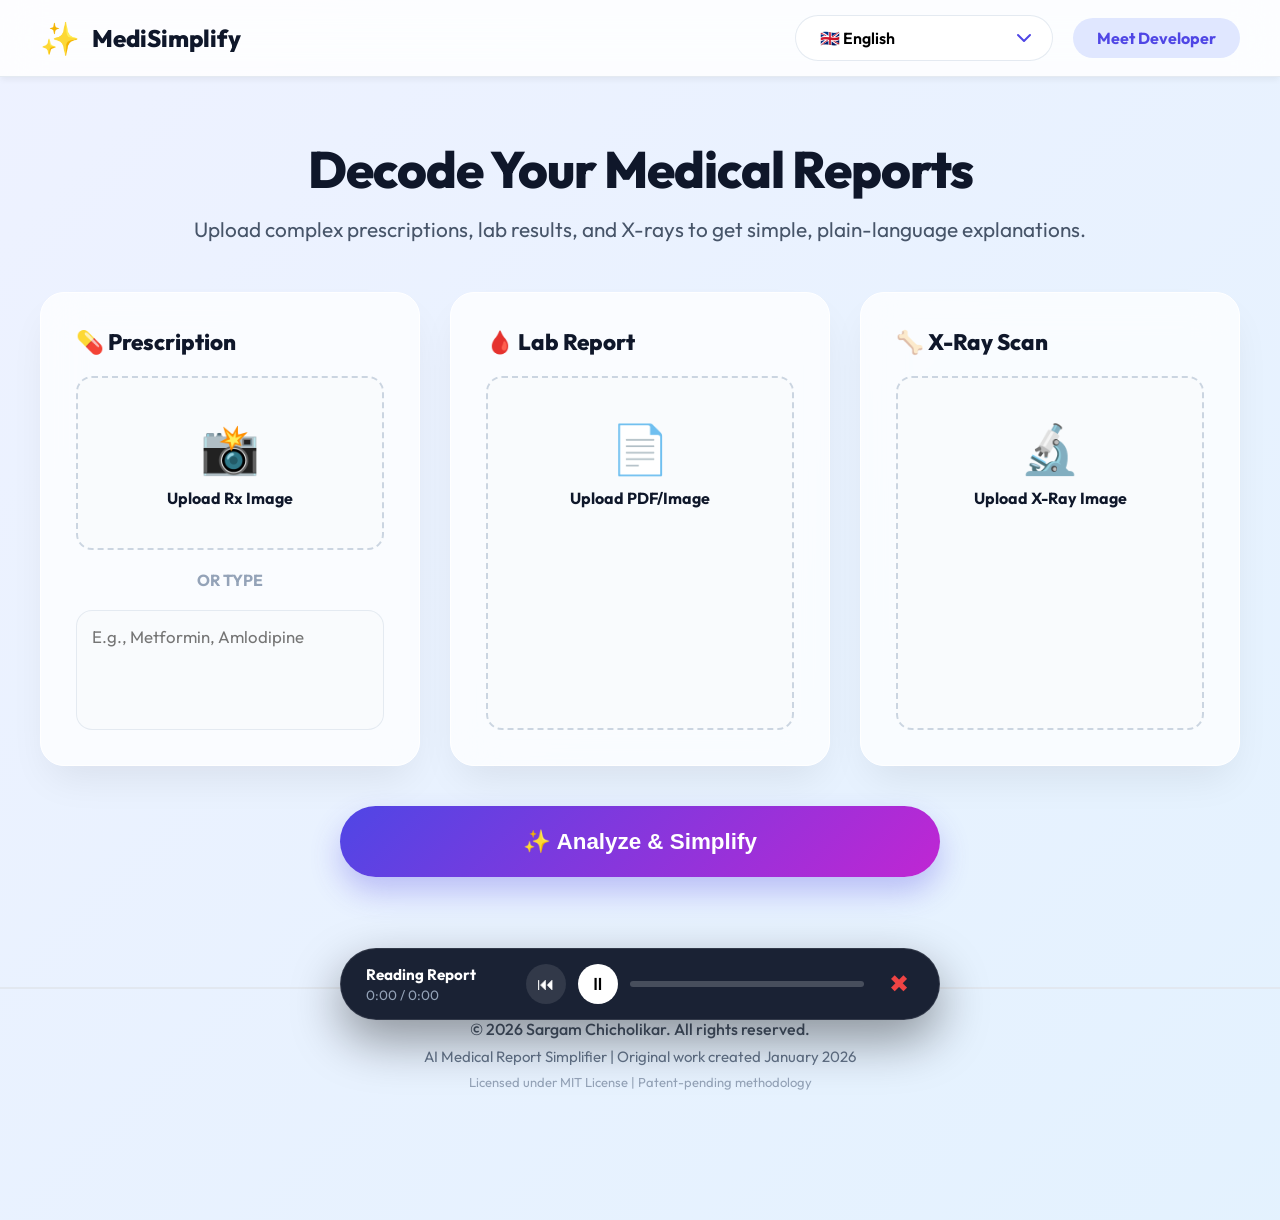
==== frontend/index.html @ a41c25e9 "Initial commit: MediSimplify - AI Medical Report Analyzer" ====
<!DOCTYPE html>
<html lang="en">
<head>
    <meta charset="UTF-8">
    <meta name="viewport" content="width=device-width, initial-scale=1.0">
    <title>AI Medical Simplifier</title>
    <link href="https://fonts.googleapis.com/css2?family=Outfit:wght@300;400;500;600;700;800&display=swap" rel="stylesheet">
    
    <style>
        :root {
            --primary: #4f46e5;
            --primary-light: #e0e7ff;
            --accent: #c026d3;
            --success: #10b981;
            --success-light: #d1fae5;
            --warning: #f59e0b;
            --warning-light: #fef3c7;
            --danger: #ef4444;
            --danger-light: #fee2e2;
            --xray: #8b5cf6;
            --xray-light: #ede9fe;
            --text-dark: #0f172a;
            --text-body: #475569;
            --text-light: #94a3b8;
            --bg-glass: rgba(255, 255, 255, 0.75);
            --border: rgba(226, 232, 240, 0.9);
            --radius-md: 16px;
            --radius-lg: 24px;
            --shadow-sm: 0 4px 6px -1px rgba(0,0,0,0.05);
            --shadow-float: 0 20px 40px -10px rgba(0,0,0,0.08);
        }

        * { margin: 0; padding: 0; box-sizing: border-box; }

        body {
            font-family: 'Outfit', sans-serif;
            background: linear-gradient(-45deg, #eef2ff, #f3e8ff, #e0f2fe, #eef2ff);
            background-size: 400% 400%;
            animation: gradientBG 15s ease infinite;
            min-height: 100vh;
            color: var(--text-dark);
            overflow-x: hidden;
            padding-bottom: 100px;
        }

        @keyframes gradientBG {
            0% { background-position: 0% 50%; }
            50% { background-position: 100% 50%; }
            100% { background-position: 0% 50%; }
        }

        @keyframes slideUpFade {
            from { opacity: 0; transform: translateY(40px); }
            to { opacity: 1; transform: translateY(0); }
        }

        /* --- Navigation & Header --- */
        .navbar {
            position: sticky;
            top: 0; width: 100%; z-index: 100;
            background: rgba(255, 255, 255, 0.85);
            backdrop-filter: blur(20px); -webkit-backdrop-filter: blur(20px);
            border-bottom: 1px solid var(--border);
            padding: 15px 40px;
            display: flex; justify-content: space-between; align-items: center;
            box-shadow: var(--shadow-sm);
        }
        .nav-brand { font-size: 1.5rem; font-weight: 800; display: flex; align-items: center; gap: 12px; }
        .nav-controls { display: flex; gap: 20px; align-items: center; }

        select {
            padding: 12px 24px; border-radius: 50px; border: 1px solid var(--border);
            font-family: inherit; font-size: 1rem; font-weight: 600; cursor: pointer;
            background: white url("data:image/svg+xml,%3Csvg xmlns='http://www.w3.org/2000/svg' width='24' height='24' fill='none' stroke='%234f46e5' stroke-width='2' stroke-linecap='round' stroke-linejoin='round'%3E%3Cpolyline points='6 9 12 15 18 9'%3E%3C/polyline%3E%3C/svg%3E") no-repeat right 16px center;
            appearance: none; padding-right: 50px; min-width: 200px;
        }
        select:focus { outline: none; border-color: var(--primary); }
        
        .about-link {
            padding: 10px 24px; background: var(--primary-light); color: var(--primary);
            text-decoration: none; font-weight: 700; border-radius: 50px; transition: 0.3s;
        }
        .about-link:hover { background: var(--primary); color: white; transform: translateY(-2px); }

        .main-container { max-width: 1600px; margin: 0 auto; padding: 60px 40px; }
        .hero { text-align: center; margin-bottom: 50px; }
        .hero h1 { font-size: clamp(2.5rem, 4vw, 4rem); font-weight: 800; margin-bottom: 15px; letter-spacing: -1px; }
        .hero .subtitle { color: var(--text-body); font-size: 1.3rem; }

        /* --- Dashboard Upload Grid --- */
        .dashboard-grid {
            display: grid; grid-template-columns: repeat(auto-fit, minmax(380px, 1fr)); gap: 30px; margin-bottom: 40px;
        }

        .input-card {
            background: var(--bg-glass); backdrop-filter: blur(20px);
            border-radius: var(--radius-lg); padding: 35px; border: 1px solid white;
            box-shadow: var(--shadow-float); transition: 0.4s; display: flex; flex-direction: column;
        }
        .input-card:hover { transform: translateY(-5px); background: rgba(255,255,255,0.9); }

        .card-header { font-weight: 800; font-size: 1.4rem; margin-bottom: 20px; display: flex; align-items: center; gap: 12px; }
        .upload-zone {
            flex-grow: 1; border: 2px dashed #cbd5e1; border-radius: var(--radius-md);
            padding: 40px 20px; text-align: center; cursor: pointer; background: rgba(248, 250, 252, 0.6); transition: 0.3s;
        }
        .upload-zone:hover { border-color: var(--primary); background: rgba(238, 242, 255, 0.8); }
        .upload-zone.has-file { border-color: var(--success); background: var(--success-light); border-style: solid; }
        .icon-large { font-size: 3rem; margin-bottom: 10px; display: block; }
        input[type="file"] { display: none; }
        .file-status { margin-top: 15px; font-weight: 700; color: var(--success); display: none; background: white; padding: 5px 15px; border-radius: 50px; }
        
        textarea {
            width: 100%; padding: 15px; border: 1px solid var(--border); border-radius: var(--radius-md);
            font-family: inherit; font-size: 1.05rem; resize: none; height: 120px; background: rgba(248, 250, 252, 0.6);
        }
        textarea:focus { outline: none; border-color: var(--primary); background: white; }

        .analyze-btn {
            width: 100%; max-width: 600px; margin: 0 auto; display: block; padding: 22px;
            background: linear-gradient(135deg, var(--primary), var(--accent)); color: white;
            border: none; border-radius: 50px; font-size: 1.4rem; font-weight: 800; cursor: pointer;
            box-shadow: 0 15px 30px rgba(79, 70, 229, 0.3); transition: 0.3s;
        }
        .analyze-btn:hover { transform: translateY(-4px); box-shadow: 0 20px 40px rgba(79, 70, 229, 0.4); }
        .analyze-btn:disabled { opacity: 0.7; cursor: wait; transform: none; }

        /* --- NEW RESULT DASHBOARD UI --- */
        #result { margin-top: 60px; display: none; animation: slideUpFade 0.6s ease forwards; max-width: 1400px; margin-left: auto; margin-right: auto; }

        .result-success-badge {
            background: white; border: 2px solid var(--success); color: var(--success);
            padding: 12px 30px; border-radius: 50px; display: inline-flex; align-items: center; gap: 10px;
            font-weight: 800; font-size: 1.2rem; margin-bottom: 40px; box-shadow: var(--shadow-sm);
        }

        .stats-row { display: grid; grid-template-columns: repeat(auto-fit, minmax(200px, 1fr)); gap: 20px; margin-bottom: 60px; }
        .stat-box {
            background: white; padding: 25px; border-radius: var(--radius-lg); text-align: center;
            border: 1px solid var(--border); box-shadow: var(--shadow-float);
        }
        .stat-val { font-size: 3rem; font-weight: 800; line-height: 1; margin-bottom: 8px; }
        .stat-label { font-size: 0.95rem; color: var(--text-light); font-weight: 800; text-transform: uppercase; letter-spacing: 1.5px; }

        .section-header {
            display: flex; justify-content: space-between; align-items: flex-end;
            border-bottom: 2px solid var(--border); padding-bottom: 15px; margin: 50px 0 30px 0;
        }
        .report-section-title { font-size: 2rem; font-weight: 800; display: flex; align-items: center; gap: 15px; color: var(--text-dark); margin: 0; }
        
        .results-grid { display: grid; grid-template-columns: repeat(auto-fill, minmax(400px, 1fr)); gap: 25px; }

        .result-card {
            background: white; border-radius: var(--radius-lg); padding: 30px;
            border: 1px solid var(--border); box-shadow: var(--shadow-float);
            display: flex; flex-direction: column; transition: 0.3s; position: relative; overflow: hidden;
        }
        .result-card:hover { transform: translateY(-5px); box-shadow: 0 25px 50px -12px rgba(0,0,0,0.15); }
        .result-card::before { content: ''; position: absolute; top: 0; left: 0; width: 100%; height: 5px; background: var(--card-color, var(--primary)); }

        .card-top-row { display: flex; justify-content: space-between; align-items: flex-start; margin-bottom: 20px; }
        .icon-title-group { display: flex; align-items: center; gap: 15px; }
        .icon-circle {
            width: 50px; height: 50px; border-radius: 50%; display: flex; align-items: center; justify-content: center;
            font-size: 1.5rem; background: var(--bg-light, #f1f5f9); color: var(--color-dark, #0f172a);
        }
        .card-title { font-size: 1.4rem; font-weight: 800; color: var(--text-dark); }
        .card-badge { padding: 6px 16px; border-radius: 50px; font-size: 0.9rem; font-weight: 800; text-align: center; }

        .lab-value { font-size: 2.8rem; font-weight: 800; margin: 10px 0; line-height: 1; color: var(--card-color); }
        .info-block { background: #f8fafc; padding: 20px; border-radius: 12px; margin-top: auto; border: 1px solid #e2e8f0; }
        .info-block-title { font-size: 0.9rem; text-transform: uppercase; font-weight: 800; color: var(--text-light); margin-bottom: 8px; letter-spacing: 1px; }
        .info-block-text { font-size: 1.1rem; color: var(--text-body); line-height: 1.6; }
        .action-block { margin-top: 15px; padding: 15px; border-radius: 12px; font-weight: 600; display: flex; gap: 10px; align-items: flex-start; }
        
        .section-audio-btn {
            background: var(--primary-light); color: var(--primary); border: none; padding: 10px 20px;
            border-radius: 50px; font-weight: 800; cursor: pointer; transition: 0.3s; display: flex; align-items: center; gap: 8px;
        }
        .section-audio-btn:hover { background: var(--primary); color: white; }

        /* --- FLOATING AUDIO PLAYER --- */
        .floating-player {
            position: fixed; bottom: 30px; left: 50%; transform: translateX(-50%) translateY(150px);
            background: rgba(15, 23, 42, 0.95); backdrop-filter: blur(15px); -webkit-backdrop-filter: blur(15px);
            padding: 15px 25px; border-radius: 50px; display: flex; align-items: center; gap: 20px;
            box-shadow: 0 20px 50px rgba(0,0,0,0.4); z-index: 1000; width: 90%; max-width: 600px;
            transition: transform 0.5s cubic-bezier(0.175, 0.885, 0.32, 1.275);
            border: 1px solid rgba(255,255,255,0.1);
        }
        .floating-player.active { transform: translateX(-50%) translateY(0); }
        
        .player-info { color: white; flex-shrink: 0; min-width: 140px; }
        .player-title { font-weight: 700; font-size: 0.95rem; margin-bottom: 2px; }
        .player-subtitle { font-size: 0.85rem; color: #94a3b8; }

        .player-controls { display: flex; align-items: center; gap: 12px; flex-grow: 1; }
        .btn-circle {
            width: 40px; height: 40px; border-radius: 50%; border: none; cursor: pointer;
            display: flex; align-items: center; justify-content: center; font-size: 1.1rem;
            background: rgba(255,255,255,0.1); color: white; transition: 0.2s;
        }
        .btn-circle:hover { background: rgba(255,255,255,0.2); transform: scale(1.1); }
        .btn-play { background: white; color: black; }
        .btn-play:hover { background: #e2e8f0; }

        /* Normal Progress Bar */
        .progress-container { flex-grow: 1; height: 6px; background: rgba(255,255,255,0.2); border-radius: 10px; cursor: pointer; position: relative; overflow: hidden; }
        .progress-bar { height: 100%; background: var(--success); width: 0%; border-radius: 10px; position: relative; transition: width 0.1s linear; }
        
        /* Generating Animation Progress Bar */
        .progress-container.generating .progress-bar {
            width: 100% !important;
            background: linear-gradient(90deg, var(--primary), var(--accent), var(--success), var(--primary));
            background-size: 300% 100%;
            animation: generatePulse 1.5s linear infinite;
        }
        @keyframes generatePulse {
            0% { background-position: 100% 0; }
            100% { background-position: 0 0; }
        }

        .player-close { background: transparent; border: none; color: #ef4444; font-size: 1.5rem; cursor: pointer; padding: 5px; }

        .spinner { width: 60px; height: 60px; border: 5px solid #e0e7ff; border-top-color: var(--primary); border-radius: 50%; margin: 0 auto 20px; animation: spin 1s linear infinite; }
        @keyframes spin { to { transform: rotate(360deg); } }

        @media (max-width: 992px) { .navbar { flex-direction: column; gap: 15px; } .section-header { flex-direction: column; align-items: flex-start; gap: 15px; } }
        @media (max-width: 768px) {
            .dashboard-grid, .results-grid { grid-template-columns: 1fr; }
            .floating-player { flex-wrap: wrap; border-radius: 20px; padding: 20px; }
            .player-info { width: 100%; text-align: center; margin-bottom: 5px; }
        }
    </style>
</head>
<body>

    <nav class="navbar">
        <div class="nav-brand"><span style="font-size: 2rem;">✨</span> MediSimplify</div>
        <div class="nav-controls">
            <select id="languageSelect">
                <option value="English">🇬🇧 English</option>
                <option value="Hindi">🇮🇳 हिन्दी (Hindi)</option>
                <option value="Gujarati">🇮🇳 ગુજરાતી (Gujarati)</option>
                <option value="Punjabi">🇮🇳 ਪੰਜਾਬੀ (Punjabi)</option>
                <option value="Malayalam">🇮🇳 മലയാളം (Malayalam)</option>
                <option value="Bengali">🇮🇳 বাংলা (Bengali)</option>
                <option value="Assamese">🇮🇳 অসমীয়া (Assamese)</option>
                <option value="Tamil">🇮🇳 தமிழ் (Tamil)</option>
                <option value="Telugu">🇮🇳 తెలుగు (Telugu)</option>
                <option value="Marathi">🇮🇳 मराठी (Marathi)</option>
            </select>
            <a href="about.html" class="about-link">Meet Developer</a>
        </div>
    </nav>

    <main class="main-container">
        <header class="hero">
            <h1>Decode Your Medical Reports</h1>
            <p class="subtitle">Upload complex prescriptions, lab results, and X-rays to get simple, plain-language explanations.</p>
        </header>

        <div class="dashboard-grid">
            <div class="input-card">
                <div class="card-header">💊 Prescription</div>
                <div class="upload-zone" id="prescBox" onclick="document.getElementById('prescFile').click()">
                    <span class="icon-large">📸</span>
                    <strong>Upload Rx Image</strong>
                    <input type="file" id="prescFile" accept="image/*" onchange="fileSelected(this, 'prescName', 'prescBox')">
                    <div id="prescName" class="file-status"></div>
                </div>
                <div style="text-align: center; margin: 20px 0; font-weight: 700; color: var(--text-light);">OR TYPE</div>
                <textarea id="drugInput" placeholder="E.g., Metformin, Amlodipine"></textarea>
            </div>

            <div class="input-card">
                <div class="card-header">🩸 Lab Report</div>
                <div class="upload-zone" id="labBox" onclick="document.getElementById('labFile').click()">
                    <span class="icon-large">📄</span>
                    <strong>Upload PDF/Image</strong>
                    <input type="file" id="labFile" accept=".pdf,image/*" onchange="fileSelected(this, 'labName', 'labBox')">
                    <div id="labName" class="file-status"></div>
                </div>
            </div>

            <div class="input-card">
                <div class="card-header">🦴 X-Ray Scan</div>
                <div class="upload-zone" id="xrayBox" onclick="document.getElementById('xrayFile').click()">
                    <span class="icon-large">🔬</span>
                    <strong>Upload X-Ray Image</strong>
                    <input type="file" id="xrayFile" accept="image/*" onchange="fileSelected(this, 'xrayName', 'xrayBox')">
                    <div id="xrayName" class="file-status"></div>
                </div>
            </div>
        </div>

        <button onclick="analyze()" id="btn" class="analyze-btn">✨ Analyze & Simplify</button>
        
        <div id="result"></div>
    </main>

    <div id="floatingPlayer" class="floating-player">
        <div class="player-info">
            <div id="playerTitle" class="player-title">Reading Report</div>
            <div id="playerTime" class="player-subtitle">0:00 / 0:00</div>
        </div>
        <div class="player-controls">
            <button class="btn-circle" onclick="replayAudio()" title="Restart">⏮</button>
            <button id="playPauseBtn" class="btn-circle btn-play" onclick="toggleAudio()" title="Pause/Play">⏸</button>
            <div class="progress-container" onclick="seekAudio(event)">
                <div id="audioProgress" class="progress-bar"></div>
            </div>
        </div>
        <button class="player-close" onclick="closePlayer()" title="Close Player">✖</button>
    </div>

    <script>
        const API = 'http://127.0.0.1:8000';
        let prescFile = null, labFile = null, xrayFile = null;
        let currentAudio = null, audioUpdateInterval = null;
        
        function fileSelected(input, nameId, boxId) {
            if (input.files[0]) {
                if(nameId === 'prescName') prescFile = input.files[0];
                if(nameId === 'labName') labFile = input.files[0];
                if(nameId === 'xrayName') xrayFile = input.files[0];
                
                document.getElementById(nameId).textContent = `✓ ${input.files[0].name}`;
                document.getElementById(nameId).style.display = 'inline-block';
                document.getElementById(boxId).classList.add('has-file');
            }
        }
        
        async function analyze() {
            const manualDrugs = document.getElementById('drugInput').value.trim();
            const language = document.getElementById('languageSelect').value;
            const output = document.getElementById('result');
            const btn = document.getElementById('btn');
            
            if (!prescFile && !manualDrugs && !labFile && !xrayFile) {
                alert('Please upload a report or type drug names.'); return;
            }
            
            closePlayer(); 
            
            output.style.display = 'block';
            output.innerHTML = `
                <div style="text-align: center; padding: 100px 20px;">
                    <div class="spinner"></div>
                    <h3 style="font-size: 2rem; margin-bottom: 10px;">Decoding in ${language}...</h3>
                    <p style="color: var(--text-light); font-size: 1.2rem;">Our Medical AI is translating complex terms (20-60s)</p>
                </div>`;
            btn.disabled = true; btn.innerHTML = '⏳ Analyzing...';
            
            try {
                let drugData = null, labData = null, xrayData = null;
                
                if (prescFile) {
                    const fd = new FormData(); fd.append('prescription', prescFile);
                    const res = await fetch(`${API}/analyze-complete?language=${encodeURIComponent(language)}`, { method: 'POST', body: fd });
                    if (res.ok) drugData = await res.json();
                } else if (manualDrugs) {
                    const drugs = manualDrugs.split(',').map(d => d.trim()).filter(d => d);
                    const res = await fetch(`${API}/analyze-drugs`, {
                        method: 'POST', headers: { 'Content-Type': 'application/json' },
                        body: JSON.stringify({ drug_names: drugs, language: language })
                    });
                    if (res.ok) drugData = await res.json();
                }
                
                if (labFile) {
                    const fd = new FormData(); fd.append('file', labFile);
                    const res = await fetch(`${API}/upload-lab-report?language=${encodeURIComponent(language)}`, { method: 'POST', body: fd });
                    if (res.ok) { const json = await res.json(); if(json.ai_analysis) labData = { lab_analysis: json.ai_analysis }; }
                }
                
                if (xrayFile) {
                    const fd = new FormData(); fd.append('file', xrayFile);
                    const res = await fetch(`${API}/upload-xray?language=${encodeURIComponent(language)}`, { method: 'POST', body: fd });
                    if (res.ok) { const json = await res.json(); if(json.xray_analysis) xrayData = json.xray_analysis; }
                }
                
                displayResults(drugData, labData, xrayData, language);
            } catch (err) {
                output.innerHTML = `<div style="padding: 30px; background: #fee2e2; color: #ef4444; border-radius: 20px; text-align:center; font-size:1.2rem;"><strong>Error:</strong> Backend unreachable.</div>`;
            } finally {
                btn.disabled = false; btn.innerHTML = '✨ Analyze Again';
            }
        }

        function displayResults(drugData, labData, xrayData, language) {
            const output = document.getElementById('result');
            
            let html = `
                <div style="text-align: center;">
                    <div class="result-success-badge">✅ Analysis Complete (${language})</div>
                </div>
                
                <div class="stats-row">
                    <div class="stat-box">
                        <div class="stat-val" style="color: var(--primary);">${drugData?.drugs?.length || 0}</div>
                        <div class="stat-label">Medications</div>
                    </div>
                    <div class="stat-box">
                        <div class="stat-val" style="color: var(--success);">${labData?.lab_analysis?.length || 0}</div>
                        <div class="stat-label">Lab Tests Analyzed</div>
                    </div>
                    <div class="stat-box">
                        <div class="stat-val" style="color: var(--warning);">${drugData?.detected_conditions?.length || 0}</div>
                        <div class="stat-label">Conditions</div>
                    </div>
                </div>
            `;
            
            // --- CONDITIONS ---
            if (drugData?.detected_conditions?.length > 0) {
                html += `
                    <div class="section-header">
                        <h2 class="report-section-title">🏥 Detected Conditions</h2>
                    </div>
                    <div class="results-grid">`;
                drugData.detected_conditions.forEach(c => {
                    html += `
                        <div class="result-card" style="--card-color: var(--warning);">
                            <div class="card-top-row">
                                <div class="icon-title-group">
                                    <div class="icon-circle" style="background: var(--warning-light); color: var(--warning);">🩺</div>
                                    <div class="card-title">${c.condition}</div>
                                </div>
                            </div>
                            <div class="info-block" style="background: white; border: none; padding: 0;">
                                <div class="info-block-text">${c.explanation}</div>
                            </div>
                        </div>`;
                });
                html += `</div>`;
            }
            
            // --- MEDICATIONS ---
            if (drugData?.drugs?.length > 0) {
                let allDrugText = "";
                html += `
                    <div class="section-header">
                        <h2 class="report-section-title">💊 Medications</h2>
                        <button onclick="triggerAudio('Medications', \`${btoa(encodeURIComponent(JSON.stringify(drugData.drugs)))}\`, '${language}', 'drugs')" class="section-audio-btn">
                            🔊 Listen to Prescriptions
                        </button>
                    </div>
                    <div class="results-grid">`;
                
                drugData.drugs.forEach(drug => {
                    allDrugText += `Medicine: ${drug.name}. Treats: ${drug.treats}. ${drug.explanation}. Dosage: ${drug.dosage}. When: ${drug.frequency}. Warning: ${drug.warnings}. `;
                    html += `
                        <div class="result-card" style="--card-color: var(--primary);">
                            <div class="card-top-row">
                                <div class="icon-title-group">
                                    <div class="icon-circle" style="background: var(--primary-light); color: var(--primary);">💊</div>
                                    <div class="card-title">${drug.name}</div>
                                </div>
                                <div class="card-badge" style="background: var(--primary-light); color: var(--primary);">${drug.dosage}</div>
                            </div>
                            
                            <div style="font-size: 1.15rem; font-weight: 700; color: var(--text-dark); margin-bottom: 20px;">
                                🎯 ${drug.treats}
                            </div>
                            
                            <div class="info-block">
                                <div class="info-block-title">What it does</div>
                                <div class="info-block-text">${drug.explanation}</div>
                            </div>
                            
                            <div class="action-block" style="background: #f8fafc; border: 1px solid var(--border);">
                                <span>📅</span> <div><strong>Schedule:</strong> <span style="font-weight:400;">${drug.frequency}</span></div>
                            </div>
                            
                            <div class="action-block" style="background: var(--danger-light); color: #be123c;">
                                <span>⚠️</span> <div><strong>Precautions:</strong> <span style="font-weight:400;">${drug.warnings}</span></div>
                            </div>
                        </div>`;
                });
                html += `</div>`;
                html += `<div id="audio-text-drugs" style="display:none;">${allDrugText}</div>`;
            }
            
            // --- LAB RESULTS ---
            if (labData?.lab_analysis?.length > 0) {
                let allLabText = "";
                html += `
                    <div class="section-header">
                        <h2 class="report-section-title">🧪 Lab Results</h2>
                        <button onclick="triggerAudio('Lab Results', \`${btoa(encodeURIComponent(JSON.stringify(labData.lab_analysis)))}\`, '${language}', 'labs')" class="section-audio-btn">
                            🔊 Listen to Results
                        </button>
                    </div>
                    <div class="results-grid">`;
                
                labData.lab_analysis.forEach(lab => {
                    const colorMap = { 'green': 'var(--success)', 'orange': 'var(--warning)', 'red': 'var(--danger)' };
                    const cssColor = colorMap[lab.color] || 'var(--primary)';
                    const bgBadge = lab.color === 'green' ? 'var(--success-light)' : lab.color === 'orange' ? 'var(--warning-light)' : lab.color === 'red' ? 'var(--danger-light)' : 'var(--primary-light)';
                    
                    allLabText += `Test: ${lab.test}. Value: ${lab.value}. Status: ${lab.status}. Meaning: ${lab.explanation}. Action: ${lab.action}. `;
                    
                    html += `
                        <div class="result-card" style="--card-color: ${cssColor};">
                            <div class="card-top-row">
                                <div class="icon-title-group">
                                    <div class="icon-circle" style="background: ${bgBadge}; color: ${cssColor};">🩸</div>
                                    <div class="card-title">${lab.test}</div>
                                </div>
                                <div class="card-badge" style="background: ${bgBadge}; color: ${cssColor};">${lab.status}</div>
                            </div>
                            
                            <div class="lab-value" style="color: ${cssColor};">${lab.value}</div>
                            
                            <div class="info-block">
                                <div class="info-block-title">What this means</div>
                                <div class="info-block-text">${lab.explanation}</div>
                            </div>
                            
                            <div class="action-block" style="background: #eff6ff; color: #1e40af;">
                                <span>💡</span> <div><strong>Action:</strong> <span style="font-weight:400;">${lab.action}</span></div>
                            </div>
                        </div>`;
                });
                html += `</div>`;
                html += `<div id="audio-text-labs" style="display:none;">${allLabText}</div>`;
            }

            // --- X-RAY ---
            if (xrayData) {
                const colorMap = { 'green': 'var(--success)', 'red': 'var(--danger)', 'orange': 'var(--warning)' };
                const cssColor = colorMap[xrayData.color] || 'var(--warning)';
                const xrayText = `${xrayData.overall_result} ${xrayData.findings} ${xrayData.action}`;
                
                html += `
                    <div class="section-header">
                        <h2 class="report-section-title">🦴 X-Ray Scan</h2>
                        <button onclick="triggerAudio('X-Ray Scan', \`${btoa(encodeURIComponent(xrayText))}\`, '${language}', 'xray')" class="section-audio-btn">
                            🔊 Listen to Scan Info
                        </button>
                    </div>`;
                
                html += `
                    <div class="result-card" style="--card-color: ${cssColor}; max-width: 1000px;">
                        <div class="card-top-row">
                            <div class="icon-title-group">
                                <div class="icon-circle" style="background: var(--xray-light); color: var(--xray);">🔬</div>
                                <div class="card-title" style="font-size: 1.8rem;">${xrayData.xray_type}</div>
                            </div>
                        </div>
                        
                        ${xrayData.has_fracture ? `
                            <div style="background: var(--danger-light); border: 2px solid var(--danger); padding: 30px; border-radius: var(--radius-md); margin: 20px 0;">
                                <h4 style="color: #9f1239; font-size: 1.5rem; margin-bottom: 20px;">⚠️ FRACTURE DETECTED</h4>
                                <div style="display: grid; grid-template-columns: repeat(auto-fit, minmax(200px, 1fr)); gap: 20px; background: white; padding: 20px; border-radius: 12px;">
                                    <div>
                                        <div style="color: var(--text-light); font-weight: 700; font-size: 0.9rem; text-transform: uppercase;">Location</div>
                                        <div style="font-size: 1.2rem; font-weight: 600; margin-bottom: 15px;">${xrayData.body_part} - ${xrayData.fracture_location}</div>
                                        <div style="color: var(--text-light); font-weight: 700; font-size: 0.9rem; text-transform: uppercase;">Type</div>
                                        <div style="font-size: 1.2rem; font-weight: 600;">${xrayData.fracture_type}</div>
                                    </div>
                                    <div>
                                        <div style="color: var(--text-light); font-weight: 700; font-size: 0.9rem; text-transform: uppercase;">Est. Recovery</div>
                                        <div style="font-size: 1.5rem; font-weight: 800; color: #be123c; margin-bottom: 15px;">${xrayData.recovery_time}</div>
                                        <div style="color: var(--text-light); font-weight: 700; font-size: 0.9rem; text-transform: uppercase;">Likely Cause</div>
                                        <div style="font-size: 1.1rem; font-weight: 500;">${xrayData.likely_cause}</div>
                                    </div>
                                </div>
                            </div>
                        ` : `
                            <div style="background: var(--success-light); border: 2px solid var(--success); padding: 25px; border-radius: var(--radius-md); margin: 20px 0;">
                                <h4 style="color: #065f46; font-size: 1.5rem;">✅ NO FRACTURE DETECTED</h4>
                                <p style="color: #047857; font-size: 1.2rem; margin-top: 5px;">Bones appear intact and healthy.</p>
                            </div>
                        `}
                        
                        <div class="results-grid" style="margin-top: 30px;">
                            <div class="info-block">
                                <div class="info-block-title">Detailed Findings</div>
                                <div class="info-block-text" style="white-space: pre-line;">${xrayData.findings}</div>
                            </div>
                            <div>
                                <div class="action-block" style="background: #eff6ff; color: #1e40af; border: 1px solid #bfdbfe; font-size: 1.1rem; padding: 25px;">
                                    <span>📋</span> <div><strong>Summary:</strong> <span style="font-weight:500;">${xrayData.overall_result}</span></div>
                                </div>
                                <div class="action-block" style="background: var(--warning-light); color: #92400e; border: 1px solid #fde68a; font-size: 1.1rem; padding: 25px;">
                                    <span>💡</span> <div><strong>Recommendation:</strong> <span style="font-weight:500;">${xrayData.action}</span></div>
                                </div>
                            </div>
                        </div>
                    </div>`;
                html += `<div id="audio-text-xray" style="display:none;">${xrayText}</div>`;
            }

            output.innerHTML = html;
            output.scrollIntoView({ behavior: 'smooth', block: 'start' });
        }

        // --- UPDATED FLOATING AUDIO PLAYER LOGIC ---
        async function triggerAudio(title, base64Data, language, typeId) {
            const hiddenDiv = document.getElementById(`audio-text-${typeId}`);
            let text = hiddenDiv ? hiddenDiv.innerText : "No text available.";
            
            let cleanText = text.replace(/[✅⚠️❌🔍💊📊🔬💡📋🏥🦴💥⏱️📅🩸🩺🇮🇳🇬🇧📸📄🎯🚨✨]/g, '').replace(/[*[\]{}]/g, '').replace(/\n+/g, '. ').trim();
            
            const player = document.getElementById('floatingPlayer');
            const titleEl = document.getElementById('playerTitle');
            const playBtn = document.getElementById('playPauseBtn');
            const progressContainer = document.querySelector('.progress-container');
            const timeDisplay = document.getElementById('playerTime');
            
            // --- GENERATION UI STATE ---
            titleEl.textContent = "Generating Voice...";
            player.classList.add('active');
            playBtn.innerHTML = '⏳';
            progressContainer.classList.add('generating');
            timeDisplay.textContent = 'Please wait...';
            
            try {
                if(currentAudio) stopAudio();
                
                const response = await fetch(`${API}/generate-audio?text=${encodeURIComponent(cleanText)}&language=${encodeURIComponent(language)}`, { method: 'POST' });
                if (!response.ok) throw new Error('TTS Failed');
                
                const audioBlob = await response.blob();
                currentAudio = new Audio(URL.createObjectURL(audioBlob));
                
                // --- REMOVE GENERATING STATE ---
                progressContainer.classList.remove('generating');
                
                titleEl.textContent = title;
                playBtn.innerHTML = '⏸';
                currentAudio.play();
                
                audioUpdateInterval = setInterval(updateProgress, 100);
                
                currentAudio.onended = () => { playBtn.innerHTML = '▶'; };
                
            } catch (err) {
                console.error(err);
                progressContainer.classList.remove('generating');
                timeDisplay.textContent = 'Error';
                titleEl.textContent = "Error loading audio";
                playBtn.innerHTML = '✖';
                setTimeout(closePlayer, 3000);
            }
        }

        function toggleAudio() {
            if (!currentAudio) return;
            const playBtn = document.getElementById('playPauseBtn');
            if (currentAudio.paused) { currentAudio.play(); playBtn.innerHTML = '⏸'; } 
            else { currentAudio.pause(); playBtn.innerHTML = '▶'; }
        }

        function replayAudio() {
            if (currentAudio) { currentAudio.currentTime = 0; currentAudio.play(); document.getElementById('playPauseBtn').innerHTML = '⏸'; }
        }

        function stopAudio() {
            if (currentAudio) { currentAudio.pause(); currentAudio = null; }
            if (audioUpdateInterval) { clearInterval(audioUpdateInterval); audioUpdateInterval = null; }
            const progressContainer = document.querySelector('.progress-container');
            if (progressContainer) progressContainer.classList.remove('generating');
            document.getElementById('audioProgress').style.width = '0%';
            document.getElementById('playerTime').textContent = '0:00 / 0:00';
        }

        function closePlayer() {
            stopAudio();
            document.getElementById('floatingPlayer').classList.remove('active');
        }

        function updateProgress() {
            if (!currentAudio || isNaN(currentAudio.duration)) return;
            const progress = (currentAudio.currentTime / currentAudio.duration) * 100;
            document.getElementById('audioProgress').style.width = progress + '%';
            document.getElementById('playerTime').textContent = `${formatTime(currentAudio.currentTime)} / ${formatTime(currentAudio.duration)}`;
        }

        function seekAudio(e) {
            // Prevent seeking if it is still generating
            if (!currentAudio || isNaN(currentAudio.duration) || document.querySelector('.progress-container').classList.contains('generating')) return;
            
            const width = e.currentTarget.offsetWidth;
            currentAudio.currentTime = currentAudio.duration * (e.offsetX / width);
        }

        function formatTime(s) {
            if (isNaN(s)) return '0:00';
            const m = Math.floor(s / 60), sec = Math.floor(s % 60);
            return `${m}:${sec.toString().padStart(2, '0')}`;
        }
    </script>

    <div style="text-align: center; padding: 30px 20px; margin-top: 50px; border-top: 2px solid #e2e8f0;">
    <p style="font-size: 16px; color: #475569; margin-bottom: 8px; font-weight: 500;">
        © 2026 Sargam Chicholikar. All rights reserved.
    </p>
    <p style="font-size: 15px; color: #64748b; margin-bottom: 8px;">
        AI Medical Report Simplifier | Original work created January 2026
    </p>
    <p style="font-size: 13px; color: #94a3b8; margin-top: 5px;">
        Licensed under MIT License | Patent-pending methodology
    </p>
</div>
</body>
</html>
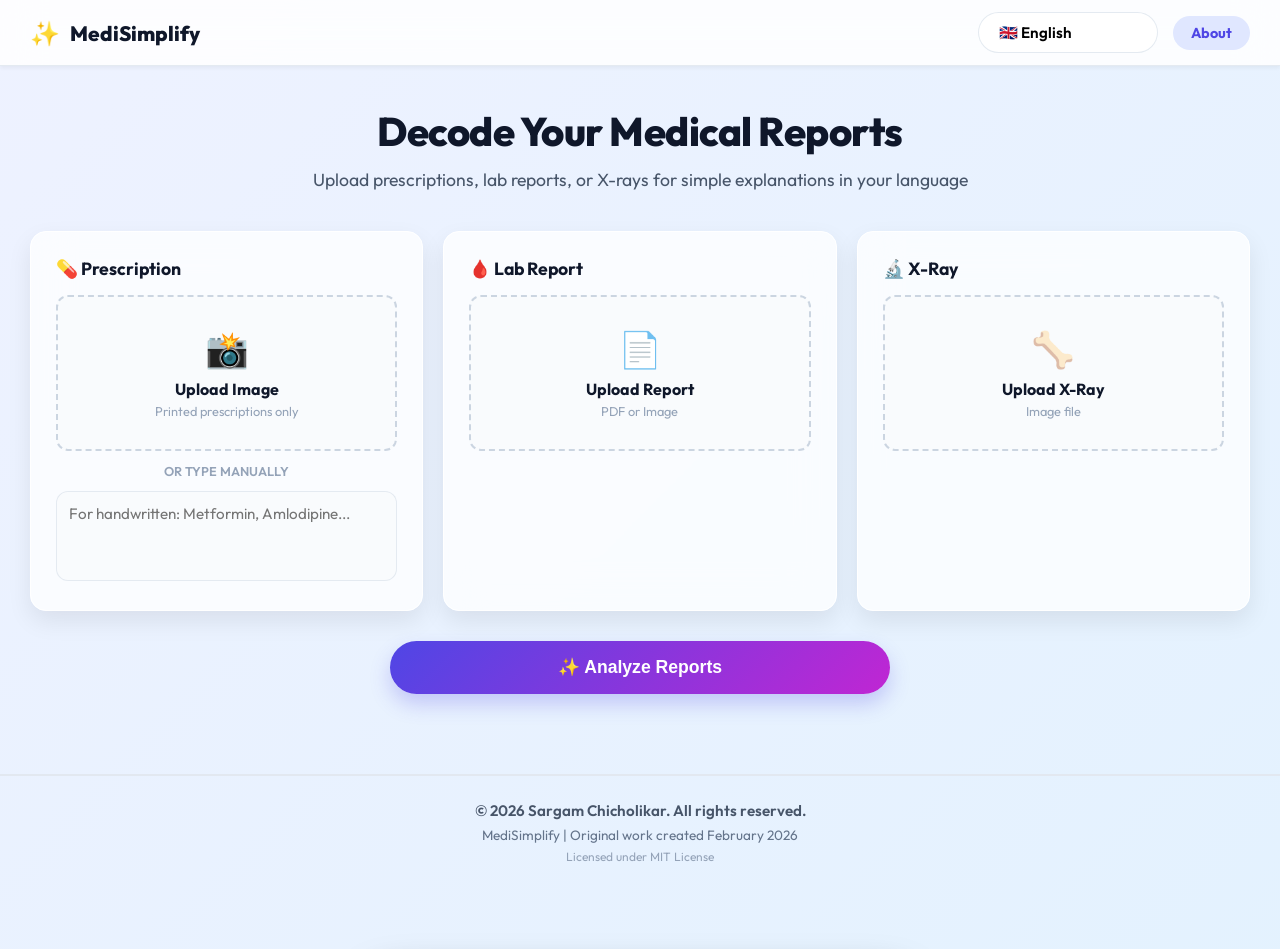
==== commit 256ef0e9: "Update the repo" ====
--- a/frontend/index.html
+++ b/frontend/index.html
@@ -3,7 +3,7 @@
 <head>
     <meta charset="UTF-8">
     <meta name="viewport" content="width=device-width, initial-scale=1.0">
-    <title>AI Medical Simplifier</title>
+    <title>MediSimplify - AI Medical Report Analyzer</title>
     <link href="https://fonts.googleapis.com/css2?family=Outfit:wght@300;400;500;600;700;800&display=swap" rel="stylesheet">
     
     <style>
@@ -24,10 +24,10 @@
             --text-light: #94a3b8;
             --bg-glass: rgba(255, 255, 255, 0.75);
             --border: rgba(226, 232, 240, 0.9);
-            --radius-md: 16px;
-            --radius-lg: 24px;
-            --shadow-sm: 0 4px 6px -1px rgba(0,0,0,0.05);
-            --shadow-float: 0 20px 40px -10px rgba(0,0,0,0.08);
+            --radius-md: 12px;
+            --radius-lg: 16px;
+            --shadow-sm: 0 2px 4px rgba(0,0,0,0.05);
+            --shadow-float: 0 10px 25px rgba(0,0,0,0.08);
         }
 
         * { margin: 0; padding: 0; box-sizing: border-box; }
@@ -40,175 +40,170 @@
             min-height: 100vh;
             color: var(--text-dark);
             overflow-x: hidden;
-            padding-bottom: 100px;
+            padding-bottom: 60px;
         }
 
         @keyframes gradientBG {
-            0% { background-position: 0% 50%; }
+            0%, 100% { background-position: 0% 50%; }
             50% { background-position: 100% 50%; }
-            100% { background-position: 0% 50%; }
         }
 
         @keyframes slideUpFade {
-            from { opacity: 0; transform: translateY(40px); }
+            from { opacity: 0; transform: translateY(30px); }
             to { opacity: 1; transform: translateY(0); }
         }
 
-        /* --- Navigation & Header --- */
+        /* Navbar */
         .navbar {
-            position: sticky;
-            top: 0; width: 100%; z-index: 100;
+            position: sticky; top: 0; width: 100%; z-index: 100;
             background: rgba(255, 255, 255, 0.85);
-            backdrop-filter: blur(20px); -webkit-backdrop-filter: blur(20px);
+            backdrop-filter: blur(20px);
             border-bottom: 1px solid var(--border);
-            padding: 15px 40px;
+            padding: 12px 30px;
             display: flex; justify-content: space-between; align-items: center;
             box-shadow: var(--shadow-sm);
         }
-        .nav-brand { font-size: 1.5rem; font-weight: 800; display: flex; align-items: center; gap: 12px; }
-        .nav-controls { display: flex; gap: 20px; align-items: center; }
+        .nav-brand { font-size: 1.3rem; font-weight: 800; display: flex; align-items: center; gap: 10px; }
+        .nav-controls { display: flex; gap: 15px; align-items: center; }
 
         select {
-            padding: 12px 24px; border-radius: 50px; border: 1px solid var(--border);
-            font-family: inherit; font-size: 1rem; font-weight: 600; cursor: pointer;
-            background: white url("data:image/svg+xml,%3Csvg xmlns='http://www.w3.org/2000/svg' width='24' height='24' fill='none' stroke='%234f46e5' stroke-width='2' stroke-linecap='round' stroke-linejoin='round'%3E%3Cpolyline points='6 9 12 15 18 9'%3E%3C/polyline%3E%3C/svg%3E") no-repeat right 16px center;
-            appearance: none; padding-right: 50px; min-width: 200px;
+            padding: 10px 20px; border-radius: 50px; border: 1px solid var(--border);
+            font-family: inherit; font-size: 0.95rem; font-weight: 600; cursor: pointer;
+            background: white; appearance: none; padding-right: 40px; min-width: 180px;
         }
         select:focus { outline: none; border-color: var(--primary); }
         
         .about-link {
-            padding: 10px 24px; background: var(--primary-light); color: var(--primary);
-            text-decoration: none; font-weight: 700; border-radius: 50px; transition: 0.3s;
-        }
-        .about-link:hover { background: var(--primary); color: white; transform: translateY(-2px); }
-
-        .main-container { max-width: 1600px; margin: 0 auto; padding: 60px 40px; }
-        .hero { text-align: center; margin-bottom: 50px; }
-        .hero h1 { font-size: clamp(2.5rem, 4vw, 4rem); font-weight: 800; margin-bottom: 15px; letter-spacing: -1px; }
-        .hero .subtitle { color: var(--text-body); font-size: 1.3rem; }
-
-        /* --- Dashboard Upload Grid --- */
+            padding: 8px 18px; background: var(--primary-light); color: var(--primary);
+            text-decoration: none; font-weight: 700; font-size: 0.9rem; border-radius: 50px; transition: 0.3s;
+        }
+        .about-link:hover { background: var(--primary); color: white; }
+
+        .main-container { max-width: 1400px; margin: 0 auto; padding: 40px 30px; }
+        .hero { text-align: center; margin-bottom: 40px; }
+        .hero h1 { font-size: 2.5rem; font-weight: 800; margin-bottom: 12px; letter-spacing: -0.5px; }
+        .hero .subtitle { color: var(--text-body); font-size: 1.1rem; }
+
+        /* Dashboard Grid */
         .dashboard-grid {
-            display: grid; grid-template-columns: repeat(auto-fit, minmax(380px, 1fr)); gap: 30px; margin-bottom: 40px;
+            display: grid; grid-template-columns: repeat(auto-fit, minmax(320px, 1fr)); gap: 20px; margin-bottom: 30px;
         }
 
         .input-card {
             background: var(--bg-glass); backdrop-filter: blur(20px);
-            border-radius: var(--radius-lg); padding: 35px; border: 1px solid white;
-            box-shadow: var(--shadow-float); transition: 0.4s; display: flex; flex-direction: column;
-        }
-        .input-card:hover { transform: translateY(-5px); background: rgba(255,255,255,0.9); }
-
-        .card-header { font-weight: 800; font-size: 1.4rem; margin-bottom: 20px; display: flex; align-items: center; gap: 12px; }
+            border-radius: var(--radius-lg); padding: 25px; border: 1px solid white;
+            box-shadow: var(--shadow-float); transition: 0.3s;
+        }
+        .input-card:hover { transform: translateY(-3px); }
+
+        .card-header { font-weight: 700; font-size: 1.1rem; margin-bottom: 15px; display: flex; align-items: center; gap: 10px; }
         .upload-zone {
-            flex-grow: 1; border: 2px dashed #cbd5e1; border-radius: var(--radius-md);
-            padding: 40px 20px; text-align: center; cursor: pointer; background: rgba(248, 250, 252, 0.6); transition: 0.3s;
+            border: 2px dashed #cbd5e1; border-radius: var(--radius-md);
+            padding: 30px 15px; text-align: center; cursor: pointer; background: rgba(248, 250, 252, 0.6); transition: 0.3s;
         }
         .upload-zone:hover { border-color: var(--primary); background: rgba(238, 242, 255, 0.8); }
         .upload-zone.has-file { border-color: var(--success); background: var(--success-light); border-style: solid; }
-        .icon-large { font-size: 3rem; margin-bottom: 10px; display: block; }
+        .icon-large { font-size: 2.2rem; margin-bottom: 8px; display: block; }
         input[type="file"] { display: none; }
-        .file-status { margin-top: 15px; font-weight: 700; color: var(--success); display: none; background: white; padding: 5px 15px; border-radius: 50px; }
+        .file-status { margin-top: 10px; font-weight: 600; font-size: 0.85rem; color: var(--success); display: none; }
         
         textarea {
-            width: 100%; padding: 15px; border: 1px solid var(--border); border-radius: var(--radius-md);
-            font-family: inherit; font-size: 1.05rem; resize: none; height: 120px; background: rgba(248, 250, 252, 0.6);
+            width: 100%; padding: 12px; border: 1px solid var(--border); border-radius: var(--radius-md);
+            font-family: inherit; font-size: 0.95rem; resize: none; height: 90px; background: rgba(248, 250, 252, 0.6);
         }
         textarea:focus { outline: none; border-color: var(--primary); background: white; }
 
         .analyze-btn {
-            width: 100%; max-width: 600px; margin: 0 auto; display: block; padding: 22px;
+            width: 100%; max-width: 500px; margin: 0 auto; display: block; padding: 16px;
             background: linear-gradient(135deg, var(--primary), var(--accent)); color: white;
-            border: none; border-radius: 50px; font-size: 1.4rem; font-weight: 800; cursor: pointer;
-            box-shadow: 0 15px 30px rgba(79, 70, 229, 0.3); transition: 0.3s;
-        }
-        .analyze-btn:hover { transform: translateY(-4px); box-shadow: 0 20px 40px rgba(79, 70, 229, 0.4); }
-        .analyze-btn:disabled { opacity: 0.7; cursor: wait; transform: none; }
-
-        /* --- NEW RESULT DASHBOARD UI --- */
-        #result { margin-top: 60px; display: none; animation: slideUpFade 0.6s ease forwards; max-width: 1400px; margin-left: auto; margin-right: auto; }
+            border: none; border-radius: 50px; font-size: 1.1rem; font-weight: 700; cursor: pointer;
+            box-shadow: 0 10px 20px rgba(79, 70, 229, 0.25); transition: 0.3s;
+        }
+        .analyze-btn:hover { transform: translateY(-2px); box-shadow: 0 15px 30px rgba(79, 70, 229, 0.3); }
+        .analyze-btn:disabled { opacity: 0.7; cursor: wait; }
+
+        /* Results */
+        #result { margin-top: 50px; display: none; animation: slideUpFade 0.6s ease forwards; max-width: 1300px; margin-left: auto; margin-right: auto; }
 
         .result-success-badge {
             background: white; border: 2px solid var(--success); color: var(--success);
-            padding: 12px 30px; border-radius: 50px; display: inline-flex; align-items: center; gap: 10px;
-            font-weight: 800; font-size: 1.2rem; margin-bottom: 40px; box-shadow: var(--shadow-sm);
-        }
-
-        .stats-row { display: grid; grid-template-columns: repeat(auto-fit, minmax(200px, 1fr)); gap: 20px; margin-bottom: 60px; }
+            padding: 10px 25px; border-radius: 50px; display: inline-flex; align-items: center; gap: 8px;
+            font-weight: 700; font-size: 1rem; margin-bottom: 30px; box-shadow: var(--shadow-sm);
+        }
+
+        .stats-row { display: grid; grid-template-columns: repeat(auto-fit, minmax(180px, 1fr)); gap: 15px; margin-bottom: 40px; }
         .stat-box {
-            background: white; padding: 25px; border-radius: var(--radius-lg); text-align: center;
+            background: white; padding: 20px; border-radius: var(--radius-lg); text-align: center;
             border: 1px solid var(--border); box-shadow: var(--shadow-float);
         }
-        .stat-val { font-size: 3rem; font-weight: 800; line-height: 1; margin-bottom: 8px; }
-        .stat-label { font-size: 0.95rem; color: var(--text-light); font-weight: 800; text-transform: uppercase; letter-spacing: 1.5px; }
+        .stat-val { font-size: 2.2rem; font-weight: 800; line-height: 1; margin-bottom: 6px; }
+        .stat-label { font-size: 0.8rem; color: var(--text-light); font-weight: 700; text-transform: uppercase; letter-spacing: 1.2px; }
 
         .section-header {
-            display: flex; justify-content: space-between; align-items: flex-end;
-            border-bottom: 2px solid var(--border); padding-bottom: 15px; margin: 50px 0 30px 0;
-        }
-        .report-section-title { font-size: 2rem; font-weight: 800; display: flex; align-items: center; gap: 15px; color: var(--text-dark); margin: 0; }
-        
-        .results-grid { display: grid; grid-template-columns: repeat(auto-fill, minmax(400px, 1fr)); gap: 25px; }
+            display: flex; justify-content: space-between; align-items: center;
+            border-bottom: 2px solid var(--border); padding-bottom: 12px; margin: 40px 0 25px 0;
+        }
+        .report-section-title { font-size: 1.5rem; font-weight: 800; display: flex; align-items: center; gap: 12px; color: var(--text-dark); margin: 0; }
+        
+        .results-grid { display: grid; grid-template-columns: repeat(auto-fill, minmax(350px, 1fr)); gap: 20px; }
 
         .result-card {
-            background: white; border-radius: var(--radius-lg); padding: 30px;
+            background: white; border-radius: var(--radius-lg); padding: 25px;
             border: 1px solid var(--border); box-shadow: var(--shadow-float);
-            display: flex; flex-direction: column; transition: 0.3s; position: relative; overflow: hidden;
-        }
-        .result-card:hover { transform: translateY(-5px); box-shadow: 0 25px 50px -12px rgba(0,0,0,0.15); }
-        .result-card::before { content: ''; position: absolute; top: 0; left: 0; width: 100%; height: 5px; background: var(--card-color, var(--primary)); }
-
-        .card-top-row { display: flex; justify-content: space-between; align-items: flex-start; margin-bottom: 20px; }
-        .icon-title-group { display: flex; align-items: center; gap: 15px; }
+            transition: 0.3s; position: relative; overflow: hidden;
+        }
+        .result-card:hover { transform: translateY(-3px); box-shadow: 0 15px 35px rgba(0,0,0,0.12); }
+        .result-card::before { content: ''; position: absolute; top: 0; left: 0; width: 100%; height: 4px; background: var(--card-color, var(--primary)); }
+
+        .card-top-row { display: flex; justify-content: space-between; align-items: flex-start; margin-bottom: 15px; }
+        .icon-title-group { display: flex; align-items: center; gap: 12px; }
         .icon-circle {
-            width: 50px; height: 50px; border-radius: 50%; display: flex; align-items: center; justify-content: center;
-            font-size: 1.5rem; background: var(--bg-light, #f1f5f9); color: var(--color-dark, #0f172a);
-        }
-        .card-title { font-size: 1.4rem; font-weight: 800; color: var(--text-dark); }
-        .card-badge { padding: 6px 16px; border-radius: 50px; font-size: 0.9rem; font-weight: 800; text-align: center; }
-
-        .lab-value { font-size: 2.8rem; font-weight: 800; margin: 10px 0; line-height: 1; color: var(--card-color); }
-        .info-block { background: #f8fafc; padding: 20px; border-radius: 12px; margin-top: auto; border: 1px solid #e2e8f0; }
-        .info-block-title { font-size: 0.9rem; text-transform: uppercase; font-weight: 800; color: var(--text-light); margin-bottom: 8px; letter-spacing: 1px; }
-        .info-block-text { font-size: 1.1rem; color: var(--text-body); line-height: 1.6; }
-        .action-block { margin-top: 15px; padding: 15px; border-radius: 12px; font-weight: 600; display: flex; gap: 10px; align-items: flex-start; }
+            width: 44px; height: 44px; border-radius: 50%; display: flex; align-items: center; justify-content: center;
+            font-size: 1.3rem; background: var(--bg-light, #f1f5f9);
+        }
+        .card-title { font-size: 1.15rem; font-weight: 700; color: var(--text-dark); }
+        .card-badge { padding: 5px 14px; border-radius: 50px; font-size: 0.8rem; font-weight: 700; }
+
+        .lab-value { font-size: 2rem; font-weight: 800; margin: 10px 0; line-height: 1; color: var(--card-color); }
+        .info-block { background: #f8fafc; padding: 16px; border-radius: 10px; margin-top: 15px; border: 1px solid #e2e8f0; }
+        .info-block-title { font-size: 0.75rem; text-transform: uppercase; font-weight: 700; color: var(--text-light); margin-bottom: 6px; letter-spacing: 1px; }
+        .info-block-text { font-size: 0.95rem; color: var(--text-body); line-height: 1.5; }
+        .action-block { margin-top: 12px; padding: 12px; border-radius: 10px; font-weight: 600; font-size: 0.9rem; display: flex; gap: 8px; align-items: flex-start; }
         
         .section-audio-btn {
-            background: var(--primary-light); color: var(--primary); border: none; padding: 10px 20px;
-            border-radius: 50px; font-weight: 800; cursor: pointer; transition: 0.3s; display: flex; align-items: center; gap: 8px;
+            background: var(--primary-light); color: var(--primary); border: none; padding: 8px 16px;
+            border-radius: 50px; font-weight: 700; font-size: 0.85rem; cursor: pointer; transition: 0.3s; display: flex; align-items: center; gap: 6px;
         }
         .section-audio-btn:hover { background: var(--primary); color: white; }
 
-        /* --- FLOATING AUDIO PLAYER --- */
+        /* Floating Audio Player */
         .floating-player {
-            position: fixed; bottom: 30px; left: 50%; transform: translateX(-50%) translateY(150px);
-            background: rgba(15, 23, 42, 0.95); backdrop-filter: blur(15px); -webkit-backdrop-filter: blur(15px);
-            padding: 15px 25px; border-radius: 50px; display: flex; align-items: center; gap: 20px;
-            box-shadow: 0 20px 50px rgba(0,0,0,0.4); z-index: 1000; width: 90%; max-width: 600px;
+            position: fixed; bottom: 25px; left: 50%; transform: translateX(-50%) translateY(150px);
+            background: rgba(15, 23, 42, 0.95); backdrop-filter: blur(15px);
+            padding: 12px 20px; border-radius: 50px; display: flex; align-items: center; gap: 15px;
+            box-shadow: 0 15px 40px rgba(0,0,0,0.4); z-index: 1000; width: 90%; max-width: 550px;
             transition: transform 0.5s cubic-bezier(0.175, 0.885, 0.32, 1.275);
             border: 1px solid rgba(255,255,255,0.1);
         }
         .floating-player.active { transform: translateX(-50%) translateY(0); }
         
-        .player-info { color: white; flex-shrink: 0; min-width: 140px; }
-        .player-title { font-weight: 700; font-size: 0.95rem; margin-bottom: 2px; }
-        .player-subtitle { font-size: 0.85rem; color: #94a3b8; }
-
-        .player-controls { display: flex; align-items: center; gap: 12px; flex-grow: 1; }
+        .player-info { color: white; flex-shrink: 0; min-width: 120px; }
+        .player-title { font-weight: 700; font-size: 0.85rem; margin-bottom: 2px; }
+        .player-subtitle { font-size: 0.75rem; color: #94a3b8; }
+
+        .player-controls { display: flex; align-items: center; gap: 10px; flex-grow: 1; }
         .btn-circle {
-            width: 40px; height: 40px; border-radius: 50%; border: none; cursor: pointer;
-            display: flex; align-items: center; justify-content: center; font-size: 1.1rem;
+            width: 36px; height: 36px; border-radius: 50%; border: none; cursor: pointer;
+            display: flex; align-items: center; justify-content: center; font-size: 1rem;
             background: rgba(255,255,255,0.1); color: white; transition: 0.2s;
         }
-        .btn-circle:hover { background: rgba(255,255,255,0.2); transform: scale(1.1); }
+        .btn-circle:hover { background: rgba(255,255,255,0.2); transform: scale(1.05); }
         .btn-play { background: white; color: black; }
         .btn-play:hover { background: #e2e8f0; }
 
-        /* Normal Progress Bar */
-        .progress-container { flex-grow: 1; height: 6px; background: rgba(255,255,255,0.2); border-radius: 10px; cursor: pointer; position: relative; overflow: hidden; }
-        .progress-bar { height: 100%; background: var(--success); width: 0%; border-radius: 10px; position: relative; transition: width 0.1s linear; }
-        
-        /* Generating Animation Progress Bar */
+        .progress-container { flex-grow: 1; height: 5px; background: rgba(255,255,255,0.2); border-radius: 10px; cursor: pointer; position: relative; overflow: hidden; }
+        .progress-bar { height: 100%; background: var(--success); width: 0%; border-radius: 10px; transition: width 0.1s linear; }
+        
         .progress-container.generating .progress-bar {
             width: 100% !important;
             background: linear-gradient(90deg, var(--primary), var(--accent), var(--success), var(--primary));
@@ -220,44 +215,47 @@
             100% { background-position: 0 0; }
         }
 
-        .player-close { background: transparent; border: none; color: #ef4444; font-size: 1.5rem; cursor: pointer; padding: 5px; }
-
-        .spinner { width: 60px; height: 60px; border: 5px solid #e0e7ff; border-top-color: var(--primary); border-radius: 50%; margin: 0 auto 20px; animation: spin 1s linear infinite; }
+        .player-close { background: transparent; border: none; color: #ef4444; font-size: 1.2rem; cursor: pointer; padding: 4px; }
+
+        .spinner { width: 50px; height: 50px; border: 4px solid #e0e7ff; border-top-color: var(--primary); border-radius: 50%; margin: 0 auto 15px; animation: spin 1s linear infinite; }
         @keyframes spin { to { transform: rotate(360deg); } }
 
-        @media (max-width: 992px) { .navbar { flex-direction: column; gap: 15px; } .section-header { flex-direction: column; align-items: flex-start; gap: 15px; } }
+        @media (max-width: 992px) { 
+            .navbar { flex-direction: column; gap: 12px; padding: 15px; }
+            .section-header { flex-direction: column; align-items: flex-start; gap: 12px; }
+        }
         @media (max-width: 768px) {
             .dashboard-grid, .results-grid { grid-template-columns: 1fr; }
-            .floating-player { flex-wrap: wrap; border-radius: 20px; padding: 20px; }
-            .player-info { width: 100%; text-align: center; margin-bottom: 5px; }
+            .floating-player { flex-wrap: wrap; border-radius: 16px; padding: 15px; }
+            .hero h1 { font-size: 2rem; }
         }
     </style>
 </head>
 <body>
 
     <nav class="navbar">
-        <div class="nav-brand"><span style="font-size: 2rem;">✨</span> MediSimplify</div>
+        <div class="nav-brand"><span style="font-size: 1.5rem;">✨</span> MediSimplify</div>
         <div class="nav-controls">
             <select id="languageSelect">
                 <option value="English">🇬🇧 English</option>
-                <option value="Hindi">🇮🇳 हिन्दी (Hindi)</option>
-                <option value="Gujarati">🇮🇳 ગુજરાતી (Gujarati)</option>
-                <option value="Punjabi">🇮🇳 ਪੰਜਾਬੀ (Punjabi)</option>
-                <option value="Malayalam">🇮🇳 മലയാളം (Malayalam)</option>
-                <option value="Bengali">🇮🇳 বাংলা (Bengali)</option>
-                <option value="Assamese">🇮🇳 অসমীয়া (Assamese)</option>
-                <option value="Tamil">🇮🇳 தமிழ் (Tamil)</option>
-                <option value="Telugu">🇮🇳 తెలుగు (Telugu)</option>
-                <option value="Marathi">🇮🇳 मराठी (Marathi)</option>
+                <option value="Hindi">🇮🇳 हिन्दी</option>
+                <option value="Gujarati">🇮🇳 ગુજરાતી</option>
+                <option value="Punjabi">🇮🇳 ਪੰਜਾਬੀ</option>
+                <option value="Malayalam">🇮🇳 മലയാളം</option>
+                <option value="Bengali">🇮🇳 বাংলা</option>
+                <option value="Assamese">🇮🇳 অসমীয়া</option>
+                <option value="Tamil">🇮🇳 தமிழ்</option>
+                <option value="Telugu">🇮🇳 తెలుగు</option>
+                <option value="Marathi">🇮🇳 मराठी</option>
             </select>
-            <a href="about.html" class="about-link">Meet Developer</a>
+            <a href="/about" class="about-link">About</a>
         </div>
     </nav>
 
     <main class="main-container">
         <header class="hero">
             <h1>Decode Your Medical Reports</h1>
-            <p class="subtitle">Upload complex prescriptions, lab results, and X-rays to get simple, plain-language explanations.</p>
+            <p class="subtitle">Upload prescriptions, lab reports, or X-rays for simple explanations in your language</p>
         </header>
 
         <div class="dashboard-grid">
@@ -265,43 +263,46 @@
                 <div class="card-header">💊 Prescription</div>
                 <div class="upload-zone" id="prescBox" onclick="document.getElementById('prescFile').click()">
                     <span class="icon-large">📸</span>
-                    <strong>Upload Rx Image</strong>
+                    <strong>Upload Image</strong>
+                    <div style="font-size: 0.8rem; color: #94a3b8; margin-top: 4px;">Printed prescriptions only</div>
                     <input type="file" id="prescFile" accept="image/*" onchange="fileSelected(this, 'prescName', 'prescBox')">
                     <div id="prescName" class="file-status"></div>
                 </div>
-                <div style="text-align: center; margin: 20px 0; font-weight: 700; color: var(--text-light);">OR TYPE</div>
-                <textarea id="drugInput" placeholder="E.g., Metformin, Amlodipine"></textarea>
+                <div style="text-align: center; margin: 12px 0; font-weight: 600; font-size: 0.8rem; color: var(--text-light);">OR TYPE MANUALLY</div>
+                <textarea id="drugInput" placeholder="For handwritten: Metformin, Amlodipine..."></textarea>
             </div>
 
             <div class="input-card">
                 <div class="card-header">🩸 Lab Report</div>
                 <div class="upload-zone" id="labBox" onclick="document.getElementById('labFile').click()">
                     <span class="icon-large">📄</span>
-                    <strong>Upload PDF/Image</strong>
+                    <strong>Upload Report</strong>
+                    <div style="font-size: 0.8rem; color: #94a3b8; margin-top: 4px;">PDF or Image</div>
                     <input type="file" id="labFile" accept=".pdf,image/*" onchange="fileSelected(this, 'labName', 'labBox')">
                     <div id="labName" class="file-status"></div>
                 </div>
             </div>
 
             <div class="input-card">
-                <div class="card-header">🦴 X-Ray Scan</div>
+                <div class="card-header">🔬 X-Ray</div>
                 <div class="upload-zone" id="xrayBox" onclick="document.getElementById('xrayFile').click()">
-                    <span class="icon-large">🔬</span>
-                    <strong>Upload X-Ray Image</strong>
+                    <span class="icon-large">🦴</span>
+                    <strong>Upload X-Ray</strong>
+                    <div style="font-size: 0.8rem; color: #94a3b8; margin-top: 4px;">Image file</div>
                     <input type="file" id="xrayFile" accept="image/*" onchange="fileSelected(this, 'xrayName', 'xrayBox')">
                     <div id="xrayName" class="file-status"></div>
                 </div>
             </div>
         </div>
 
-        <button onclick="analyze()" id="btn" class="analyze-btn">✨ Analyze & Simplify</button>
+        <button onclick="analyze()" id="btn" class="analyze-btn">✨ Analyze Reports</button>
         
         <div id="result"></div>
     </main>
 
     <div id="floatingPlayer" class="floating-player">
         <div class="player-info">
-            <div id="playerTitle" class="player-title">Reading Report</div>
+            <div id="playerTitle" class="player-title">Audio Player</div>
             <div id="playerTime" class="player-subtitle">0:00 / 0:00</div>
         </div>
         <div class="player-controls">
@@ -311,7 +312,7 @@
                 <div id="audioProgress" class="progress-bar"></div>
             </div>
         </div>
-        <button class="player-close" onclick="closePlayer()" title="Close Player">✖</button>
+        <button class="player-close" onclick="closePlayer()" title="Close">✖</button>
     </div>
 
     <script>
@@ -338,19 +339,19 @@
             const btn = document.getElementById('btn');
             
             if (!prescFile && !manualDrugs && !labFile && !xrayFile) {
-                alert('Please upload a report or type drug names.'); return;
+                alert('Please upload a report or type drug names'); return;
             }
             
-            closePlayer(); 
+            closePlayer();
             
             output.style.display = 'block';
             output.innerHTML = `
-                <div style="text-align: center; padding: 100px 20px;">
+                <div style="text-align: center; padding: 80px 20px;">
                     <div class="spinner"></div>
-                    <h3 style="font-size: 2rem; margin-bottom: 10px;">Decoding in ${language}...</h3>
-                    <p style="color: var(--text-light); font-size: 1.2rem;">Our Medical AI is translating complex terms (20-60s)</p>
+                    <h3 style="font-size: 1.5rem; margin-bottom: 8px;">Analyzing in ${language}...</h3>
+                    <p style="color: var(--text-light); font-size: 1rem;">Processing with AI (20-60 seconds)</p>
                 </div>`;
-            btn.disabled = true; btn.innerHTML = '⏳ Analyzing...';
+            btn.disabled = true; btn.innerHTML = '⏳ Processing...';
             
             try {
                 let drugData = null, labData = null, xrayData = null;
@@ -382,9 +383,9 @@
                 
                 displayResults(drugData, labData, xrayData, language);
             } catch (err) {
-                output.innerHTML = `<div style="padding: 30px; background: #fee2e2; color: #ef4444; border-radius: 20px; text-align:center; font-size:1.2rem;"><strong>Error:</strong> Backend unreachable.</div>`;
+                output.innerHTML = `<div style="padding: 25px; background: #fee2e2; color: #ef4444; border-radius: 16px; text-align:center; font-size:1rem;"><strong>Error:</strong> ${err.message}</div>`;
             } finally {
-                btn.disabled = false; btn.innerHTML = '✨ Analyze Again';
+                btn.disabled = false; btn.innerHTML = '✨ Analyze Reports';
             }
         }
 
@@ -403,16 +404,19 @@
                     </div>
                     <div class="stat-box">
                         <div class="stat-val" style="color: var(--success);">${labData?.lab_analysis?.length || 0}</div>
-                        <div class="stat-label">Lab Tests Analyzed</div>
+                        <div class="stat-label">Lab Tests</div>
                     </div>
                     <div class="stat-box">
                         <div class="stat-val" style="color: var(--warning);">${drugData?.detected_conditions?.length || 0}</div>
                         <div class="stat-label">Conditions</div>
                     </div>
+                    <div class="stat-box">
+                        <div class="stat-val" style="color: var(--xray);">${xrayData ? 1 : 0}</div>
+                        <div class="stat-label">X-Rays</div>
+                    </div>
                 </div>
             `;
             
-            // --- CONDITIONS ---
             if (drugData?.detected_conditions?.length > 0) {
                 html += `
                     <div class="section-header">
@@ -428,28 +432,25 @@
                                     <div class="card-title">${c.condition}</div>
                                 </div>
                             </div>
-                            <div class="info-block" style="background: white; border: none; padding: 0;">
-                                <div class="info-block-text">${c.explanation}</div>
-                            </div>
+                            <div class="info-block-text" style="font-size: 0.95rem; padding: 0;">${c.explanation}</div>
                         </div>`;
                 });
                 html += `</div>`;
             }
             
-            // --- MEDICATIONS ---
             if (drugData?.drugs?.length > 0) {
                 let allDrugText = "";
                 html += `
                     <div class="section-header">
                         <h2 class="report-section-title">💊 Medications</h2>
-                        <button onclick="triggerAudio('Medications', \`${btoa(encodeURIComponent(JSON.stringify(drugData.drugs)))}\`, '${language}', 'drugs')" class="section-audio-btn">
-                            🔊 Listen to Prescriptions
+                        <button onclick="triggerAudio('Medications', 'drugs', '${language}')" class="section-audio-btn">
+                            🔊 Listen
                         </button>
                     </div>
                     <div class="results-grid">`;
                 
                 drugData.drugs.forEach(drug => {
-                    allDrugText += `Medicine: ${drug.name}. Treats: ${drug.treats}. ${drug.explanation}. Dosage: ${drug.dosage}. When: ${drug.frequency}. Warning: ${drug.warnings}. `;
+                    allDrugText += `${drug.name}. Treats: ${drug.treats}. ${drug.explanation}. Dosage: ${drug.dosage}. When: ${drug.frequency}. Warning: ${drug.warnings}. `;
                     html += `
                         <div class="result-card" style="--card-color: var(--primary);">
                             <div class="card-top-row">
@@ -460,7 +461,7 @@
                                 <div class="card-badge" style="background: var(--primary-light); color: var(--primary);">${drug.dosage}</div>
                             </div>
                             
-                            <div style="font-size: 1.15rem; font-weight: 700; color: var(--text-dark); margin-bottom: 20px;">
+                            <div style="font-size: 1rem; font-weight: 600; color: var(--text-dark); margin-bottom: 15px;">
                                 🎯 ${drug.treats}
                             </div>
                             
@@ -469,12 +470,12 @@
                                 <div class="info-block-text">${drug.explanation}</div>
                             </div>
                             
-                            <div class="action-block" style="background: #f8fafc; border: 1px solid var(--border);">
-                                <span>📅</span> <div><strong>Schedule:</strong> <span style="font-weight:400;">${drug.frequency}</span></div>
+                            <div class="action-block" style="background: #f8fafc; border: 1px solid #e2e8f0;">
+                                <span>📅</span> <div>${drug.frequency}</div>
                             </div>
                             
                             <div class="action-block" style="background: var(--danger-light); color: #be123c;">
-                                <span>⚠️</span> <div><strong>Precautions:</strong> <span style="font-weight:400;">${drug.warnings}</span></div>
+                                <span>⚠️</span> <div>${drug.warnings}</div>
                             </div>
                         </div>`;
                 });
@@ -482,14 +483,13 @@
                 html += `<div id="audio-text-drugs" style="display:none;">${allDrugText}</div>`;
             }
             
-            // --- LAB RESULTS ---
             if (labData?.lab_analysis?.length > 0) {
                 let allLabText = "";
                 html += `
                     <div class="section-header">
                         <h2 class="report-section-title">🧪 Lab Results</h2>
-                        <button onclick="triggerAudio('Lab Results', \`${btoa(encodeURIComponent(JSON.stringify(labData.lab_analysis)))}\`, '${language}', 'labs')" class="section-audio-btn">
-                            🔊 Listen to Results
+                        <button onclick="triggerAudio('Lab Results', 'labs', '${language}')" class="section-audio-btn">
+                            🔊 Listen
                         </button>
                     </div>
                     <div class="results-grid">`;
@@ -497,9 +497,9 @@
                 labData.lab_analysis.forEach(lab => {
                     const colorMap = { 'green': 'var(--success)', 'orange': 'var(--warning)', 'red': 'var(--danger)' };
                     const cssColor = colorMap[lab.color] || 'var(--primary)';
-                    const bgBadge = lab.color === 'green' ? 'var(--success-light)' : lab.color === 'orange' ? 'var(--warning-light)' : lab.color === 'red' ? 'var(--danger-light)' : 'var(--primary-light)';
+                    const bgBadge = lab.color === 'green' ? 'var(--success-light)' : lab.color === 'orange' ? 'var(--warning-light)' : 'var(--danger-light)';
                     
-                    allLabText += `Test: ${lab.test}. Value: ${lab.value}. Status: ${lab.status}. Meaning: ${lab.explanation}. Action: ${lab.action}. `;
+                    allLabText += `${lab.test}. Value: ${lab.value}. Status: ${lab.status}. ${lab.explanation}. ${lab.action}. `;
                     
                     html += `
                         <div class="result-card" style="--card-color: ${cssColor};">
@@ -519,7 +519,7 @@
                             </div>
                             
                             <div class="action-block" style="background: #eff6ff; color: #1e40af;">
-                                <span>💡</span> <div><strong>Action:</strong> <span style="font-weight:400;">${lab.action}</span></div>
+                                <span>💡</span> <div>${lab.action}</div>
                             </div>
                         </div>`;
                 });
@@ -527,7 +527,6 @@
                 html += `<div id="audio-text-labs" style="display:none;">${allLabText}</div>`;
             }
 
-            // --- X-RAY ---
             if (xrayData) {
                 const colorMap = { 'green': 'var(--success)', 'red': 'var(--danger)', 'orange': 'var(--warning)' };
                 const cssColor = colorMap[xrayData.color] || 'var(--warning)';
@@ -535,74 +534,79 @@
                 
                 html += `
                     <div class="section-header">
-                        <h2 class="report-section-title">🦴 X-Ray Scan</h2>
-                        <button onclick="triggerAudio('X-Ray Scan', \`${btoa(encodeURIComponent(xrayText))}\`, '${language}', 'xray')" class="section-audio-btn">
-                            🔊 Listen to Scan Info
+                        <h2 class="report-section-title">🦴 X-Ray Analysis</h2>
+                        <button onclick="triggerAudio('X-Ray Analysis', 'xray', '${language}')" class="section-audio-btn">
+                            🔊 Listen
                         </button>
                     </div>`;
                 
                 html += `
-                    <div class="result-card" style="--card-color: ${cssColor}; max-width: 1000px;">
+                    <div class="result-card" style="--card-color: ${cssColor}; max-width: 900px;">
                         <div class="card-top-row">
                             <div class="icon-title-group">
                                 <div class="icon-circle" style="background: var(--xray-light); color: var(--xray);">🔬</div>
-                                <div class="card-title" style="font-size: 1.8rem;">${xrayData.xray_type}</div>
+                                <div class="card-title" style="font-size: 1.3rem;">${xrayData.xray_type}</div>
                             </div>
                         </div>
                         
                         ${xrayData.has_fracture ? `
-                            <div style="background: var(--danger-light); border: 2px solid var(--danger); padding: 30px; border-radius: var(--radius-md); margin: 20px 0;">
-                                <h4 style="color: #9f1239; font-size: 1.5rem; margin-bottom: 20px;">⚠️ FRACTURE DETECTED</h4>
-                                <div style="display: grid; grid-template-columns: repeat(auto-fit, minmax(200px, 1fr)); gap: 20px; background: white; padding: 20px; border-radius: 12px;">
+                            <div style="background: var(--danger-light); border: 2px solid var(--danger); padding: 20px; border-radius: var(--radius-md); margin: 15px 0;">
+                                <h4 style="color: #9f1239; font-size: 1.2rem; margin-bottom: 15px;">⚠️ FRACTURE DETECTED</h4>
+                                <div style="display: grid; grid-template-columns: 1fr 1fr; gap: 15px; background: white; padding: 15px; border-radius: 10px;">
                                     <div>
-                                        <div style="color: var(--text-light); font-weight: 700; font-size: 0.9rem; text-transform: uppercase;">Location</div>
-                                        <div style="font-size: 1.2rem; font-weight: 600; margin-bottom: 15px;">${xrayData.body_part} - ${xrayData.fracture_location}</div>
-                                        <div style="color: var(--text-light); font-weight: 700; font-size: 0.9rem; text-transform: uppercase;">Type</div>
-                                        <div style="font-size: 1.2rem; font-weight: 600;">${xrayData.fracture_type}</div>
+                                        <div style="font-size: 0.75rem; color: var(--text-light); font-weight: 700; text-transform: uppercase; margin-bottom: 3px;">Location</div>
+                                        <div style="font-size: 0.95rem; font-weight: 600; margin-bottom: 10px;">${xrayData.body_part} - ${xrayData.fracture_location}</div>
+                                        <div style="font-size: 0.75rem; color: var(--text-light); font-weight: 700; text-transform: uppercase; margin-bottom: 3px;">Type</div>
+                                        <div style="font-size: 0.95rem; font-weight: 600;">${xrayData.fracture_type}</div>
                                     </div>
                                     <div>
-                                        <div style="color: var(--text-light); font-weight: 700; font-size: 0.9rem; text-transform: uppercase;">Est. Recovery</div>
-                                        <div style="font-size: 1.5rem; font-weight: 800; color: #be123c; margin-bottom: 15px;">${xrayData.recovery_time}</div>
-                                        <div style="color: var(--text-light); font-weight: 700; font-size: 0.9rem; text-transform: uppercase;">Likely Cause</div>
-                                        <div style="font-size: 1.1rem; font-weight: 500;">${xrayData.likely_cause}</div>
+                                        <div style="font-size: 0.75rem; color: var(--text-light); font-weight: 700; text-transform: uppercase; margin-bottom: 3px;">Recovery</div>
+                                        <div style="font-size: 1.1rem; font-weight: 800; color: #be123c; margin-bottom: 10px;">${xrayData.recovery_time}</div>
+                                        <div style="font-size: 0.75rem; color: var(--text-light); font-weight: 700; text-transform: uppercase; margin-bottom: 3px;">Cause</div>
+                                        <div style="font-size: 0.95rem;">${xrayData.likely_cause}</div>
                                     </div>
                                 </div>
                             </div>
                         ` : `
-                            <div style="background: var(--success-light); border: 2px solid var(--success); padding: 25px; border-radius: var(--radius-md); margin: 20px 0;">
-                                <h4 style="color: #065f46; font-size: 1.5rem;">✅ NO FRACTURE DETECTED</h4>
-                                <p style="color: #047857; font-size: 1.2rem; margin-top: 5px;">Bones appear intact and healthy.</p>
+                            <div style="background: var(--success-light); border: 2px solid var(--success); padding: 20px; border-radius: var(--radius-md); margin: 15px 0;">
+                                <h4 style="color: #065f46; font-size: 1.2rem;">✅ NO FRACTURE DETECTED</h4>
+                                <p style="color: #047857; font-size: 1rem; margin-top: 5px;">Bones appear intact and healthy.</p>
                             </div>
                         `}
                         
-                        <div class="results-grid" style="margin-top: 30px;">
-                            <div class="info-block">
-                                <div class="info-block-title">Detailed Findings</div>
-                                <div class="info-block-text" style="white-space: pre-line;">${xrayData.findings}</div>
-                            </div>
-                            <div>
-                                <div class="action-block" style="background: #eff6ff; color: #1e40af; border: 1px solid #bfdbfe; font-size: 1.1rem; padding: 25px;">
-                                    <span>📋</span> <div><strong>Summary:</strong> <span style="font-weight:500;">${xrayData.overall_result}</span></div>
-                                </div>
-                                <div class="action-block" style="background: var(--warning-light); color: #92400e; border: 1px solid #fde68a; font-size: 1.1rem; padding: 25px;">
-                                    <span>💡</span> <div><strong>Recommendation:</strong> <span style="font-weight:500;">${xrayData.action}</span></div>
-                                </div>
-                            </div>
+                        <div class="info-block">
+                            <div class="info-block-title">Findings</div>
+                            <div class="info-block-text" style="white-space: pre-line;">${xrayData.findings}</div>
+                        </div>
+                        
+                        <div class="action-block" style="background: #eff6ff; color: #1e40af; padding: 15px;">
+                            <span>📋</span> <div><strong>Summary:</strong> ${xrayData.overall_result}</div>
+                        </div>
+                        
+                        <div class="action-block" style="background: var(--warning-light); color: #92400e; padding: 15px;">
+                            <span>💡</span> <div><strong>Action:</strong> ${xrayData.action}</div>
                         </div>
                     </div>`;
                 html += `<div id="audio-text-xray" style="display:none;">${xrayText}</div>`;
             }
 
+            html += `
+                <div style="background: var(--warning-light); border: 2px solid var(--warning); padding: 18px; border-radius: var(--radius-lg); margin-top: 40px;">
+                    <h4 style="color: #92400e; margin-bottom: 8px; font-size: 1rem;">⚠️ Disclaimer</h4>
+                    <p style="color: #78350f; font-size: 0.9rem; line-height: 1.5;">
+                        Educational tool only. Always consult qualified medical professionals.
+                    </p>
+                </div>`;
+            
             output.innerHTML = html;
             output.scrollIntoView({ behavior: 'smooth', block: 'start' });
         }
 
-        // --- UPDATED FLOATING AUDIO PLAYER LOGIC ---
-        async function triggerAudio(title, base64Data, language, typeId) {
+        async function triggerAudio(title, typeId, language) {
             const hiddenDiv = document.getElementById(`audio-text-${typeId}`);
-            let text = hiddenDiv ? hiddenDiv.innerText : "No text available.";
-            
-            let cleanText = text.replace(/[✅⚠️❌🔍💊📊🔬💡📋🏥🦴💥⏱️📅🩸🩺🇮🇳🇬🇧📸📄🎯🚨✨]/g, '').replace(/[*[\]{}]/g, '').replace(/\n+/g, '. ').trim();
+            let text = hiddenDiv ? hiddenDiv.innerText : "";
+            
+            let cleanText = text.replace(/[✅⚠️❌🔍💊📊🔬💡📋🏥🦴💥⏱️📅🩸]/g, '').replace(/[*[\]{}]/g, '').replace(/\n+/g, '. ').trim();
             
             const player = document.getElementById('floatingPlayer');
             const titleEl = document.getElementById('playerTitle');
@@ -610,8 +614,7 @@
             const progressContainer = document.querySelector('.progress-container');
             const timeDisplay = document.getElementById('playerTime');
             
-            // --- GENERATION UI STATE ---
-            titleEl.textContent = "Generating Voice...";
+            titleEl.textContent = "Generating...";
             player.classList.add('active');
             playBtn.innerHTML = '⏳';
             progressContainer.classList.add('generating');
@@ -621,12 +624,11 @@
                 if(currentAudio) stopAudio();
                 
                 const response = await fetch(`${API}/generate-audio?text=${encodeURIComponent(cleanText)}&language=${encodeURIComponent(language)}`, { method: 'POST' });
-                if (!response.ok) throw new Error('TTS Failed');
+                if (!response.ok) throw new Error('Failed');
                 
                 const audioBlob = await response.blob();
                 currentAudio = new Audio(URL.createObjectURL(audioBlob));
                 
-                // --- REMOVE GENERATING STATE ---
                 progressContainer.classList.remove('generating');
                 
                 titleEl.textContent = title;
@@ -634,14 +636,12 @@
                 currentAudio.play();
                 
                 audioUpdateInterval = setInterval(updateProgress, 100);
-                
                 currentAudio.onended = () => { playBtn.innerHTML = '▶'; };
                 
             } catch (err) {
                 console.error(err);
                 progressContainer.classList.remove('generating');
-                timeDisplay.textContent = 'Error';
-                titleEl.textContent = "Error loading audio";
+                titleEl.textContent = "Error";
                 playBtn.innerHTML = '✖';
                 setTimeout(closePlayer, 3000);
             }
@@ -664,7 +664,6 @@
             const progressContainer = document.querySelector('.progress-container');
             if (progressContainer) progressContainer.classList.remove('generating');
             document.getElementById('audioProgress').style.width = '0%';
-            document.getElementById('playerTime').textContent = '0:00 / 0:00';
         }
 
         function closePlayer() {
@@ -680,9 +679,7 @@
         }
 
         function seekAudio(e) {
-            // Prevent seeking if it is still generating
             if (!currentAudio || isNaN(currentAudio.duration) || document.querySelector('.progress-container').classList.contains('generating')) return;
-            
             const width = e.currentTarget.offsetWidth;
             currentAudio.currentTime = currentAudio.duration * (e.offsetX / width);
         }
@@ -694,16 +691,16 @@
         }
     </script>
 
-    <div style="text-align: center; padding: 30px 20px; margin-top: 50px; border-top: 2px solid #e2e8f0;">
-    <p style="font-size: 16px; color: #475569; margin-bottom: 8px; font-weight: 500;">
-        © 2026 Sargam Chicholikar. All rights reserved.
-    </p>
-    <p style="font-size: 15px; color: #64748b; margin-bottom: 8px;">
-        AI Medical Report Simplifier | Original work created January 2026
-    </p>
-    <p style="font-size: 13px; color: #94a3b8; margin-top: 5px;">
-        Licensed under MIT License | Patent-pending methodology
-    </p>
-</div>
+    <div style="text-align: center; padding: 25px 20px; margin-top: 40px; border-top: 2px solid #e2e8f0;">
+        <p style="font-size: 0.95rem; color: #475569; margin-bottom: 6px; font-weight: 600;">
+            © 2026 Sargam Chicholikar. All rights reserved.
+        </p>
+        <p style="font-size: 0.85rem; color: #64748b; margin-bottom: 5px;">
+            MediSimplify | Original work created February 2026
+        </p>
+        <p style="font-size: 0.75rem; color: #94a3b8;">
+            Licensed under MIT License
+        </p>
+    </div>
 </body>
 </html>
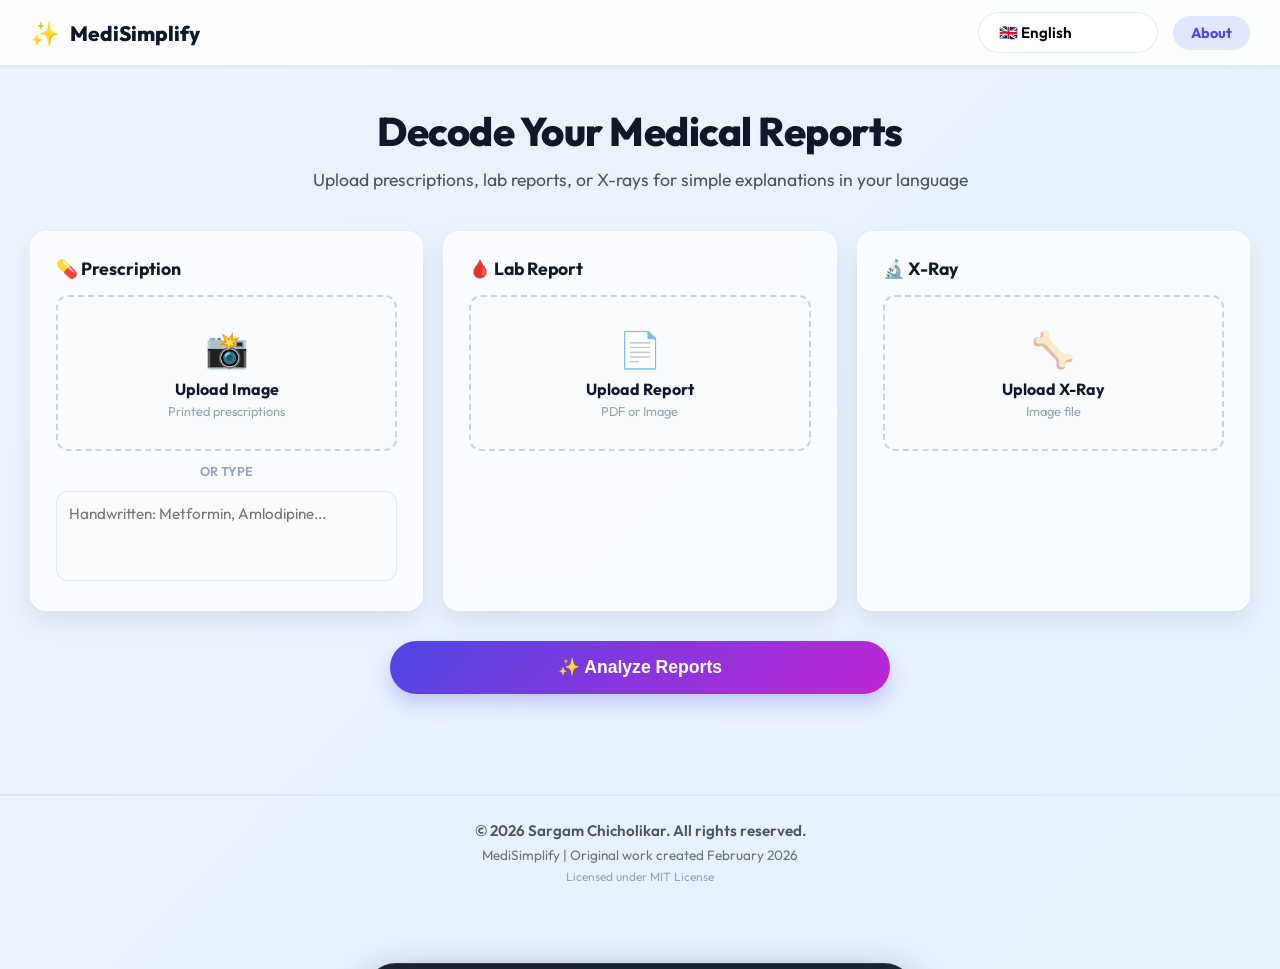
==== commit 055aec00: "do all updates in the main branch" ====
--- a/frontend/index.html
+++ b/frontend/index.html
@@ -4,237 +4,23 @@
     <meta charset="UTF-8">
     <meta name="viewport" content="width=device-width, initial-scale=1.0">
     <title>MediSimplify - AI Medical Report Analyzer</title>
+    
+    <!-- Favicon -->
+    <link rel="icon" href="data:image/svg+xml,<svg xmlns='http://www.w3.org/2000/svg' viewBox='0 0 100 100'><text y='.9em' font-size='90'>✨</text></svg>">
+    
+    <!-- Fonts -->
     <link href="https://fonts.googleapis.com/css2?family=Outfit:wght@300;400;500;600;700;800&display=swap" rel="stylesheet">
     
-    <style>
-        :root {
-            --primary: #4f46e5;
-            --primary-light: #e0e7ff;
-            --accent: #c026d3;
-            --success: #10b981;
-            --success-light: #d1fae5;
-            --warning: #f59e0b;
-            --warning-light: #fef3c7;
-            --danger: #ef4444;
-            --danger-light: #fee2e2;
-            --xray: #8b5cf6;
-            --xray-light: #ede9fe;
-            --text-dark: #0f172a;
-            --text-body: #475569;
-            --text-light: #94a3b8;
-            --bg-glass: rgba(255, 255, 255, 0.75);
-            --border: rgba(226, 232, 240, 0.9);
-            --radius-md: 12px;
-            --radius-lg: 16px;
-            --shadow-sm: 0 2px 4px rgba(0,0,0,0.05);
-            --shadow-float: 0 10px 25px rgba(0,0,0,0.08);
-        }
-
-        * { margin: 0; padding: 0; box-sizing: border-box; }
-
-        body {
-            font-family: 'Outfit', sans-serif;
-            background: linear-gradient(-45deg, #eef2ff, #f3e8ff, #e0f2fe, #eef2ff);
-            background-size: 400% 400%;
-            animation: gradientBG 15s ease infinite;
-            min-height: 100vh;
-            color: var(--text-dark);
-            overflow-x: hidden;
-            padding-bottom: 60px;
-        }
-
-        @keyframes gradientBG {
-            0%, 100% { background-position: 0% 50%; }
-            50% { background-position: 100% 50%; }
-        }
-
-        @keyframes slideUpFade {
-            from { opacity: 0; transform: translateY(30px); }
-            to { opacity: 1; transform: translateY(0); }
-        }
-
-        /* Navbar */
-        .navbar {
-            position: sticky; top: 0; width: 100%; z-index: 100;
-            background: rgba(255, 255, 255, 0.85);
-            backdrop-filter: blur(20px);
-            border-bottom: 1px solid var(--border);
-            padding: 12px 30px;
-            display: flex; justify-content: space-between; align-items: center;
-            box-shadow: var(--shadow-sm);
-        }
-        .nav-brand { font-size: 1.3rem; font-weight: 800; display: flex; align-items: center; gap: 10px; }
-        .nav-controls { display: flex; gap: 15px; align-items: center; }
-
-        select {
-            padding: 10px 20px; border-radius: 50px; border: 1px solid var(--border);
-            font-family: inherit; font-size: 0.95rem; font-weight: 600; cursor: pointer;
-            background: white; appearance: none; padding-right: 40px; min-width: 180px;
-        }
-        select:focus { outline: none; border-color: var(--primary); }
-        
-        .about-link {
-            padding: 8px 18px; background: var(--primary-light); color: var(--primary);
-            text-decoration: none; font-weight: 700; font-size: 0.9rem; border-radius: 50px; transition: 0.3s;
-        }
-        .about-link:hover { background: var(--primary); color: white; }
-
-        .main-container { max-width: 1400px; margin: 0 auto; padding: 40px 30px; }
-        .hero { text-align: center; margin-bottom: 40px; }
-        .hero h1 { font-size: 2.5rem; font-weight: 800; margin-bottom: 12px; letter-spacing: -0.5px; }
-        .hero .subtitle { color: var(--text-body); font-size: 1.1rem; }
-
-        /* Dashboard Grid */
-        .dashboard-grid {
-            display: grid; grid-template-columns: repeat(auto-fit, minmax(320px, 1fr)); gap: 20px; margin-bottom: 30px;
-        }
-
-        .input-card {
-            background: var(--bg-glass); backdrop-filter: blur(20px);
-            border-radius: var(--radius-lg); padding: 25px; border: 1px solid white;
-            box-shadow: var(--shadow-float); transition: 0.3s;
-        }
-        .input-card:hover { transform: translateY(-3px); }
-
-        .card-header { font-weight: 700; font-size: 1.1rem; margin-bottom: 15px; display: flex; align-items: center; gap: 10px; }
-        .upload-zone {
-            border: 2px dashed #cbd5e1; border-radius: var(--radius-md);
-            padding: 30px 15px; text-align: center; cursor: pointer; background: rgba(248, 250, 252, 0.6); transition: 0.3s;
-        }
-        .upload-zone:hover { border-color: var(--primary); background: rgba(238, 242, 255, 0.8); }
-        .upload-zone.has-file { border-color: var(--success); background: var(--success-light); border-style: solid; }
-        .icon-large { font-size: 2.2rem; margin-bottom: 8px; display: block; }
-        input[type="file"] { display: none; }
-        .file-status { margin-top: 10px; font-weight: 600; font-size: 0.85rem; color: var(--success); display: none; }
-        
-        textarea {
-            width: 100%; padding: 12px; border: 1px solid var(--border); border-radius: var(--radius-md);
-            font-family: inherit; font-size: 0.95rem; resize: none; height: 90px; background: rgba(248, 250, 252, 0.6);
-        }
-        textarea:focus { outline: none; border-color: var(--primary); background: white; }
-
-        .analyze-btn {
-            width: 100%; max-width: 500px; margin: 0 auto; display: block; padding: 16px;
-            background: linear-gradient(135deg, var(--primary), var(--accent)); color: white;
-            border: none; border-radius: 50px; font-size: 1.1rem; font-weight: 700; cursor: pointer;
-            box-shadow: 0 10px 20px rgba(79, 70, 229, 0.25); transition: 0.3s;
-        }
-        .analyze-btn:hover { transform: translateY(-2px); box-shadow: 0 15px 30px rgba(79, 70, 229, 0.3); }
-        .analyze-btn:disabled { opacity: 0.7; cursor: wait; }
-
-        /* Results */
-        #result { margin-top: 50px; display: none; animation: slideUpFade 0.6s ease forwards; max-width: 1300px; margin-left: auto; margin-right: auto; }
-
-        .result-success-badge {
-            background: white; border: 2px solid var(--success); color: var(--success);
-            padding: 10px 25px; border-radius: 50px; display: inline-flex; align-items: center; gap: 8px;
-            font-weight: 700; font-size: 1rem; margin-bottom: 30px; box-shadow: var(--shadow-sm);
-        }
-
-        .stats-row { display: grid; grid-template-columns: repeat(auto-fit, minmax(180px, 1fr)); gap: 15px; margin-bottom: 40px; }
-        .stat-box {
-            background: white; padding: 20px; border-radius: var(--radius-lg); text-align: center;
-            border: 1px solid var(--border); box-shadow: var(--shadow-float);
-        }
-        .stat-val { font-size: 2.2rem; font-weight: 800; line-height: 1; margin-bottom: 6px; }
-        .stat-label { font-size: 0.8rem; color: var(--text-light); font-weight: 700; text-transform: uppercase; letter-spacing: 1.2px; }
-
-        .section-header {
-            display: flex; justify-content: space-between; align-items: center;
-            border-bottom: 2px solid var(--border); padding-bottom: 12px; margin: 40px 0 25px 0;
-        }
-        .report-section-title { font-size: 1.5rem; font-weight: 800; display: flex; align-items: center; gap: 12px; color: var(--text-dark); margin: 0; }
-        
-        .results-grid { display: grid; grid-template-columns: repeat(auto-fill, minmax(350px, 1fr)); gap: 20px; }
-
-        .result-card {
-            background: white; border-radius: var(--radius-lg); padding: 25px;
-            border: 1px solid var(--border); box-shadow: var(--shadow-float);
-            transition: 0.3s; position: relative; overflow: hidden;
-        }
-        .result-card:hover { transform: translateY(-3px); box-shadow: 0 15px 35px rgba(0,0,0,0.12); }
-        .result-card::before { content: ''; position: absolute; top: 0; left: 0; width: 100%; height: 4px; background: var(--card-color, var(--primary)); }
-
-        .card-top-row { display: flex; justify-content: space-between; align-items: flex-start; margin-bottom: 15px; }
-        .icon-title-group { display: flex; align-items: center; gap: 12px; }
-        .icon-circle {
-            width: 44px; height: 44px; border-radius: 50%; display: flex; align-items: center; justify-content: center;
-            font-size: 1.3rem; background: var(--bg-light, #f1f5f9);
-        }
-        .card-title { font-size: 1.15rem; font-weight: 700; color: var(--text-dark); }
-        .card-badge { padding: 5px 14px; border-radius: 50px; font-size: 0.8rem; font-weight: 700; }
-
-        .lab-value { font-size: 2rem; font-weight: 800; margin: 10px 0; line-height: 1; color: var(--card-color); }
-        .info-block { background: #f8fafc; padding: 16px; border-radius: 10px; margin-top: 15px; border: 1px solid #e2e8f0; }
-        .info-block-title { font-size: 0.75rem; text-transform: uppercase; font-weight: 700; color: var(--text-light); margin-bottom: 6px; letter-spacing: 1px; }
-        .info-block-text { font-size: 0.95rem; color: var(--text-body); line-height: 1.5; }
-        .action-block { margin-top: 12px; padding: 12px; border-radius: 10px; font-weight: 600; font-size: 0.9rem; display: flex; gap: 8px; align-items: flex-start; }
-        
-        .section-audio-btn {
-            background: var(--primary-light); color: var(--primary); border: none; padding: 8px 16px;
-            border-radius: 50px; font-weight: 700; font-size: 0.85rem; cursor: pointer; transition: 0.3s; display: flex; align-items: center; gap: 6px;
-        }
-        .section-audio-btn:hover { background: var(--primary); color: white; }
-
-        /* Floating Audio Player */
-        .floating-player {
-            position: fixed; bottom: 25px; left: 50%; transform: translateX(-50%) translateY(150px);
-            background: rgba(15, 23, 42, 0.95); backdrop-filter: blur(15px);
-            padding: 12px 20px; border-radius: 50px; display: flex; align-items: center; gap: 15px;
-            box-shadow: 0 15px 40px rgba(0,0,0,0.4); z-index: 1000; width: 90%; max-width: 550px;
-            transition: transform 0.5s cubic-bezier(0.175, 0.885, 0.32, 1.275);
-            border: 1px solid rgba(255,255,255,0.1);
-        }
-        .floating-player.active { transform: translateX(-50%) translateY(0); }
-        
-        .player-info { color: white; flex-shrink: 0; min-width: 120px; }
-        .player-title { font-weight: 700; font-size: 0.85rem; margin-bottom: 2px; }
-        .player-subtitle { font-size: 0.75rem; color: #94a3b8; }
-
-        .player-controls { display: flex; align-items: center; gap: 10px; flex-grow: 1; }
-        .btn-circle {
-            width: 36px; height: 36px; border-radius: 50%; border: none; cursor: pointer;
-            display: flex; align-items: center; justify-content: center; font-size: 1rem;
-            background: rgba(255,255,255,0.1); color: white; transition: 0.2s;
-        }
-        .btn-circle:hover { background: rgba(255,255,255,0.2); transform: scale(1.05); }
-        .btn-play { background: white; color: black; }
-        .btn-play:hover { background: #e2e8f0; }
-
-        .progress-container { flex-grow: 1; height: 5px; background: rgba(255,255,255,0.2); border-radius: 10px; cursor: pointer; position: relative; overflow: hidden; }
-        .progress-bar { height: 100%; background: var(--success); width: 0%; border-radius: 10px; transition: width 0.1s linear; }
-        
-        .progress-container.generating .progress-bar {
-            width: 100% !important;
-            background: linear-gradient(90deg, var(--primary), var(--accent), var(--success), var(--primary));
-            background-size: 300% 100%;
-            animation: generatePulse 1.5s linear infinite;
-        }
-        @keyframes generatePulse {
-            0% { background-position: 100% 0; }
-            100% { background-position: 0 0; }
-        }
-
-        .player-close { background: transparent; border: none; color: #ef4444; font-size: 1.2rem; cursor: pointer; padding: 4px; }
-
-        .spinner { width: 50px; height: 50px; border: 4px solid #e0e7ff; border-top-color: var(--primary); border-radius: 50%; margin: 0 auto 15px; animation: spin 1s linear infinite; }
-        @keyframes spin { to { transform: rotate(360deg); } }
-
-        @media (max-width: 992px) { 
-            .navbar { flex-direction: column; gap: 12px; padding: 15px; }
-            .section-header { flex-direction: column; align-items: flex-start; gap: 12px; }
-        }
-        @media (max-width: 768px) {
-            .dashboard-grid, .results-grid { grid-template-columns: 1fr; }
-            .floating-player { flex-wrap: wrap; border-radius: 16px; padding: 15px; }
-            .hero h1 { font-size: 2rem; }
-        }
-    </style>
+    <!-- Styles -->
+    <link rel="stylesheet" href="styles.css">
 </head>
 <body>
 
+    <!-- Navigation -->
     <nav class="navbar">
-        <div class="nav-brand"><span style="font-size: 1.5rem;">✨</span> MediSimplify</div>
+        <div class="nav-brand">
+            <span style="font-size: 1.5rem;">✨</span> MediSimplify
+        </div>
         <div class="nav-controls">
             <select id="languageSelect">
                 <option value="English">🇬🇧 English</option>
@@ -252,26 +38,33 @@
         </div>
     </nav>
 
+    <!-- Main Content -->
     <main class="main-container">
+        
+        <!-- Hero Section -->
         <header class="hero">
             <h1>Decode Your Medical Reports</h1>
             <p class="subtitle">Upload prescriptions, lab reports, or X-rays for simple explanations in your language</p>
         </header>
 
+        <!-- Upload Dashboard -->
         <div class="dashboard-grid">
+            
+            <!-- Prescription Card -->
             <div class="input-card">
                 <div class="card-header">💊 Prescription</div>
                 <div class="upload-zone" id="prescBox" onclick="document.getElementById('prescFile').click()">
                     <span class="icon-large">📸</span>
                     <strong>Upload Image</strong>
-                    <div style="font-size: 0.8rem; color: #94a3b8; margin-top: 4px;">Printed prescriptions only</div>
+                    <div style="font-size: 0.8rem; color: #94a3b8; margin-top: 4px;">Printed prescriptions</div>
                     <input type="file" id="prescFile" accept="image/*" onchange="fileSelected(this, 'prescName', 'prescBox')">
                     <div id="prescName" class="file-status"></div>
                 </div>
-                <div style="text-align: center; margin: 12px 0; font-weight: 600; font-size: 0.8rem; color: var(--text-light);">OR TYPE MANUALLY</div>
-                <textarea id="drugInput" placeholder="For handwritten: Metformin, Amlodipine..."></textarea>
+                <div style="text-align: center; margin: 12px 0; font-weight: 600; font-size: 0.8rem; color: var(--text-light);">OR TYPE</div>
+                <textarea id="drugInput" placeholder="Handwritten: Metformin, Amlodipine..." style="height: 90px;"></textarea>
             </div>
 
+            <!-- Lab Report Card -->
             <div class="input-card">
                 <div class="card-header">🩸 Lab Report</div>
                 <div class="upload-zone" id="labBox" onclick="document.getElementById('labFile').click()">
@@ -283,6 +76,7 @@
                 </div>
             </div>
 
+            <!-- X-Ray Card -->
             <div class="input-card">
                 <div class="card-header">🔬 X-Ray</div>
                 <div class="upload-zone" id="xrayBox" onclick="document.getElementById('xrayFile').click()">
@@ -293,21 +87,80 @@
                     <div id="xrayName" class="file-status"></div>
                 </div>
             </div>
+            
         </div>
 
+        <!-- Analyze Button -->
         <button onclick="analyze()" id="btn" class="analyze-btn">✨ Analyze Reports</button>
         
+        <!-- Results Container -->
         <div id="result"></div>
+        
+        <!-- Feedback Section -->
+        <div id="feedbackSection" style="display: none; margin-top: 60px; max-width: 700px; margin-left: auto; margin-right: auto;">
+            <div style="background: white; border-radius: var(--radius-lg); padding: 35px; box-shadow: var(--shadow-float); border: 1px solid var(--border);">
+                <h3 style="font-size: 1.5rem; margin-bottom: 25px; text-align: center; font-weight: 800;">💬 How was your experience?</h3>
+                
+                <!-- Star Rating -->
+                <div style="text-align: center; margin-bottom: 30px;">
+                    <div style="font-size: 0.9rem; color: var(--text-light); margin-bottom: 12px; font-weight: 600;">Rate your experience:</div>
+                    <div id="starRating" style="font-size: 3rem; cursor: pointer; user-select: none;">
+                        <span onclick="setRating(1)" onmouseover="hoverRating(1)" onmouseout="resetRating()" id="star1" style="color: #cbd5e1; transition: 0.2s;">☆</span>
+                        <span onclick="setRating(2)" onmouseover="hoverRating(2)" onmouseout="resetRating()" id="star2" style="color: #cbd5e1; transition: 0.2s;">☆</span>
+                        <span onclick="setRating(3)" onmouseover="hoverRating(3)" onmouseout="resetRating()" id="star3" style="color: #cbd5e1; transition: 0.2s;">☆</span>
+                        <span onclick="setRating(4)" onmouseover="hoverRating(4)" onmouseout="resetRating()" id="star4" style="color: #cbd5e1; transition: 0.2s;">☆</span>
+                        <span onclick="setRating(5)" onmouseover="hoverRating(5)" onmouseout="resetRating()" id="star5" style="color: #cbd5e1; transition: 0.2s;">☆</span>
+                    </div>
+                </div>
+                
+                <!-- Feedback Type -->
+                <div style="margin-bottom: 20px;">
+                    <label style="display: block; margin-bottom: 8px; font-weight: 600; font-size: 0.9rem;">Type:</label>
+                    <select id="feedbackType" style="width: 100%; padding: 12px; border-radius: 10px; border: 1px solid var(--border); font-family: inherit; font-size: 0.95rem; cursor: pointer;">
+                        <option value="general">💬 General Feedback</option>
+                        <option value="bug">🐛 Bug Report</option>
+                        <option value="feature_request">✨ Feature Request</option>
+                        <option value="suggestion">💡 Suggestion</option>
+                    </select>
+                </div>
+                
+                <!-- Comments -->
+                <div style="margin-bottom: 20px;">
+                    <label style="display: block; margin-bottom: 8px; font-weight: 600; font-size: 0.9rem;">Your Feedback:</label>
+                    <textarea id="feedbackComments" 
+                              placeholder="Tell us what you think, report bugs, or suggest improvements..." 
+                              style="width: 100%; height: 130px; padding: 12px; border-radius: 10px; border: 1px solid var(--border); font-family: inherit; font-size: 0.95rem; resize: vertical;"></textarea>
+                </div>
+                
+                <!-- Email -->
+                <div style="margin-bottom: 25px;">
+                    <label style="display: block; margin-bottom: 8px; font-weight: 600; font-size: 0.9rem;">Email (Optional):</label>
+                    <input type="email" id="feedbackEmail" 
+                           placeholder="your.email@example.com" 
+                           style="width: 100%; padding: 12px; border-radius: 10px; border: 1px solid var(--border); font-family: inherit; font-size: 0.95rem;">
+                </div>
+                
+                <!-- Submit -->
+                <button onclick="submitFeedback()" id="feedbackBtn" 
+                        style="width: 100%; padding: 16px; background: linear-gradient(135deg, var(--primary), var(--accent)); color: white; border: none; border-radius: 50px; font-weight: 700; font-size: 1.05rem; cursor: pointer; transition: 0.3s; box-shadow: 0 8px 20px rgba(79, 70, 229, 0.25);">
+                    📤 Submit Feedback
+                </button>
+                
+                <div id="feedbackMessage" style="margin-top: 15px; text-align: center; font-weight: 600; font-size: 0.95rem; display: none;"></div>
+            </div>
+        </div>
+        
     </main>
 
+    <!-- Floating Audio Player -->
     <div id="floatingPlayer" class="floating-player">
         <div class="player-info">
-            <div id="playerTitle" class="player-title">Audio Player</div>
+            <div id="playerTitle" class="player-title">Audio</div>
             <div id="playerTime" class="player-subtitle">0:00 / 0:00</div>
         </div>
         <div class="player-controls">
             <button class="btn-circle" onclick="replayAudio()" title="Restart">⏮</button>
-            <button id="playPauseBtn" class="btn-circle btn-play" onclick="toggleAudio()" title="Pause/Play">⏸</button>
+            <button id="playPauseBtn" class="btn-circle btn-play" onclick="toggleAudio()" title="Play/Pause">⏸</button>
             <div class="progress-container" onclick="seekAudio(event)">
                 <div id="audioProgress" class="progress-bar"></div>
             </div>
@@ -315,383 +168,8 @@
         <button class="player-close" onclick="closePlayer()" title="Close">✖</button>
     </div>
 
-    <script>
-        const API = 'http://127.0.0.1:8000';
-        let prescFile = null, labFile = null, xrayFile = null;
-        let currentAudio = null, audioUpdateInterval = null;
-        
-        function fileSelected(input, nameId, boxId) {
-            if (input.files[0]) {
-                if(nameId === 'prescName') prescFile = input.files[0];
-                if(nameId === 'labName') labFile = input.files[0];
-                if(nameId === 'xrayName') xrayFile = input.files[0];
-                
-                document.getElementById(nameId).textContent = `✓ ${input.files[0].name}`;
-                document.getElementById(nameId).style.display = 'inline-block';
-                document.getElementById(boxId).classList.add('has-file');
-            }
-        }
-        
-        async function analyze() {
-            const manualDrugs = document.getElementById('drugInput').value.trim();
-            const language = document.getElementById('languageSelect').value;
-            const output = document.getElementById('result');
-            const btn = document.getElementById('btn');
-            
-            if (!prescFile && !manualDrugs && !labFile && !xrayFile) {
-                alert('Please upload a report or type drug names'); return;
-            }
-            
-            closePlayer();
-            
-            output.style.display = 'block';
-            output.innerHTML = `
-                <div style="text-align: center; padding: 80px 20px;">
-                    <div class="spinner"></div>
-                    <h3 style="font-size: 1.5rem; margin-bottom: 8px;">Analyzing in ${language}...</h3>
-                    <p style="color: var(--text-light); font-size: 1rem;">Processing with AI (20-60 seconds)</p>
-                </div>`;
-            btn.disabled = true; btn.innerHTML = '⏳ Processing...';
-            
-            try {
-                let drugData = null, labData = null, xrayData = null;
-                
-                if (prescFile) {
-                    const fd = new FormData(); fd.append('prescription', prescFile);
-                    const res = await fetch(`${API}/analyze-complete?language=${encodeURIComponent(language)}`, { method: 'POST', body: fd });
-                    if (res.ok) drugData = await res.json();
-                } else if (manualDrugs) {
-                    const drugs = manualDrugs.split(',').map(d => d.trim()).filter(d => d);
-                    const res = await fetch(`${API}/analyze-drugs`, {
-                        method: 'POST', headers: { 'Content-Type': 'application/json' },
-                        body: JSON.stringify({ drug_names: drugs, language: language })
-                    });
-                    if (res.ok) drugData = await res.json();
-                }
-                
-                if (labFile) {
-                    const fd = new FormData(); fd.append('file', labFile);
-                    const res = await fetch(`${API}/upload-lab-report?language=${encodeURIComponent(language)}`, { method: 'POST', body: fd });
-                    if (res.ok) { const json = await res.json(); if(json.ai_analysis) labData = { lab_analysis: json.ai_analysis }; }
-                }
-                
-                if (xrayFile) {
-                    const fd = new FormData(); fd.append('file', xrayFile);
-                    const res = await fetch(`${API}/upload-xray?language=${encodeURIComponent(language)}`, { method: 'POST', body: fd });
-                    if (res.ok) { const json = await res.json(); if(json.xray_analysis) xrayData = json.xray_analysis; }
-                }
-                
-                displayResults(drugData, labData, xrayData, language);
-            } catch (err) {
-                output.innerHTML = `<div style="padding: 25px; background: #fee2e2; color: #ef4444; border-radius: 16px; text-align:center; font-size:1rem;"><strong>Error:</strong> ${err.message}</div>`;
-            } finally {
-                btn.disabled = false; btn.innerHTML = '✨ Analyze Reports';
-            }
-        }
-
-        function displayResults(drugData, labData, xrayData, language) {
-            const output = document.getElementById('result');
-            
-            let html = `
-                <div style="text-align: center;">
-                    <div class="result-success-badge">✅ Analysis Complete (${language})</div>
-                </div>
-                
-                <div class="stats-row">
-                    <div class="stat-box">
-                        <div class="stat-val" style="color: var(--primary);">${drugData?.drugs?.length || 0}</div>
-                        <div class="stat-label">Medications</div>
-                    </div>
-                    <div class="stat-box">
-                        <div class="stat-val" style="color: var(--success);">${labData?.lab_analysis?.length || 0}</div>
-                        <div class="stat-label">Lab Tests</div>
-                    </div>
-                    <div class="stat-box">
-                        <div class="stat-val" style="color: var(--warning);">${drugData?.detected_conditions?.length || 0}</div>
-                        <div class="stat-label">Conditions</div>
-                    </div>
-                    <div class="stat-box">
-                        <div class="stat-val" style="color: var(--xray);">${xrayData ? 1 : 0}</div>
-                        <div class="stat-label">X-Rays</div>
-                    </div>
-                </div>
-            `;
-            
-            if (drugData?.detected_conditions?.length > 0) {
-                html += `
-                    <div class="section-header">
-                        <h2 class="report-section-title">🏥 Detected Conditions</h2>
-                    </div>
-                    <div class="results-grid">`;
-                drugData.detected_conditions.forEach(c => {
-                    html += `
-                        <div class="result-card" style="--card-color: var(--warning);">
-                            <div class="card-top-row">
-                                <div class="icon-title-group">
-                                    <div class="icon-circle" style="background: var(--warning-light); color: var(--warning);">🩺</div>
-                                    <div class="card-title">${c.condition}</div>
-                                </div>
-                            </div>
-                            <div class="info-block-text" style="font-size: 0.95rem; padding: 0;">${c.explanation}</div>
-                        </div>`;
-                });
-                html += `</div>`;
-            }
-            
-            if (drugData?.drugs?.length > 0) {
-                let allDrugText = "";
-                html += `
-                    <div class="section-header">
-                        <h2 class="report-section-title">💊 Medications</h2>
-                        <button onclick="triggerAudio('Medications', 'drugs', '${language}')" class="section-audio-btn">
-                            🔊 Listen
-                        </button>
-                    </div>
-                    <div class="results-grid">`;
-                
-                drugData.drugs.forEach(drug => {
-                    allDrugText += `${drug.name}. Treats: ${drug.treats}. ${drug.explanation}. Dosage: ${drug.dosage}. When: ${drug.frequency}. Warning: ${drug.warnings}. `;
-                    html += `
-                        <div class="result-card" style="--card-color: var(--primary);">
-                            <div class="card-top-row">
-                                <div class="icon-title-group">
-                                    <div class="icon-circle" style="background: var(--primary-light); color: var(--primary);">💊</div>
-                                    <div class="card-title">${drug.name}</div>
-                                </div>
-                                <div class="card-badge" style="background: var(--primary-light); color: var(--primary);">${drug.dosage}</div>
-                            </div>
-                            
-                            <div style="font-size: 1rem; font-weight: 600; color: var(--text-dark); margin-bottom: 15px;">
-                                🎯 ${drug.treats}
-                            </div>
-                            
-                            <div class="info-block">
-                                <div class="info-block-title">What it does</div>
-                                <div class="info-block-text">${drug.explanation}</div>
-                            </div>
-                            
-                            <div class="action-block" style="background: #f8fafc; border: 1px solid #e2e8f0;">
-                                <span>📅</span> <div>${drug.frequency}</div>
-                            </div>
-                            
-                            <div class="action-block" style="background: var(--danger-light); color: #be123c;">
-                                <span>⚠️</span> <div>${drug.warnings}</div>
-                            </div>
-                        </div>`;
-                });
-                html += `</div>`;
-                html += `<div id="audio-text-drugs" style="display:none;">${allDrugText}</div>`;
-            }
-            
-            if (labData?.lab_analysis?.length > 0) {
-                let allLabText = "";
-                html += `
-                    <div class="section-header">
-                        <h2 class="report-section-title">🧪 Lab Results</h2>
-                        <button onclick="triggerAudio('Lab Results', 'labs', '${language}')" class="section-audio-btn">
-                            🔊 Listen
-                        </button>
-                    </div>
-                    <div class="results-grid">`;
-                
-                labData.lab_analysis.forEach(lab => {
-                    const colorMap = { 'green': 'var(--success)', 'orange': 'var(--warning)', 'red': 'var(--danger)' };
-                    const cssColor = colorMap[lab.color] || 'var(--primary)';
-                    const bgBadge = lab.color === 'green' ? 'var(--success-light)' : lab.color === 'orange' ? 'var(--warning-light)' : 'var(--danger-light)';
-                    
-                    allLabText += `${lab.test}. Value: ${lab.value}. Status: ${lab.status}. ${lab.explanation}. ${lab.action}. `;
-                    
-                    html += `
-                        <div class="result-card" style="--card-color: ${cssColor};">
-                            <div class="card-top-row">
-                                <div class="icon-title-group">
-                                    <div class="icon-circle" style="background: ${bgBadge}; color: ${cssColor};">🩸</div>
-                                    <div class="card-title">${lab.test}</div>
-                                </div>
-                                <div class="card-badge" style="background: ${bgBadge}; color: ${cssColor};">${lab.status}</div>
-                            </div>
-                            
-                            <div class="lab-value" style="color: ${cssColor};">${lab.value}</div>
-                            
-                            <div class="info-block">
-                                <div class="info-block-title">What this means</div>
-                                <div class="info-block-text">${lab.explanation}</div>
-                            </div>
-                            
-                            <div class="action-block" style="background: #eff6ff; color: #1e40af;">
-                                <span>💡</span> <div>${lab.action}</div>
-                            </div>
-                        </div>`;
-                });
-                html += `</div>`;
-                html += `<div id="audio-text-labs" style="display:none;">${allLabText}</div>`;
-            }
-
-            if (xrayData) {
-                const colorMap = { 'green': 'var(--success)', 'red': 'var(--danger)', 'orange': 'var(--warning)' };
-                const cssColor = colorMap[xrayData.color] || 'var(--warning)';
-                const xrayText = `${xrayData.overall_result} ${xrayData.findings} ${xrayData.action}`;
-                
-                html += `
-                    <div class="section-header">
-                        <h2 class="report-section-title">🦴 X-Ray Analysis</h2>
-                        <button onclick="triggerAudio('X-Ray Analysis', 'xray', '${language}')" class="section-audio-btn">
-                            🔊 Listen
-                        </button>
-                    </div>`;
-                
-                html += `
-                    <div class="result-card" style="--card-color: ${cssColor}; max-width: 900px;">
-                        <div class="card-top-row">
-                            <div class="icon-title-group">
-                                <div class="icon-circle" style="background: var(--xray-light); color: var(--xray);">🔬</div>
-                                <div class="card-title" style="font-size: 1.3rem;">${xrayData.xray_type}</div>
-                            </div>
-                        </div>
-                        
-                        ${xrayData.has_fracture ? `
-                            <div style="background: var(--danger-light); border: 2px solid var(--danger); padding: 20px; border-radius: var(--radius-md); margin: 15px 0;">
-                                <h4 style="color: #9f1239; font-size: 1.2rem; margin-bottom: 15px;">⚠️ FRACTURE DETECTED</h4>
-                                <div style="display: grid; grid-template-columns: 1fr 1fr; gap: 15px; background: white; padding: 15px; border-radius: 10px;">
-                                    <div>
-                                        <div style="font-size: 0.75rem; color: var(--text-light); font-weight: 700; text-transform: uppercase; margin-bottom: 3px;">Location</div>
-                                        <div style="font-size: 0.95rem; font-weight: 600; margin-bottom: 10px;">${xrayData.body_part} - ${xrayData.fracture_location}</div>
-                                        <div style="font-size: 0.75rem; color: var(--text-light); font-weight: 700; text-transform: uppercase; margin-bottom: 3px;">Type</div>
-                                        <div style="font-size: 0.95rem; font-weight: 600;">${xrayData.fracture_type}</div>
-                                    </div>
-                                    <div>
-                                        <div style="font-size: 0.75rem; color: var(--text-light); font-weight: 700; text-transform: uppercase; margin-bottom: 3px;">Recovery</div>
-                                        <div style="font-size: 1.1rem; font-weight: 800; color: #be123c; margin-bottom: 10px;">${xrayData.recovery_time}</div>
-                                        <div style="font-size: 0.75rem; color: var(--text-light); font-weight: 700; text-transform: uppercase; margin-bottom: 3px;">Cause</div>
-                                        <div style="font-size: 0.95rem;">${xrayData.likely_cause}</div>
-                                    </div>
-                                </div>
-                            </div>
-                        ` : `
-                            <div style="background: var(--success-light); border: 2px solid var(--success); padding: 20px; border-radius: var(--radius-md); margin: 15px 0;">
-                                <h4 style="color: #065f46; font-size: 1.2rem;">✅ NO FRACTURE DETECTED</h4>
-                                <p style="color: #047857; font-size: 1rem; margin-top: 5px;">Bones appear intact and healthy.</p>
-                            </div>
-                        `}
-                        
-                        <div class="info-block">
-                            <div class="info-block-title">Findings</div>
-                            <div class="info-block-text" style="white-space: pre-line;">${xrayData.findings}</div>
-                        </div>
-                        
-                        <div class="action-block" style="background: #eff6ff; color: #1e40af; padding: 15px;">
-                            <span>📋</span> <div><strong>Summary:</strong> ${xrayData.overall_result}</div>
-                        </div>
-                        
-                        <div class="action-block" style="background: var(--warning-light); color: #92400e; padding: 15px;">
-                            <span>💡</span> <div><strong>Action:</strong> ${xrayData.action}</div>
-                        </div>
-                    </div>`;
-                html += `<div id="audio-text-xray" style="display:none;">${xrayText}</div>`;
-            }
-
-            html += `
-                <div style="background: var(--warning-light); border: 2px solid var(--warning); padding: 18px; border-radius: var(--radius-lg); margin-top: 40px;">
-                    <h4 style="color: #92400e; margin-bottom: 8px; font-size: 1rem;">⚠️ Disclaimer</h4>
-                    <p style="color: #78350f; font-size: 0.9rem; line-height: 1.5;">
-                        Educational tool only. Always consult qualified medical professionals.
-                    </p>
-                </div>`;
-            
-            output.innerHTML = html;
-            output.scrollIntoView({ behavior: 'smooth', block: 'start' });
-        }
-
-        async function triggerAudio(title, typeId, language) {
-            const hiddenDiv = document.getElementById(`audio-text-${typeId}`);
-            let text = hiddenDiv ? hiddenDiv.innerText : "";
-            
-            let cleanText = text.replace(/[✅⚠️❌🔍💊📊🔬💡📋🏥🦴💥⏱️📅🩸]/g, '').replace(/[*[\]{}]/g, '').replace(/\n+/g, '. ').trim();
-            
-            const player = document.getElementById('floatingPlayer');
-            const titleEl = document.getElementById('playerTitle');
-            const playBtn = document.getElementById('playPauseBtn');
-            const progressContainer = document.querySelector('.progress-container');
-            const timeDisplay = document.getElementById('playerTime');
-            
-            titleEl.textContent = "Generating...";
-            player.classList.add('active');
-            playBtn.innerHTML = '⏳';
-            progressContainer.classList.add('generating');
-            timeDisplay.textContent = 'Please wait...';
-            
-            try {
-                if(currentAudio) stopAudio();
-                
-                const response = await fetch(`${API}/generate-audio?text=${encodeURIComponent(cleanText)}&language=${encodeURIComponent(language)}`, { method: 'POST' });
-                if (!response.ok) throw new Error('Failed');
-                
-                const audioBlob = await response.blob();
-                currentAudio = new Audio(URL.createObjectURL(audioBlob));
-                
-                progressContainer.classList.remove('generating');
-                
-                titleEl.textContent = title;
-                playBtn.innerHTML = '⏸';
-                currentAudio.play();
-                
-                audioUpdateInterval = setInterval(updateProgress, 100);
-                currentAudio.onended = () => { playBtn.innerHTML = '▶'; };
-                
-            } catch (err) {
-                console.error(err);
-                progressContainer.classList.remove('generating');
-                titleEl.textContent = "Error";
-                playBtn.innerHTML = '✖';
-                setTimeout(closePlayer, 3000);
-            }
-        }
-
-        function toggleAudio() {
-            if (!currentAudio) return;
-            const playBtn = document.getElementById('playPauseBtn');
-            if (currentAudio.paused) { currentAudio.play(); playBtn.innerHTML = '⏸'; } 
-            else { currentAudio.pause(); playBtn.innerHTML = '▶'; }
-        }
-
-        function replayAudio() {
-            if (currentAudio) { currentAudio.currentTime = 0; currentAudio.play(); document.getElementById('playPauseBtn').innerHTML = '⏸'; }
-        }
-
-        function stopAudio() {
-            if (currentAudio) { currentAudio.pause(); currentAudio = null; }
-            if (audioUpdateInterval) { clearInterval(audioUpdateInterval); audioUpdateInterval = null; }
-            const progressContainer = document.querySelector('.progress-container');
-            if (progressContainer) progressContainer.classList.remove('generating');
-            document.getElementById('audioProgress').style.width = '0%';
-        }
-
-        function closePlayer() {
-            stopAudio();
-            document.getElementById('floatingPlayer').classList.remove('active');
-        }
-
-        function updateProgress() {
-            if (!currentAudio || isNaN(currentAudio.duration)) return;
-            const progress = (currentAudio.currentTime / currentAudio.duration) * 100;
-            document.getElementById('audioProgress').style.width = progress + '%';
-            document.getElementById('playerTime').textContent = `${formatTime(currentAudio.currentTime)} / ${formatTime(currentAudio.duration)}`;
-        }
-
-        function seekAudio(e) {
-            if (!currentAudio || isNaN(currentAudio.duration) || document.querySelector('.progress-container').classList.contains('generating')) return;
-            const width = e.currentTarget.offsetWidth;
-            currentAudio.currentTime = currentAudio.duration * (e.offsetX / width);
-        }
-
-        function formatTime(s) {
-            if (isNaN(s)) return '0:00';
-            const m = Math.floor(s / 60), sec = Math.floor(s % 60);
-            return `${m}:${sec.toString().padStart(2, '0')}`;
-        }
-    </script>
-
-    <div style="text-align: center; padding: 25px 20px; margin-top: 40px; border-top: 2px solid #e2e8f0;">
+    <!-- Footer -->
+    <footer style="text-align: center; padding: 25px 20px; margin-top: 60px; border-top: 2px solid #e2e8f0;">
         <p style="font-size: 0.95rem; color: #475569; margin-bottom: 6px; font-weight: 600;">
             © 2026 Sargam Chicholikar. All rights reserved.
         </p>
@@ -701,6 +179,10 @@
         <p style="font-size: 0.75rem; color: #94a3b8;">
             Licensed under MIT License
         </p>
-    </div>
+    </footer>
+
+    <!-- JavaScript -->
+    <script src="script.js"></script>
+    
 </body>
 </html>
--- a/frontend/styles.css
+++ b/frontend/styles.css
@@ -0,0 +1,627 @@
+/*
+MediSimplify - Styles
+Copyright (c) 2026 Sargam Chicholikar
+*/
+
+:root {
+    --primary: #4f46e5;
+    --primary-light: #e0e7ff;
+    --accent: #c026d3;
+    --success: #10b981;
+    --success-light: #d1fae5;
+    --warning: #f59e0b;
+    --warning-light: #fef3c7;
+    --danger: #ef4444;
+    --danger-light: #fee2e2;
+    --xray: #8b5cf6;
+    --xray-light: #ede9fe;
+    --text-dark: #0f172a;
+    --text-body: #475569;
+    --text-light: #94a3b8;
+    --bg-glass: rgba(255, 255, 255, 0.75);
+    --border: rgba(226, 232, 240, 0.9);
+    --radius-md: 12px;
+    --radius-lg: 16px;
+    --shadow-sm: 0 2px 4px rgba(0,0,0,0.05);
+    --shadow-float: 0 10px 25px rgba(0,0,0,0.08);
+}
+
+* {
+    margin: 0;
+    padding: 0;
+    box-sizing: border-box;
+}
+
+body {
+    font-family: 'Outfit', sans-serif;
+    background: linear-gradient(-45deg, #eef2ff, #f3e8ff, #e0f2fe, #eef2ff);
+    background-size: 400% 400%;
+    animation: gradientBG 15s ease infinite;
+    min-height: 100vh;
+    color: var(--text-dark);
+    overflow-x: hidden;
+    padding-bottom: 60px;
+}
+
+/* Animations */
+@keyframes gradientBG {
+    0%, 100% { background-position: 0% 50%; }
+    50% { background-position: 100% 50%; }
+}
+
+@keyframes slideUpFade {
+    from { opacity: 0; transform: translateY(30px); }
+    to { opacity: 1; transform: translateY(0); }
+}
+
+@keyframes spin {
+    to { transform: rotate(360deg); }
+}
+
+@keyframes generatePulse {
+    0% { background-position: 100% 0; }
+    100% { background-position: 0 0; }
+}
+
+/* Navbar */
+.navbar {
+    position: sticky;
+    top: 0;
+    width: 100%;
+    z-index: 100;
+    background: rgba(255, 255, 255, 0.85);
+    backdrop-filter: blur(20px);
+    border-bottom: 1px solid var(--border);
+    padding: 12px 30px;
+    display: flex;
+    justify-content: space-between;
+    align-items: center;
+    box-shadow: var(--shadow-sm);
+}
+
+.nav-brand {
+    font-size: 1.3rem;
+    font-weight: 800;
+    display: flex;
+    align-items: center;
+    gap: 10px;
+}
+
+.nav-controls {
+    display: flex;
+    gap: 15px;
+    align-items: center;
+}
+
+select {
+    padding: 10px 20px;
+    border-radius: 50px;
+    border: 1px solid var(--border);
+    font-family: inherit;
+    font-size: 0.95rem;
+    font-weight: 600;
+    cursor: pointer;
+    background: white;
+    appearance: none;
+    padding-right: 40px;
+    min-width: 180px;
+}
+
+select:focus {
+    outline: none;
+    border-color: var(--primary);
+}
+
+.about-link {
+    padding: 8px 18px;
+    background: var(--primary-light);
+    color: var(--primary);
+    text-decoration: none;
+    font-weight: 700;
+    font-size: 0.9rem;
+    border-radius: 50px;
+    transition: 0.3s;
+}
+
+.about-link:hover {
+    background: var(--primary);
+    color: white;
+}
+
+/* Main Container */
+.main-container {
+    max-width: 1400px;
+    margin: 0 auto;
+    padding: 40px 30px;
+}
+
+.hero {
+    text-align: center;
+    margin-bottom: 40px;
+}
+
+.hero h1 {
+    font-size: 2.5rem;
+    font-weight: 800;
+    margin-bottom: 12px;
+    letter-spacing: -0.5px;
+}
+
+.hero .subtitle {
+    color: var(--text-body);
+    font-size: 1.1rem;
+}
+
+/* Dashboard Grid */
+.dashboard-grid {
+    display: grid;
+    grid-template-columns: repeat(auto-fit, minmax(320px, 1fr));
+    gap: 20px;
+    margin-bottom: 30px;
+}
+
+.input-card {
+    background: var(--bg-glass);
+    backdrop-filter: blur(20px);
+    border-radius: var(--radius-lg);
+    padding: 25px;
+    border: 1px solid white;
+    box-shadow: var(--shadow-float);
+    transition: 0.3s;
+}
+
+.input-card:hover {
+    transform: translateY(-3px);
+}
+
+.card-header {
+    font-weight: 700;
+    font-size: 1.1rem;
+    margin-bottom: 15px;
+    display: flex;
+    align-items: center;
+    gap: 10px;
+}
+
+.upload-zone {
+    border: 2px dashed #cbd5e1;
+    border-radius: var(--radius-md);
+    padding: 30px 15px;
+    text-align: center;
+    cursor: pointer;
+    background: rgba(248, 250, 252, 0.6);
+    transition: 0.3s;
+}
+
+.upload-zone:hover {
+    border-color: var(--primary);
+    background: rgba(238, 242, 255, 0.8);
+}
+
+.upload-zone.has-file {
+    border-color: var(--success);
+    background: var(--success-light);
+    border-style: solid;
+}
+
+.icon-large {
+    font-size: 2.2rem;
+    margin-bottom: 8px;
+    display: block;
+}
+
+input[type="file"] {
+    display: none;
+}
+
+.file-status {
+    margin-top: 10px;
+    font-weight: 600;
+    font-size: 0.85rem;
+    color: var(--success);
+    display: none;
+}
+
+textarea {
+    width: 100%;
+    padding: 12px;
+    border: 1px solid var(--border);
+    border-radius: var(--radius-md);
+    font-family: inherit;
+    font-size: 0.95rem;
+    resize: none;
+    background: rgba(248, 250, 252, 0.6);
+}
+
+textarea:focus {
+    outline: none;
+    border-color: var(--primary);
+    background: white;
+}
+
+/* Analyze Button */
+.analyze-btn {
+    width: 100%;
+    max-width: 500px;
+    margin: 0 auto;
+    display: block;
+    padding: 16px;
+    background: linear-gradient(135deg, var(--primary), var(--accent));
+    color: white;
+    border: none;
+    border-radius: 50px;
+    font-size: 1.1rem;
+    font-weight: 700;
+    cursor: pointer;
+    box-shadow: 0 10px 20px rgba(79, 70, 229, 0.25);
+    transition: 0.3s;
+}
+
+.analyze-btn:hover {
+    transform: translateY(-2px);
+    box-shadow: 0 15px 30px rgba(79, 70, 229, 0.3);
+}
+
+.analyze-btn:disabled {
+    opacity: 0.7;
+    cursor: wait;
+}
+
+/* Results */
+#result {
+    margin-top: 50px;
+    display: none;
+    animation: slideUpFade 0.6s ease forwards;
+    max-width: 1300px;
+    margin-left: auto;
+    margin-right: auto;
+}
+
+.result-success-badge {
+    background: white;
+    border: 2px solid var(--success);
+    color: var(--success);
+    padding: 10px 25px;
+    border-radius: 50px;
+    display: inline-flex;
+    align-items: center;
+    gap: 8px;
+    font-weight: 700;
+    font-size: 1rem;
+    margin-bottom: 30px;
+    box-shadow: var(--shadow-sm);
+}
+
+.stats-row {
+    display: grid;
+    grid-template-columns: repeat(auto-fit, minmax(180px, 1fr));
+    gap: 15px;
+    margin-bottom: 40px;
+}
+
+.stat-box {
+    background: white;
+    padding: 20px;
+    border-radius: var(--radius-lg);
+    text-align: center;
+    border: 1px solid var(--border);
+    box-shadow: var(--shadow-float);
+}
+
+.stat-val {
+    font-size: 2.2rem;
+    font-weight: 800;
+    line-height: 1;
+    margin-bottom: 6px;
+}
+
+.stat-label {
+    font-size: 0.8rem;
+    color: var(--text-light);
+    font-weight: 700;
+    text-transform: uppercase;
+    letter-spacing: 1.2px;
+}
+
+.section-header {
+    display: flex;
+    justify-content: space-between;
+    align-items: center;
+    border-bottom: 2px solid var(--border);
+    padding-bottom: 12px;
+    margin: 40px 0 25px 0;
+}
+
+.report-section-title {
+    font-size: 1.5rem;
+    font-weight: 800;
+    display: flex;
+    align-items: center;
+    gap: 12px;
+    color: var(--text-dark);
+    margin: 0;
+}
+
+.results-grid {
+    display: grid;
+    grid-template-columns: repeat(auto-fill, minmax(350px, 1fr));
+    gap: 20px;
+}
+
+.result-card {
+    background: white;
+    border-radius: var(--radius-lg);
+    padding: 25px;
+    border: 1px solid var(--border);
+    box-shadow: var(--shadow-float);
+    transition: 0.3s;
+    position: relative;
+    overflow: hidden;
+}
+
+.result-card:hover {
+    transform: translateY(-3px);
+    box-shadow: 0 15px 35px rgba(0,0,0,0.12);
+}
+
+.result-card::before {
+    content: '';
+    position: absolute;
+    top: 0;
+    left: 0;
+    width: 100%;
+    height: 4px;
+    background: var(--card-color, var(--primary));
+}
+
+.card-top-row {
+    display: flex;
+    justify-content: space-between;
+    align-items: flex-start;
+    margin-bottom: 15px;
+}
+
+.icon-title-group {
+    display: flex;
+    align-items: center;
+    gap: 12px;
+}
+
+.icon-circle {
+    width: 44px;
+    height: 44px;
+    border-radius: 50%;
+    display: flex;
+    align-items: center;
+    justify-content: center;
+    font-size: 1.3rem;
+    background: var(--bg-light, #f1f5f9);
+}
+
+.card-title {
+    font-size: 1.15rem;
+    font-weight: 700;
+    color: var(--text-dark);
+}
+
+.card-badge {
+    padding: 5px 14px;
+    border-radius: 50px;
+    font-size: 0.8rem;
+    font-weight: 700;
+}
+
+.lab-value {
+    font-size: 2rem;
+    font-weight: 800;
+    margin: 10px 0;
+    line-height: 1;
+    color: var(--card-color);
+}
+
+.info-block {
+    background: #f8fafc;
+    padding: 16px;
+    border-radius: 10px;
+    margin-top: 15px;
+    border: 1px solid #e2e8f0;
+}
+
+.info-block-title {
+    font-size: 0.75rem;
+    text-transform: uppercase;
+    font-weight: 700;
+    color: var(--text-light);
+    margin-bottom: 6px;
+    letter-spacing: 1px;
+}
+
+.info-block-text {
+    font-size: 0.95rem;
+    color: var(--text-body);
+    line-height: 1.5;
+}
+
+.action-block {
+    margin-top: 12px;
+    padding: 12px;
+    border-radius: 10px;
+    font-weight: 600;
+    font-size: 0.9rem;
+    display: flex;
+    gap: 8px;
+    align-items: flex-start;
+}
+
+.section-audio-btn {
+    background: var(--primary-light);
+    color: var(--primary);
+    border: none;
+    padding: 8px 16px;
+    border-radius: 50px;
+    font-weight: 700;
+    font-size: 0.85rem;
+    cursor: pointer;
+    transition: 0.3s;
+    display: flex;
+    align-items: center;
+    gap: 6px;
+}
+
+.section-audio-btn:hover {
+    background: var(--primary);
+    color: white;
+}
+
+/* Floating Audio Player */
+.floating-player {
+    position: fixed;
+    bottom: 25px;
+    left: 50%;
+    transform: translateX(-50%) translateY(150px);
+    background: rgba(15, 23, 42, 0.95);
+    backdrop-filter: blur(15px);
+    padding: 12px 20px;
+    border-radius: 50px;
+    display: flex;
+    align-items: center;
+    gap: 15px;
+    box-shadow: 0 15px 40px rgba(0,0,0,0.4);
+    z-index: 1000;
+    width: 90%;
+    max-width: 550px;
+    transition: transform 0.5s cubic-bezier(0.175, 0.885, 0.32, 1.275);
+    border: 1px solid rgba(255,255,255,0.1);
+}
+
+.floating-player.active {
+    transform: translateX(-50%) translateY(0);
+}
+
+.player-info {
+    color: white;
+    flex-shrink: 0;
+    min-width: 120px;
+}
+
+.player-title {
+    font-weight: 700;
+    font-size: 0.85rem;
+    margin-bottom: 2px;
+}
+
+.player-subtitle {
+    font-size: 0.75rem;
+    color: #94a3b8;
+}
+
+.player-controls {
+    display: flex;
+    align-items: center;
+    gap: 10px;
+    flex-grow: 1;
+}
+
+.btn-circle {
+    width: 36px;
+    height: 36px;
+    border-radius: 50%;
+    border: none;
+    cursor: pointer;
+    display: flex;
+    align-items: center;
+    justify-content: center;
+    font-size: 1rem;
+    background: rgba(255,255,255,0.1);
+    color: white;
+    transition: 0.2s;
+}
+
+.btn-circle:hover {
+    background: rgba(255,255,255,0.2);
+    transform: scale(1.05);
+}
+
+.btn-play {
+    background: white;
+    color: black;
+}
+
+.btn-play:hover {
+    background: #e2e8f0;
+}
+
+.progress-container {
+    flex-grow: 1;
+    height: 5px;
+    background: rgba(255,255,255,0.2);
+    border-radius: 10px;
+    cursor: pointer;
+    overflow: hidden;
+}
+
+.progress-bar {
+    height: 100%;
+    background: var(--success);
+    width: 0%;
+    border-radius: 10px;
+    transition: width 0.1s linear;
+}
+
+.progress-container.generating .progress-bar {
+    width: 100% !important;
+    background: linear-gradient(90deg, var(--primary), var(--accent), var(--success), var(--primary));
+    background-size: 300% 100%;
+    animation: generatePulse 1.5s linear infinite;
+}
+
+.player-close {
+    background: transparent;
+    border: none;
+    color: #ef4444;
+    font-size: 1.2rem;
+    cursor: pointer;
+}
+
+/* Loading Spinner */
+.spinner {
+    width: 50px;
+    height: 50px;
+    border: 4px solid #e0e7ff;
+    border-top-color: var(--primary);
+    border-radius: 50%;
+    margin: 0 auto 15px;
+    animation: spin 1s linear infinite;
+}
+
+/* Responsive */
+@media (max-width: 992px) {
+    .navbar {
+        flex-direction: column;
+        gap: 12px;
+        padding: 15px;
+    }
+    
+    .section-header {
+        flex-direction: column;
+        align-items: flex-start;
+        gap: 12px;
+    }
+}
+
+@media (max-width: 768px) {
+    .dashboard-grid,
+    .results-grid {
+        grid-template-columns: 1fr;
+    }
+    
+    .floating-player {
+        flex-wrap: wrap;
+        border-radius: 16px;
+        padding: 15px;
+    }
+    
+    .hero h1 {
+        font-size: 2rem;
+    }
+}
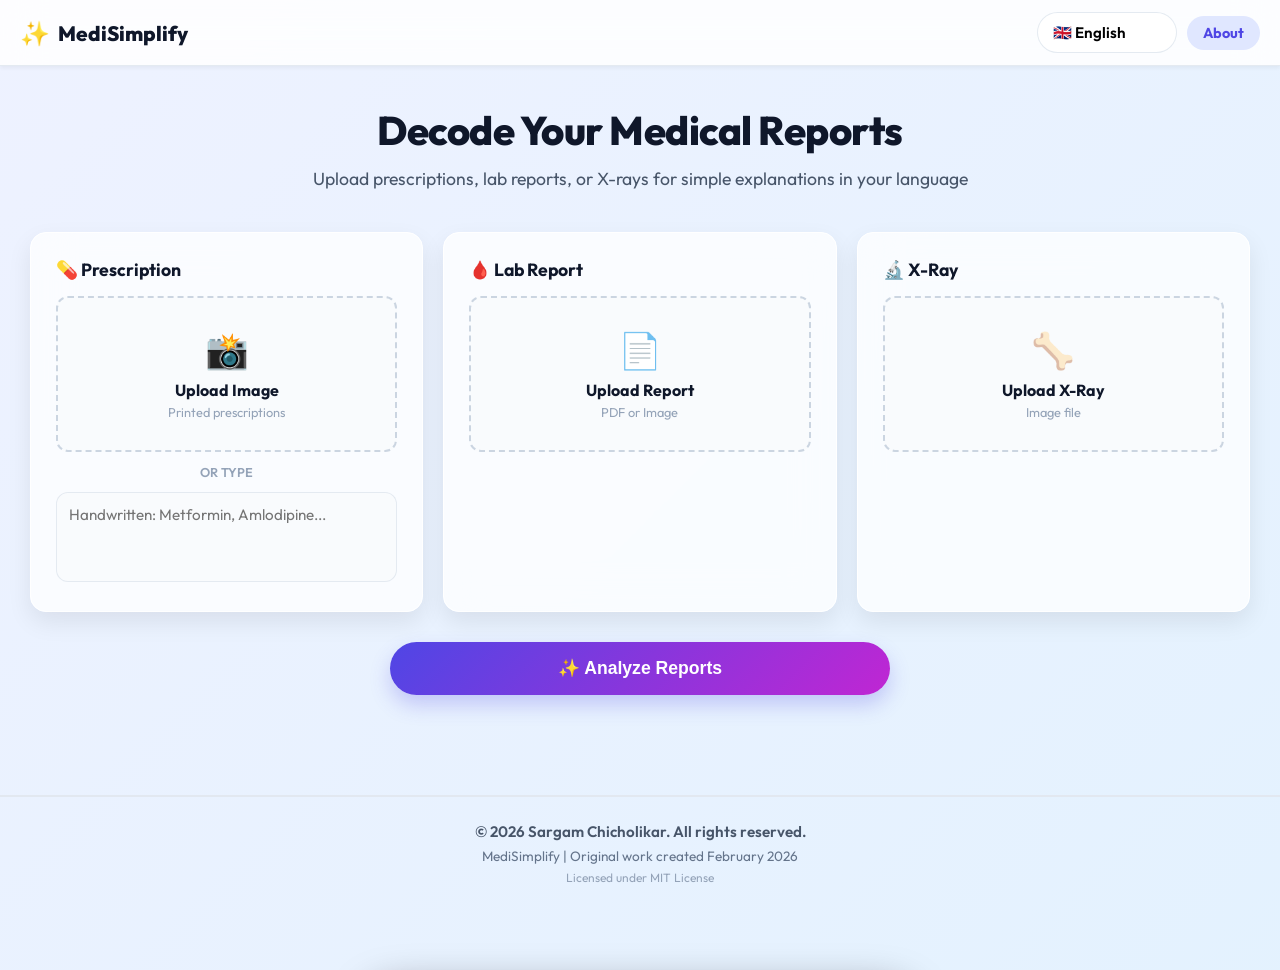
==== commit c0337722: "finnal code updation" ====
--- a/frontend/index.html
+++ b/frontend/index.html
@@ -12,7 +12,7 @@
     <link href="https://fonts.googleapis.com/css2?family=Outfit:wght@300;400;500;600;700;800&display=swap" rel="stylesheet">
     
     <!-- Styles -->
-    <link rel="stylesheet" href="styles.css">
+    <link rel="stylesheet" href="./styles.css">
 </head>
 <body>
 
@@ -182,7 +182,7 @@
     </footer>
 
     <!-- JavaScript -->
-    <script src="script.js"></script>
+    <script src="./script.js"></script>
     
 </body>
 </html>
--- a/frontend/styles.css
+++ b/frontend/styles.css
@@ -1,6 +1,7 @@
 /*
-MediSimplify - Styles
+MediSimplify - Responsive Styles
 Copyright (c) 2026 Sargam Chicholikar
+Works on: Desktop, Tablet, Mobile
 */
 
 :root {
@@ -33,7 +34,7 @@
 }
 
 body {
-    font-family: 'Outfit', sans-serif;
+    font-family: 'Outfit', -apple-system, BlinkMacSystemFont, 'Segoe UI', sans-serif;
     background: linear-gradient(-45deg, #eef2ff, #f3e8ff, #e0f2fe, #eef2ff);
     background-size: 400% 400%;
     animation: gradientBG 15s ease infinite;
@@ -63,7 +64,7 @@
     100% { background-position: 0 0; }
 }
 
-/* Navbar */
+/* Navbar - Responsive */
 .navbar {
     position: sticky;
     top: 0;
@@ -72,7 +73,7 @@
     background: rgba(255, 255, 255, 0.85);
     backdrop-filter: blur(20px);
     border-bottom: 1px solid var(--border);
-    padding: 12px 30px;
+    padding: 12px 20px;
     display: flex;
     justify-content: space-between;
     align-items: center;
@@ -80,31 +81,33 @@
 }
 
 .nav-brand {
-    font-size: 1.3rem;
+    font-size: clamp(1.1rem, 3vw, 1.3rem);
     font-weight: 800;
     display: flex;
     align-items: center;
+    gap: 8px;
+}
+
+.nav-controls {
+    display: flex;
     gap: 10px;
-}
-
-.nav-controls {
-    display: flex;
-    gap: 15px;
-    align-items: center;
+    align-items: center;
+    flex-wrap: wrap;
 }
 
 select {
-    padding: 10px 20px;
+    padding: 10px 15px;
     border-radius: 50px;
     border: 1px solid var(--border);
     font-family: inherit;
-    font-size: 0.95rem;
+    font-size: clamp(0.85rem, 2vw, 0.95rem);
     font-weight: 600;
     cursor: pointer;
     background: white;
     appearance: none;
-    padding-right: 40px;
-    min-width: 180px;
+    padding-right: 35px;
+    min-width: 140px;
+    max-width: 200px;
 }
 
 select:focus {
@@ -113,14 +116,15 @@
 }
 
 .about-link {
-    padding: 8px 18px;
+    padding: 8px 16px;
     background: var(--primary-light);
     color: var(--primary);
     text-decoration: none;
     font-weight: 700;
-    font-size: 0.9rem;
+    font-size: clamp(0.8rem, 2vw, 0.9rem);
     border-radius: 50px;
     transition: 0.3s;
+    white-space: nowrap;
 }
 
 .about-link:hover {
@@ -128,43 +132,46 @@
     color: white;
 }
 
-/* Main Container */
+/* Main Container - Responsive */
 .main-container {
     max-width: 1400px;
     margin: 0 auto;
-    padding: 40px 30px;
+    padding: clamp(20px, 5vw, 40px) clamp(15px, 4vw, 30px);
 }
 
 .hero {
     text-align: center;
-    margin-bottom: 40px;
+    margin-bottom: clamp(25px, 5vw, 40px);
 }
 
 .hero h1 {
-    font-size: 2.5rem;
+    font-size: clamp(1.8rem, 5vw, 2.5rem);
     font-weight: 800;
     margin-bottom: 12px;
     letter-spacing: -0.5px;
+    line-height: 1.2;
 }
 
 .hero .subtitle {
     color: var(--text-body);
-    font-size: 1.1rem;
-}
-
-/* Dashboard Grid */
+    font-size: clamp(0.95rem, 2.5vw, 1.1rem);
+    line-height: 1.5;
+    padding: 0 10px;
+}
+
+/* Dashboard Grid - Responsive */
 .dashboard-grid {
     display: grid;
-    grid-template-columns: repeat(auto-fit, minmax(320px, 1fr));
-    gap: 20px;
-    margin-bottom: 30px;
+    grid-template-columns: repeat(auto-fit, minmax(280px, 1fr));
+    gap: clamp(15px, 3vw, 20px);
+    margin-bottom: clamp(20px, 4vw, 30px);
 }
 
 .input-card {
     background: var(--bg-glass);
     backdrop-filter: blur(20px);
     border-radius: var(--radius-lg);
-    padding: 25px;
+    padding: clamp(20px, 4vw, 25px);
     border: 1px solid white;
     box-shadow: var(--shadow-float);
     transition: 0.3s;
@@ -176,7 +183,7 @@
 
 .card-header {
     font-weight: 700;
-    font-size: 1.1rem;
+    font-size: clamp(1rem, 2.5vw, 1.1rem);
     margin-bottom: 15px;
     display: flex;
     align-items: center;
@@ -186,11 +193,16 @@
 .upload-zone {
     border: 2px dashed #cbd5e1;
     border-radius: var(--radius-md);
-    padding: 30px 15px;
+    padding: clamp(20px, 4vw, 30px) 15px;
     text-align: center;
     cursor: pointer;
     background: rgba(248, 250, 252, 0.6);
     transition: 0.3s;
+    min-height: 140px;
+    display: flex;
+    flex-direction: column;
+    align-items: center;
+    justify-content: center;
 }
 
 .upload-zone:hover {
@@ -205,7 +217,7 @@
 }
 
 .icon-large {
-    font-size: 2.2rem;
+    font-size: clamp(1.8rem, 5vw, 2.2rem);
     margin-bottom: 8px;
     display: block;
 }
@@ -217,9 +229,10 @@
 .file-status {
     margin-top: 10px;
     font-weight: 600;
-    font-size: 0.85rem;
+    font-size: clamp(0.75rem, 2vw, 0.85rem);
     color: var(--success);
     display: none;
+    word-break: break-word;
 }
 
 textarea {
@@ -228,9 +241,10 @@
     border: 1px solid var(--border);
     border-radius: var(--radius-md);
     font-family: inherit;
-    font-size: 0.95rem;
+    font-size: clamp(0.9rem, 2vw, 0.95rem);
     resize: none;
     background: rgba(248, 250, 252, 0.6);
+    height: clamp(70px, 15vw, 90px);
 }
 
 textarea:focus {
@@ -239,22 +253,23 @@
     background: white;
 }
 
-/* Analyze Button */
+/* Analyze Button - Responsive */
 .analyze-btn {
     width: 100%;
     max-width: 500px;
     margin: 0 auto;
     display: block;
-    padding: 16px;
+    padding: clamp(14px, 3vw, 16px);
     background: linear-gradient(135deg, var(--primary), var(--accent));
     color: white;
     border: none;
     border-radius: 50px;
-    font-size: 1.1rem;
+    font-size: clamp(1rem, 2.5vw, 1.1rem);
     font-weight: 700;
     cursor: pointer;
     box-shadow: 0 10px 20px rgba(79, 70, 229, 0.25);
     transition: 0.3s;
+    touch-action: manipulation;
 }
 
 .analyze-btn:hover {
@@ -262,14 +277,18 @@
     box-shadow: 0 15px 30px rgba(79, 70, 229, 0.3);
 }
 
+.analyze-btn:active {
+    transform: translateY(0);
+}
+
 .analyze-btn:disabled {
     opacity: 0.7;
     cursor: wait;
 }
 
-/* Results */
+/* Results - Responsive */
 #result {
-    margin-top: 50px;
+    margin-top: clamp(30px, 6vw, 50px);
     display: none;
     animation: slideUpFade 0.6s ease forwards;
     max-width: 1300px;
@@ -281,27 +300,27 @@
     background: white;
     border: 2px solid var(--success);
     color: var(--success);
-    padding: 10px 25px;
+    padding: 10px 20px;
     border-radius: 50px;
     display: inline-flex;
     align-items: center;
     gap: 8px;
     font-weight: 700;
-    font-size: 1rem;
-    margin-bottom: 30px;
+    font-size: clamp(0.9rem, 2vw, 1rem);
+    margin-bottom: clamp(20px, 4vw, 30px);
     box-shadow: var(--shadow-sm);
 }
 
 .stats-row {
     display: grid;
-    grid-template-columns: repeat(auto-fit, minmax(180px, 1fr));
-    gap: 15px;
-    margin-bottom: 40px;
+    grid-template-columns: repeat(auto-fit, minmax(140px, 1fr));
+    gap: clamp(10px, 2vw, 15px);
+    margin-bottom: clamp(30px, 5vw, 40px);
 }
 
 .stat-box {
     background: white;
-    padding: 20px;
+    padding: clamp(15px, 3vw, 20px);
     border-radius: var(--radius-lg);
     text-align: center;
     border: 1px solid var(--border);
@@ -309,18 +328,18 @@
 }
 
 .stat-val {
-    font-size: 2.2rem;
+    font-size: clamp(1.8rem, 5vw, 2.2rem);
     font-weight: 800;
     line-height: 1;
     margin-bottom: 6px;
 }
 
 .stat-label {
-    font-size: 0.8rem;
+    font-size: clamp(0.7rem, 1.8vw, 0.8rem);
     color: var(--text-light);
     font-weight: 700;
     text-transform: uppercase;
-    letter-spacing: 1.2px;
+    letter-spacing: 1px;
 }
 
 .section-header {
@@ -329,11 +348,13 @@
     align-items: center;
     border-bottom: 2px solid var(--border);
     padding-bottom: 12px;
-    margin: 40px 0 25px 0;
+    margin: clamp(30px, 6vw, 40px) 0 clamp(20px, 4vw, 25px) 0;
+    flex-wrap: wrap;
+    gap: 15px;
 }
 
 .report-section-title {
-    font-size: 1.5rem;
+    font-size: clamp(1.2rem, 3vw, 1.5rem);
     font-weight: 800;
     display: flex;
     align-items: center;
@@ -344,14 +365,14 @@
 
 .results-grid {
     display: grid;
-    grid-template-columns: repeat(auto-fill, minmax(350px, 1fr));
-    gap: 20px;
+    grid-template-columns: repeat(auto-fill, minmax(min(100%, 320px), 1fr));
+    gap: clamp(15px, 3vw, 20px);
 }
 
 .result-card {
     background: white;
     border-radius: var(--radius-lg);
-    padding: 25px;
+    padding: clamp(20px, 4vw, 25px);
     border: 1px solid var(--border);
     box-shadow: var(--shadow-float);
     transition: 0.3s;
@@ -379,6 +400,8 @@
     justify-content: space-between;
     align-items: flex-start;
     margin-bottom: 15px;
+    flex-wrap: wrap;
+    gap: 10px;
 }
 
 .icon-title-group {
@@ -388,47 +411,51 @@
 }
 
 .icon-circle {
-    width: 44px;
-    height: 44px;
+    width: clamp(38px, 8vw, 44px);
+    height: clamp(38px, 8vw, 44px);
     border-radius: 50%;
     display: flex;
     align-items: center;
     justify-content: center;
-    font-size: 1.3rem;
+    font-size: clamp(1.1rem, 2.5vw, 1.3rem);
     background: var(--bg-light, #f1f5f9);
+    flex-shrink: 0;
 }
 
 .card-title {
-    font-size: 1.15rem;
+    font-size: clamp(1rem, 2.5vw, 1.15rem);
     font-weight: 700;
     color: var(--text-dark);
+    word-break: break-word;
 }
 
 .card-badge {
-    padding: 5px 14px;
+    padding: 5px 12px;
     border-radius: 50px;
-    font-size: 0.8rem;
-    font-weight: 700;
+    font-size: clamp(0.75rem, 1.8vw, 0.8rem);
+    font-weight: 700;
+    white-space: nowrap;
 }
 
 .lab-value {
-    font-size: 2rem;
+    font-size: clamp(1.6rem, 4vw, 2rem);
     font-weight: 800;
     margin: 10px 0;
     line-height: 1;
     color: var(--card-color);
+    word-break: break-word;
 }
 
 .info-block {
     background: #f8fafc;
-    padding: 16px;
+    padding: clamp(12px, 3vw, 16px);
     border-radius: 10px;
     margin-top: 15px;
     border: 1px solid #e2e8f0;
 }
 
 .info-block-title {
-    font-size: 0.75rem;
+    font-size: clamp(0.7rem, 1.8vw, 0.75rem);
     text-transform: uppercase;
     font-weight: 700;
     color: var(--text-light);
@@ -437,35 +464,38 @@
 }
 
 .info-block-text {
-    font-size: 0.95rem;
+    font-size: clamp(0.9rem, 2vw, 0.95rem);
     color: var(--text-body);
-    line-height: 1.5;
+    line-height: 1.6;
+    word-break: break-word;
 }
 
 .action-block {
     margin-top: 12px;
-    padding: 12px;
+    padding: clamp(10px, 2.5vw, 12px);
     border-radius: 10px;
     font-weight: 600;
-    font-size: 0.9rem;
+    font-size: clamp(0.85rem, 2vw, 0.9rem);
     display: flex;
     gap: 8px;
     align-items: flex-start;
+    word-break: break-word;
 }
 
 .section-audio-btn {
     background: var(--primary-light);
     color: var(--primary);
     border: none;
-    padding: 8px 16px;
+    padding: 8px 14px;
     border-radius: 50px;
     font-weight: 700;
-    font-size: 0.85rem;
+    font-size: clamp(0.8rem, 1.8vw, 0.85rem);
     cursor: pointer;
     transition: 0.3s;
     display: flex;
     align-items: center;
     gap: 6px;
+    white-space: nowrap;
 }
 
 .section-audio-btn:hover {
@@ -473,22 +503,22 @@
     color: white;
 }
 
-/* Floating Audio Player */
+/* Floating Audio Player - Mobile Optimized */
 .floating-player {
     position: fixed;
-    bottom: 25px;
+    bottom: 15px;
     left: 50%;
     transform: translateX(-50%) translateY(150px);
     background: rgba(15, 23, 42, 0.95);
     backdrop-filter: blur(15px);
-    padding: 12px 20px;
+    padding: 12px 15px;
     border-radius: 50px;
     display: flex;
     align-items: center;
-    gap: 15px;
+    gap: 12px;
     box-shadow: 0 15px 40px rgba(0,0,0,0.4);
     z-index: 1000;
-    width: 90%;
+    width: calc(100% - 30px);
     max-width: 550px;
     transition: transform 0.5s cubic-bezier(0.175, 0.885, 0.32, 1.275);
     border: 1px solid rgba(255,255,255,0.1);
@@ -501,45 +531,54 @@
 .player-info {
     color: white;
     flex-shrink: 0;
-    min-width: 120px;
+    min-width: 100px;
+    max-width: 120px;
 }
 
 .player-title {
     font-weight: 700;
-    font-size: 0.85rem;
+    font-size: clamp(0.75rem, 1.8vw, 0.85rem);
     margin-bottom: 2px;
+    white-space: nowrap;
+    overflow: hidden;
+    text-overflow: ellipsis;
 }
 
 .player-subtitle {
-    font-size: 0.75rem;
+    font-size: clamp(0.7rem, 1.5vw, 0.75rem);
     color: #94a3b8;
 }
 
 .player-controls {
     display: flex;
     align-items: center;
-    gap: 10px;
+    gap: 8px;
     flex-grow: 1;
+    min-width: 0;
 }
 
 .btn-circle {
-    width: 36px;
-    height: 36px;
+    width: clamp(32px, 7vw, 36px);
+    height: clamp(32px, 7vw, 36px);
     border-radius: 50%;
     border: none;
     cursor: pointer;
     display: flex;
     align-items: center;
     justify-content: center;
-    font-size: 1rem;
+    font-size: clamp(0.9rem, 2vw, 1rem);
     background: rgba(255,255,255,0.1);
     color: white;
     transition: 0.2s;
+    flex-shrink: 0;
 }
 
 .btn-circle:hover {
     background: rgba(255,255,255,0.2);
-    transform: scale(1.05);
+}
+
+.btn-circle:active {
+    transform: scale(0.95);
 }
 
 .btn-play {
@@ -558,6 +597,7 @@
     border-radius: 10px;
     cursor: pointer;
     overflow: hidden;
+    min-width: 60px;
 }
 
 .progress-bar {
@@ -579,14 +619,15 @@
     background: transparent;
     border: none;
     color: #ef4444;
-    font-size: 1.2rem;
+    font-size: clamp(1rem, 2.5vw, 1.2rem);
     cursor: pointer;
+    flex-shrink: 0;
 }
 
 /* Loading Spinner */
 .spinner {
-    width: 50px;
-    height: 50px;
+    width: clamp(40px, 8vw, 50px);
+    height: clamp(40px, 8vw, 50px);
     border: 4px solid #e0e7ff;
     border-top-color: var(--primary);
     border-radius: 50%;
@@ -594,7 +635,9 @@
     animation: spin 1s linear infinite;
 }
 
-/* Responsive */
+/* ==================== MOBILE RESPONSIVE ==================== */
+
+/* Tablets (portrait) */
 @media (max-width: 992px) {
     .navbar {
         flex-direction: column;
@@ -602,26 +645,174 @@
         padding: 15px;
     }
     
+    .nav-controls {
+        width: 100%;
+        justify-content: center;
+    }
+    
+    select {
+        min-width: 160px;
+    }
+    
     .section-header {
         flex-direction: column;
         align-items: flex-start;
         gap: 12px;
     }
-}
-
+    
+    .section-audio-btn {
+        width: 100%;
+        justify-content: center;
+    }
+    
+    .dashboard-grid {
+        grid-template-columns: 1fr;
+    }
+}
+
+/* Mobile phones */
 @media (max-width: 768px) {
+    body {
+        padding-bottom: 100px;
+    }
+    
     .dashboard-grid,
     .results-grid {
         grid-template-columns: 1fr;
     }
     
+    .stats-row {
+        grid-template-columns: repeat(2, 1fr);
+    }
+    
+    .floating-player {
+        border-radius: 20px;
+        padding: 12px;
+        bottom: 10px;
+        width: calc(100% - 20px);
+    }
+    
+    .player-info {
+        min-width: 80px;
+    }
+    
+    .player-controls {
+        gap: 6px;
+    }
+    
+    .btn-circle {
+        width: 32px;
+        height: 32px;
+    }
+    
+    .hero h1 {
+        font-size: 1.8rem;
+    }
+    
+    .result-card {
+        padding: 20px;
+    }
+    
+    .card-top-row {
+        flex-direction: column;
+        align-items: flex-start;
+    }
+    
+    .upload-zone {
+        min-height: 120px;
+        padding: 20px 10px;
+    }
+}
+
+/* Small phones */
+@media (max-width: 480px) {
+    .main-container {
+        padding: 20px 15px;
+    }
+    
+    .stats-row {
+        grid-template-columns: 1fr;
+    }
+    
+    .nav-brand {
+        font-size: 1.1rem;
+    }
+    
+    select {
+        width: 100%;
+        min-width: auto;
+    }
+    
+    .about-link {
+        width: 100%;
+        text-align: center;
+    }
+    
+    .analyze-btn {
+        font-size: 1rem;
+        padding: 14px;
+    }
+    
     .floating-player {
         flex-wrap: wrap;
-        border-radius: 16px;
         padding: 15px;
-    }
-    
-    .hero h1 {
-        font-size: 2rem;
+        gap: 10px;
+    }
+    
+    .player-info {
+        width: 100%;
+        text-align: center;
+        min-width: auto;
+        max-width: none;
+    }
+    
+    .player-controls {
+        width: 100%;
+    }
+}
+
+/* Touch device optimizations */
+@media (hover: none) and (pointer: coarse) {
+    .upload-zone {
+        padding: 25px 15px;
+    }
+    
+    .analyze-btn {
+        padding: 16px;
+        min-height: 54px;
+    }
+    
+    .btn-circle {
+        min-width: 44px;
+        min-height: 44px;
+    }
+    
+    .section-audio-btn {
+        min-height: 44px;
+        padding: 10px 16px;
+    }
+}
+
+/* Landscape mobile */
+@media (max-width: 896px) and (orientation: landscape) {
+    .hero {
+        margin-bottom: 20px;
+    }
+    
+    .dashboard-grid {
+        grid-template-columns: repeat(auto-fit, minmax(250px, 1fr));
+    }
+}
+
+/* Print styles */
+@media print {
+    .navbar,
+    .floating-player,
+    .analyze-btn {
+        display: none;
+    }
+    
+    body {
+        background: white;
     }
 }
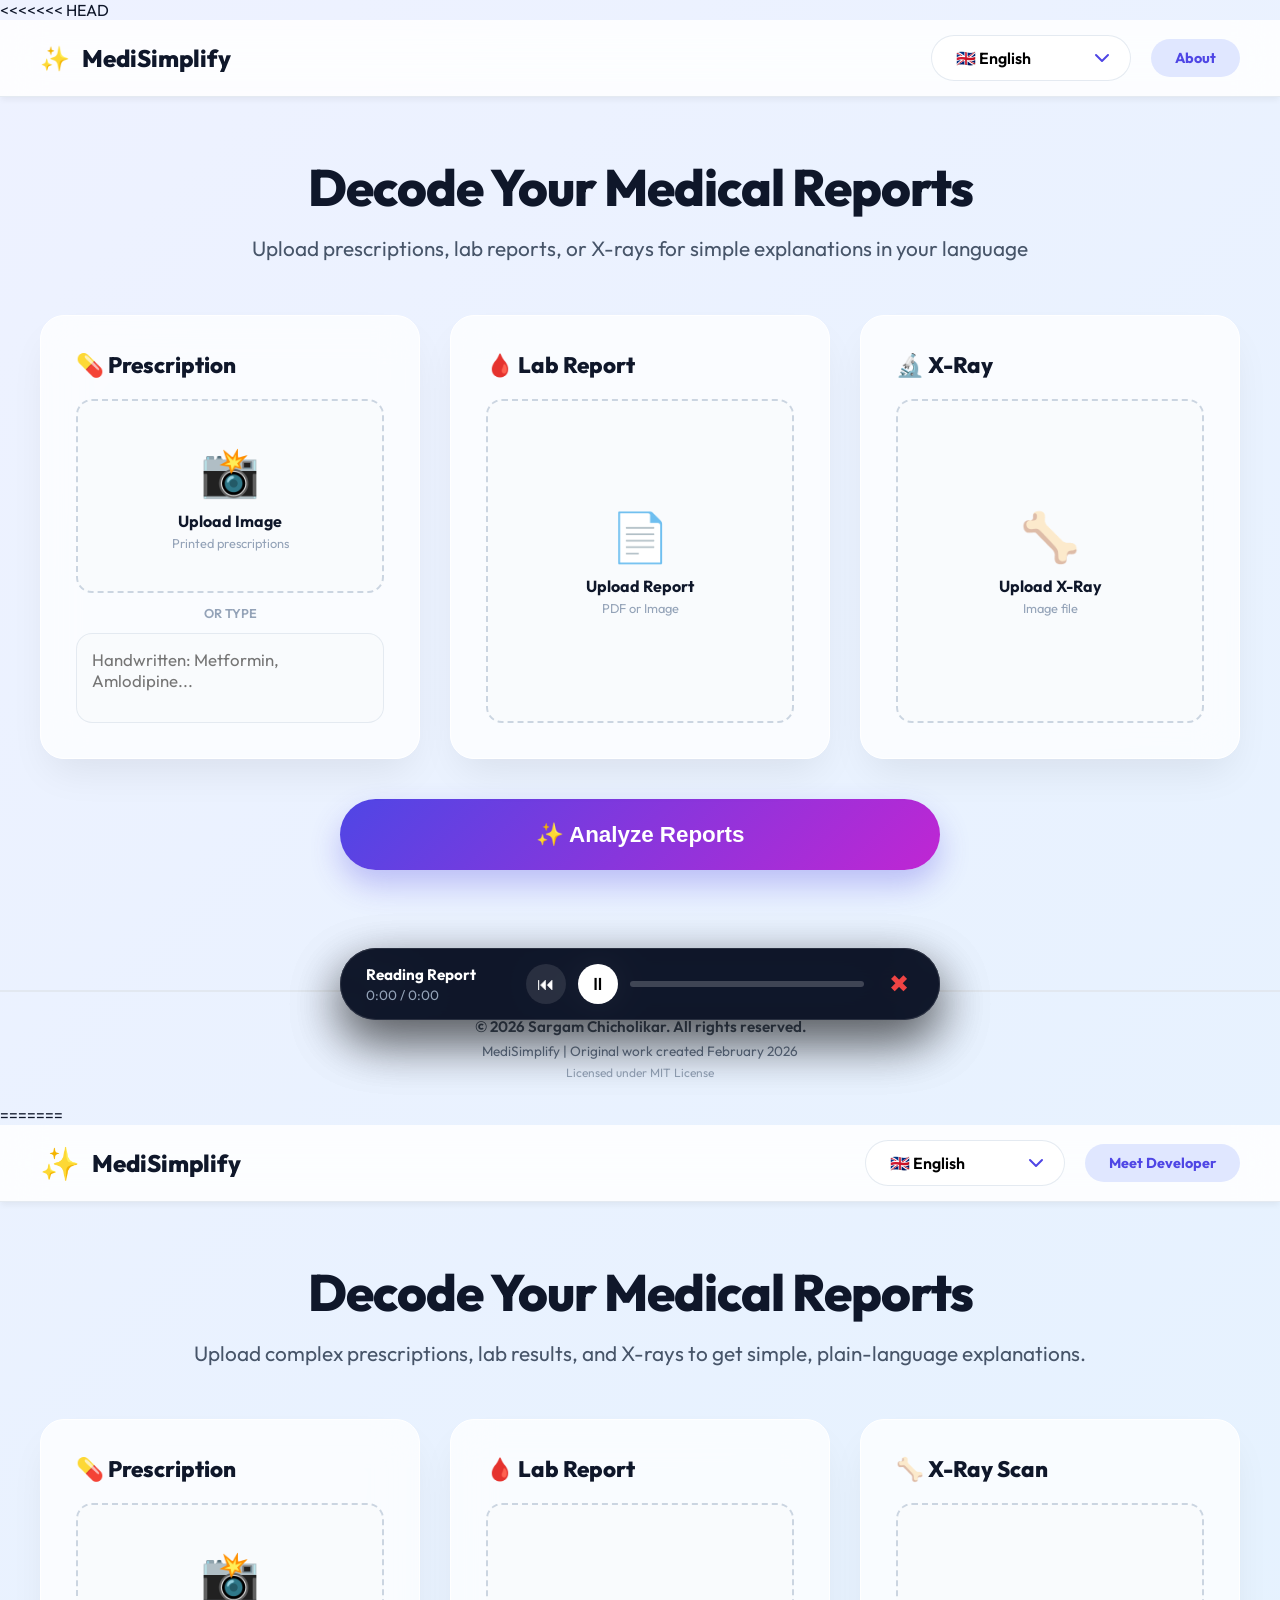
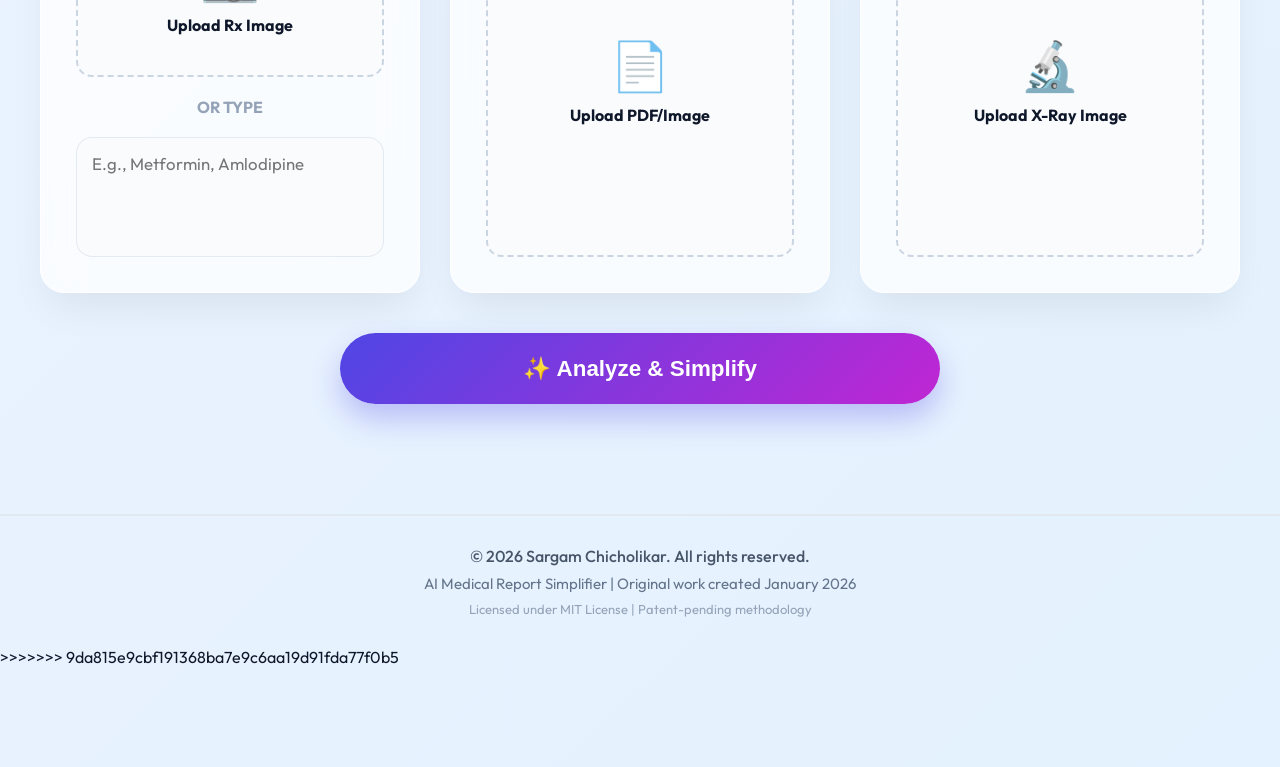
==== commit 5cac93cb: "Launch: MediSimplify v1.0 - Production Ready" ====
--- a/frontend/index.html
+++ b/frontend/index.html
@@ -1,3 +1,4 @@
+<<<<<<< HEAD
 <!DOCTYPE html>
 <html lang="en">
 <head>
@@ -185,4 +186,714 @@
     <script src="./script.js"></script>
     
 </body>
+=======
+<!DOCTYPE html>
+<html lang="en">
+<head>
+    <meta charset="UTF-8">
+    <meta name="viewport" content="width=device-width, initial-scale=1.0">
+    <title>AI Medical Simplifier</title>
+    <link href="https://fonts.googleapis.com/css2?family=Outfit:wght@300;400;500;600;700;800&display=swap" rel="stylesheet">
+    
+    <style>
+        :root {
+            --primary: #4f46e5;
+            --primary-light: #e0e7ff;
+            --accent: #c026d3;
+            --success: #10b981;
+            --success-light: #d1fae5;
+            --warning: #f59e0b;
+            --warning-light: #fef3c7;
+            --danger: #ef4444;
+            --danger-light: #fee2e2;
+            --xray: #8b5cf6;
+            --xray-light: #ede9fe;
+            --text-dark: #0f172a;
+            --text-body: #475569;
+            --text-light: #94a3b8;
+            --bg-glass: rgba(255, 255, 255, 0.75);
+            --border: rgba(226, 232, 240, 0.9);
+            --radius-md: 16px;
+            --radius-lg: 24px;
+            --shadow-sm: 0 4px 6px -1px rgba(0,0,0,0.05);
+            --shadow-float: 0 20px 40px -10px rgba(0,0,0,0.08);
+        }
+
+        * { margin: 0; padding: 0; box-sizing: border-box; }
+
+        body {
+            font-family: 'Outfit', sans-serif;
+            background: linear-gradient(-45deg, #eef2ff, #f3e8ff, #e0f2fe, #eef2ff);
+            background-size: 400% 400%;
+            animation: gradientBG 15s ease infinite;
+            min-height: 100vh;
+            color: var(--text-dark);
+            overflow-x: hidden;
+            padding-bottom: 100px;
+        }
+
+        @keyframes gradientBG {
+            0% { background-position: 0% 50%; }
+            50% { background-position: 100% 50%; }
+            100% { background-position: 0% 50%; }
+        }
+
+        @keyframes slideUpFade {
+            from { opacity: 0; transform: translateY(40px); }
+            to { opacity: 1; transform: translateY(0); }
+        }
+
+        /* --- Navigation & Header --- */
+        .navbar {
+            position: sticky;
+            top: 0; width: 100%; z-index: 100;
+            background: rgba(255, 255, 255, 0.85);
+            backdrop-filter: blur(20px); -webkit-backdrop-filter: blur(20px);
+            border-bottom: 1px solid var(--border);
+            padding: 15px 40px;
+            display: flex; justify-content: space-between; align-items: center;
+            box-shadow: var(--shadow-sm);
+        }
+        .nav-brand { font-size: 1.5rem; font-weight: 800; display: flex; align-items: center; gap: 12px; }
+        .nav-controls { display: flex; gap: 20px; align-items: center; }
+
+        select {
+            padding: 12px 24px; border-radius: 50px; border: 1px solid var(--border);
+            font-family: inherit; font-size: 1rem; font-weight: 600; cursor: pointer;
+            background: white url("data:image/svg+xml,%3Csvg xmlns='http://www.w3.org/2000/svg' width='24' height='24' fill='none' stroke='%234f46e5' stroke-width='2' stroke-linecap='round' stroke-linejoin='round'%3E%3Cpolyline points='6 9 12 15 18 9'%3E%3C/polyline%3E%3C/svg%3E") no-repeat right 16px center;
+            appearance: none; padding-right: 50px; min-width: 200px;
+        }
+        select:focus { outline: none; border-color: var(--primary); }
+        
+        .about-link {
+            padding: 10px 24px; background: var(--primary-light); color: var(--primary);
+            text-decoration: none; font-weight: 700; border-radius: 50px; transition: 0.3s;
+        }
+        .about-link:hover { background: var(--primary); color: white; transform: translateY(-2px); }
+
+        .main-container { max-width: 1600px; margin: 0 auto; padding: 60px 40px; }
+        .hero { text-align: center; margin-bottom: 50px; }
+        .hero h1 { font-size: clamp(2.5rem, 4vw, 4rem); font-weight: 800; margin-bottom: 15px; letter-spacing: -1px; }
+        .hero .subtitle { color: var(--text-body); font-size: 1.3rem; }
+
+        /* --- Dashboard Upload Grid --- */
+        .dashboard-grid {
+            display: grid; grid-template-columns: repeat(auto-fit, minmax(380px, 1fr)); gap: 30px; margin-bottom: 40px;
+        }
+
+        .input-card {
+            background: var(--bg-glass); backdrop-filter: blur(20px);
+            border-radius: var(--radius-lg); padding: 35px; border: 1px solid white;
+            box-shadow: var(--shadow-float); transition: 0.4s; display: flex; flex-direction: column;
+        }
+        .input-card:hover { transform: translateY(-5px); background: rgba(255,255,255,0.9); }
+
+        .card-header { font-weight: 800; font-size: 1.4rem; margin-bottom: 20px; display: flex; align-items: center; gap: 12px; }
+        .upload-zone {
+            flex-grow: 1; border: 2px dashed #cbd5e1; border-radius: var(--radius-md);
+            padding: 40px 20px; text-align: center; cursor: pointer; background: rgba(248, 250, 252, 0.6); transition: 0.3s;
+        }
+        .upload-zone:hover { border-color: var(--primary); background: rgba(238, 242, 255, 0.8); }
+        .upload-zone.has-file { border-color: var(--success); background: var(--success-light); border-style: solid; }
+        .icon-large { font-size: 3rem; margin-bottom: 10px; display: block; }
+        input[type="file"] { display: none; }
+        .file-status { margin-top: 15px; font-weight: 700; color: var(--success); display: none; background: white; padding: 5px 15px; border-radius: 50px; }
+        
+        textarea {
+            width: 100%; padding: 15px; border: 1px solid var(--border); border-radius: var(--radius-md);
+            font-family: inherit; font-size: 1.05rem; resize: none; height: 120px; background: rgba(248, 250, 252, 0.6);
+        }
+        textarea:focus { outline: none; border-color: var(--primary); background: white; }
+
+        .analyze-btn {
+            width: 100%; max-width: 600px; margin: 0 auto; display: block; padding: 22px;
+            background: linear-gradient(135deg, var(--primary), var(--accent)); color: white;
+            border: none; border-radius: 50px; font-size: 1.4rem; font-weight: 800; cursor: pointer;
+            box-shadow: 0 15px 30px rgba(79, 70, 229, 0.3); transition: 0.3s;
+        }
+        .analyze-btn:hover { transform: translateY(-4px); box-shadow: 0 20px 40px rgba(79, 70, 229, 0.4); }
+        .analyze-btn:disabled { opacity: 0.7; cursor: wait; transform: none; }
+
+        /* --- NEW RESULT DASHBOARD UI --- */
+        #result { margin-top: 60px; display: none; animation: slideUpFade 0.6s ease forwards; max-width: 1400px; margin-left: auto; margin-right: auto; }
+
+        .result-success-badge {
+            background: white; border: 2px solid var(--success); color: var(--success);
+            padding: 12px 30px; border-radius: 50px; display: inline-flex; align-items: center; gap: 10px;
+            font-weight: 800; font-size: 1.2rem; margin-bottom: 40px; box-shadow: var(--shadow-sm);
+        }
+
+        .stats-row { display: grid; grid-template-columns: repeat(auto-fit, minmax(200px, 1fr)); gap: 20px; margin-bottom: 60px; }
+        .stat-box {
+            background: white; padding: 25px; border-radius: var(--radius-lg); text-align: center;
+            border: 1px solid var(--border); box-shadow: var(--shadow-float);
+        }
+        .stat-val { font-size: 3rem; font-weight: 800; line-height: 1; margin-bottom: 8px; }
+        .stat-label { font-size: 0.95rem; color: var(--text-light); font-weight: 800; text-transform: uppercase; letter-spacing: 1.5px; }
+
+        .section-header {
+            display: flex; justify-content: space-between; align-items: flex-end;
+            border-bottom: 2px solid var(--border); padding-bottom: 15px; margin: 50px 0 30px 0;
+        }
+        .report-section-title { font-size: 2rem; font-weight: 800; display: flex; align-items: center; gap: 15px; color: var(--text-dark); margin: 0; }
+        
+        .results-grid { display: grid; grid-template-columns: repeat(auto-fill, minmax(400px, 1fr)); gap: 25px; }
+
+        .result-card {
+            background: white; border-radius: var(--radius-lg); padding: 30px;
+            border: 1px solid var(--border); box-shadow: var(--shadow-float);
+            display: flex; flex-direction: column; transition: 0.3s; position: relative; overflow: hidden;
+        }
+        .result-card:hover { transform: translateY(-5px); box-shadow: 0 25px 50px -12px rgba(0,0,0,0.15); }
+        .result-card::before { content: ''; position: absolute; top: 0; left: 0; width: 100%; height: 5px; background: var(--card-color, var(--primary)); }
+
+        .card-top-row { display: flex; justify-content: space-between; align-items: flex-start; margin-bottom: 20px; }
+        .icon-title-group { display: flex; align-items: center; gap: 15px; }
+        .icon-circle {
+            width: 50px; height: 50px; border-radius: 50%; display: flex; align-items: center; justify-content: center;
+            font-size: 1.5rem; background: var(--bg-light, #f1f5f9); color: var(--color-dark, #0f172a);
+        }
+        .card-title { font-size: 1.4rem; font-weight: 800; color: var(--text-dark); }
+        .card-badge { padding: 6px 16px; border-radius: 50px; font-size: 0.9rem; font-weight: 800; text-align: center; }
+
+        .lab-value { font-size: 2.8rem; font-weight: 800; margin: 10px 0; line-height: 1; color: var(--card-color); }
+        .info-block { background: #f8fafc; padding: 20px; border-radius: 12px; margin-top: auto; border: 1px solid #e2e8f0; }
+        .info-block-title { font-size: 0.9rem; text-transform: uppercase; font-weight: 800; color: var(--text-light); margin-bottom: 8px; letter-spacing: 1px; }
+        .info-block-text { font-size: 1.1rem; color: var(--text-body); line-height: 1.6; }
+        .action-block { margin-top: 15px; padding: 15px; border-radius: 12px; font-weight: 600; display: flex; gap: 10px; align-items: flex-start; }
+        
+        .section-audio-btn {
+            background: var(--primary-light); color: var(--primary); border: none; padding: 10px 20px;
+            border-radius: 50px; font-weight: 800; cursor: pointer; transition: 0.3s; display: flex; align-items: center; gap: 8px;
+        }
+        .section-audio-btn:hover { background: var(--primary); color: white; }
+
+        /* --- FLOATING AUDIO PLAYER --- */
+        .floating-player {
+            position: fixed; bottom: 30px; left: 50%; transform: translateX(-50%) translateY(150px);
+            background: rgba(15, 23, 42, 0.95); backdrop-filter: blur(15px); -webkit-backdrop-filter: blur(15px);
+            padding: 15px 25px; border-radius: 50px; display: flex; align-items: center; gap: 20px;
+            box-shadow: 0 20px 50px rgba(0,0,0,0.4); z-index: 1000; width: 90%; max-width: 600px;
+            transition: transform 0.5s cubic-bezier(0.175, 0.885, 0.32, 1.275);
+            border: 1px solid rgba(255,255,255,0.1);
+        }
+        .floating-player.active { transform: translateX(-50%) translateY(0); }
+        
+        .player-info { color: white; flex-shrink: 0; min-width: 140px; }
+        .player-title { font-weight: 700; font-size: 0.95rem; margin-bottom: 2px; }
+        .player-subtitle { font-size: 0.85rem; color: #94a3b8; }
+
+        .player-controls { display: flex; align-items: center; gap: 12px; flex-grow: 1; }
+        .btn-circle {
+            width: 40px; height: 40px; border-radius: 50%; border: none; cursor: pointer;
+            display: flex; align-items: center; justify-content: center; font-size: 1.1rem;
+            background: rgba(255,255,255,0.1); color: white; transition: 0.2s;
+        }
+        .btn-circle:hover { background: rgba(255,255,255,0.2); transform: scale(1.1); }
+        .btn-play { background: white; color: black; }
+        .btn-play:hover { background: #e2e8f0; }
+
+        /* Normal Progress Bar */
+        .progress-container { flex-grow: 1; height: 6px; background: rgba(255,255,255,0.2); border-radius: 10px; cursor: pointer; position: relative; overflow: hidden; }
+        .progress-bar { height: 100%; background: var(--success); width: 0%; border-radius: 10px; position: relative; transition: width 0.1s linear; }
+        
+        /* Generating Animation Progress Bar */
+        .progress-container.generating .progress-bar {
+            width: 100% !important;
+            background: linear-gradient(90deg, var(--primary), var(--accent), var(--success), var(--primary));
+            background-size: 300% 100%;
+            animation: generatePulse 1.5s linear infinite;
+        }
+        @keyframes generatePulse {
+            0% { background-position: 100% 0; }
+            100% { background-position: 0 0; }
+        }
+
+        .player-close { background: transparent; border: none; color: #ef4444; font-size: 1.5rem; cursor: pointer; padding: 5px; }
+
+        .spinner { width: 60px; height: 60px; border: 5px solid #e0e7ff; border-top-color: var(--primary); border-radius: 50%; margin: 0 auto 20px; animation: spin 1s linear infinite; }
+        @keyframes spin { to { transform: rotate(360deg); } }
+
+        @media (max-width: 992px) { .navbar { flex-direction: column; gap: 15px; } .section-header { flex-direction: column; align-items: flex-start; gap: 15px; } }
+        @media (max-width: 768px) {
+            .dashboard-grid, .results-grid { grid-template-columns: 1fr; }
+            .floating-player { flex-wrap: wrap; border-radius: 20px; padding: 20px; }
+            .player-info { width: 100%; text-align: center; margin-bottom: 5px; }
+        }
+    </style>
+</head>
+<body>
+
+    <nav class="navbar">
+        <div class="nav-brand"><span style="font-size: 2rem;">✨</span> MediSimplify</div>
+        <div class="nav-controls">
+            <select id="languageSelect">
+                <option value="English">🇬🇧 English</option>
+                <option value="Hindi">🇮🇳 हिन्दी (Hindi)</option>
+                <option value="Gujarati">🇮🇳 ગુજરાતી (Gujarati)</option>
+                <option value="Punjabi">🇮🇳 ਪੰਜਾਬੀ (Punjabi)</option>
+                <option value="Malayalam">🇮🇳 മലയാളം (Malayalam)</option>
+                <option value="Bengali">🇮🇳 বাংলা (Bengali)</option>
+                <option value="Assamese">🇮🇳 অসমীয়া (Assamese)</option>
+                <option value="Tamil">🇮🇳 தமிழ் (Tamil)</option>
+                <option value="Telugu">🇮🇳 తెలుగు (Telugu)</option>
+                <option value="Marathi">🇮🇳 मराठी (Marathi)</option>
+            </select>
+            <a href="about.html" class="about-link">Meet Developer</a>
+        </div>
+    </nav>
+
+    <main class="main-container">
+        <header class="hero">
+            <h1>Decode Your Medical Reports</h1>
+            <p class="subtitle">Upload complex prescriptions, lab results, and X-rays to get simple, plain-language explanations.</p>
+        </header>
+
+        <div class="dashboard-grid">
+            <div class="input-card">
+                <div class="card-header">💊 Prescription</div>
+                <div class="upload-zone" id="prescBox" onclick="document.getElementById('prescFile').click()">
+                    <span class="icon-large">📸</span>
+                    <strong>Upload Rx Image</strong>
+                    <input type="file" id="prescFile" accept="image/*" onchange="fileSelected(this, 'prescName', 'prescBox')">
+                    <div id="prescName" class="file-status"></div>
+                </div>
+                <div style="text-align: center; margin: 20px 0; font-weight: 700; color: var(--text-light);">OR TYPE</div>
+                <textarea id="drugInput" placeholder="E.g., Metformin, Amlodipine"></textarea>
+            </div>
+
+            <div class="input-card">
+                <div class="card-header">🩸 Lab Report</div>
+                <div class="upload-zone" id="labBox" onclick="document.getElementById('labFile').click()">
+                    <span class="icon-large">📄</span>
+                    <strong>Upload PDF/Image</strong>
+                    <input type="file" id="labFile" accept=".pdf,image/*" onchange="fileSelected(this, 'labName', 'labBox')">
+                    <div id="labName" class="file-status"></div>
+                </div>
+            </div>
+
+            <div class="input-card">
+                <div class="card-header">🦴 X-Ray Scan</div>
+                <div class="upload-zone" id="xrayBox" onclick="document.getElementById('xrayFile').click()">
+                    <span class="icon-large">🔬</span>
+                    <strong>Upload X-Ray Image</strong>
+                    <input type="file" id="xrayFile" accept="image/*" onchange="fileSelected(this, 'xrayName', 'xrayBox')">
+                    <div id="xrayName" class="file-status"></div>
+                </div>
+            </div>
+        </div>
+
+        <button onclick="analyze()" id="btn" class="analyze-btn">✨ Analyze & Simplify</button>
+        
+        <div id="result"></div>
+    </main>
+
+    <div id="floatingPlayer" class="floating-player">
+        <div class="player-info">
+            <div id="playerTitle" class="player-title">Reading Report</div>
+            <div id="playerTime" class="player-subtitle">0:00 / 0:00</div>
+        </div>
+        <div class="player-controls">
+            <button class="btn-circle" onclick="replayAudio()" title="Restart">⏮</button>
+            <button id="playPauseBtn" class="btn-circle btn-play" onclick="toggleAudio()" title="Pause/Play">⏸</button>
+            <div class="progress-container" onclick="seekAudio(event)">
+                <div id="audioProgress" class="progress-bar"></div>
+            </div>
+        </div>
+        <button class="player-close" onclick="closePlayer()" title="Close Player">✖</button>
+    </div>
+
+    <script>
+        const API = 'http://127.0.0.1:8000';
+        let prescFile = null, labFile = null, xrayFile = null;
+        let currentAudio = null, audioUpdateInterval = null;
+        
+        function fileSelected(input, nameId, boxId) {
+            if (input.files[0]) {
+                if(nameId === 'prescName') prescFile = input.files[0];
+                if(nameId === 'labName') labFile = input.files[0];
+                if(nameId === 'xrayName') xrayFile = input.files[0];
+                
+                document.getElementById(nameId).textContent = `✓ ${input.files[0].name}`;
+                document.getElementById(nameId).style.display = 'inline-block';
+                document.getElementById(boxId).classList.add('has-file');
+            }
+        }
+        
+        async function analyze() {
+            const manualDrugs = document.getElementById('drugInput').value.trim();
+            const language = document.getElementById('languageSelect').value;
+            const output = document.getElementById('result');
+            const btn = document.getElementById('btn');
+            
+            if (!prescFile && !manualDrugs && !labFile && !xrayFile) {
+                alert('Please upload a report or type drug names.'); return;
+            }
+            
+            closePlayer(); 
+            
+            output.style.display = 'block';
+            output.innerHTML = `
+                <div style="text-align: center; padding: 100px 20px;">
+                    <div class="spinner"></div>
+                    <h3 style="font-size: 2rem; margin-bottom: 10px;">Decoding in ${language}...</h3>
+                    <p style="color: var(--text-light); font-size: 1.2rem;">Our Medical AI is translating complex terms (20-60s)</p>
+                </div>`;
+            btn.disabled = true; btn.innerHTML = '⏳ Analyzing...';
+            
+            try {
+                let drugData = null, labData = null, xrayData = null;
+                
+                if (prescFile) {
+                    const fd = new FormData(); fd.append('prescription', prescFile);
+                    const res = await fetch(`${API}/analyze-complete?language=${encodeURIComponent(language)}`, { method: 'POST', body: fd });
+                    if (res.ok) drugData = await res.json();
+                } else if (manualDrugs) {
+                    const drugs = manualDrugs.split(',').map(d => d.trim()).filter(d => d);
+                    const res = await fetch(`${API}/analyze-drugs`, {
+                        method: 'POST', headers: { 'Content-Type': 'application/json' },
+                        body: JSON.stringify({ drug_names: drugs, language: language })
+                    });
+                    if (res.ok) drugData = await res.json();
+                }
+                
+                if (labFile) {
+                    const fd = new FormData(); fd.append('file', labFile);
+                    const res = await fetch(`${API}/upload-lab-report?language=${encodeURIComponent(language)}`, { method: 'POST', body: fd });
+                    if (res.ok) { const json = await res.json(); if(json.ai_analysis) labData = { lab_analysis: json.ai_analysis }; }
+                }
+                
+                if (xrayFile) {
+                    const fd = new FormData(); fd.append('file', xrayFile);
+                    const res = await fetch(`${API}/upload-xray?language=${encodeURIComponent(language)}`, { method: 'POST', body: fd });
+                    if (res.ok) { const json = await res.json(); if(json.xray_analysis) xrayData = json.xray_analysis; }
+                }
+                
+                displayResults(drugData, labData, xrayData, language);
+            } catch (err) {
+                output.innerHTML = `<div style="padding: 30px; background: #fee2e2; color: #ef4444; border-radius: 20px; text-align:center; font-size:1.2rem;"><strong>Error:</strong> Backend unreachable.</div>`;
+            } finally {
+                btn.disabled = false; btn.innerHTML = '✨ Analyze Again';
+            }
+        }
+
+        function displayResults(drugData, labData, xrayData, language) {
+            const output = document.getElementById('result');
+            
+            let html = `
+                <div style="text-align: center;">
+                    <div class="result-success-badge">✅ Analysis Complete (${language})</div>
+                </div>
+                
+                <div class="stats-row">
+                    <div class="stat-box">
+                        <div class="stat-val" style="color: var(--primary);">${drugData?.drugs?.length || 0}</div>
+                        <div class="stat-label">Medications</div>
+                    </div>
+                    <div class="stat-box">
+                        <div class="stat-val" style="color: var(--success);">${labData?.lab_analysis?.length || 0}</div>
+                        <div class="stat-label">Lab Tests Analyzed</div>
+                    </div>
+                    <div class="stat-box">
+                        <div class="stat-val" style="color: var(--warning);">${drugData?.detected_conditions?.length || 0}</div>
+                        <div class="stat-label">Conditions</div>
+                    </div>
+                </div>
+            `;
+            
+            // --- CONDITIONS ---
+            if (drugData?.detected_conditions?.length > 0) {
+                html += `
+                    <div class="section-header">
+                        <h2 class="report-section-title">🏥 Detected Conditions</h2>
+                    </div>
+                    <div class="results-grid">`;
+                drugData.detected_conditions.forEach(c => {
+                    html += `
+                        <div class="result-card" style="--card-color: var(--warning);">
+                            <div class="card-top-row">
+                                <div class="icon-title-group">
+                                    <div class="icon-circle" style="background: var(--warning-light); color: var(--warning);">🩺</div>
+                                    <div class="card-title">${c.condition}</div>
+                                </div>
+                            </div>
+                            <div class="info-block" style="background: white; border: none; padding: 0;">
+                                <div class="info-block-text">${c.explanation}</div>
+                            </div>
+                        </div>`;
+                });
+                html += `</div>`;
+            }
+            
+            // --- MEDICATIONS ---
+            if (drugData?.drugs?.length > 0) {
+                let allDrugText = "";
+                html += `
+                    <div class="section-header">
+                        <h2 class="report-section-title">💊 Medications</h2>
+                        <button onclick="triggerAudio('Medications', \`${btoa(encodeURIComponent(JSON.stringify(drugData.drugs)))}\`, '${language}', 'drugs')" class="section-audio-btn">
+                            🔊 Listen to Prescriptions
+                        </button>
+                    </div>
+                    <div class="results-grid">`;
+                
+                drugData.drugs.forEach(drug => {
+                    allDrugText += `Medicine: ${drug.name}. Treats: ${drug.treats}. ${drug.explanation}. Dosage: ${drug.dosage}. When: ${drug.frequency}. Warning: ${drug.warnings}. `;
+                    html += `
+                        <div class="result-card" style="--card-color: var(--primary);">
+                            <div class="card-top-row">
+                                <div class="icon-title-group">
+                                    <div class="icon-circle" style="background: var(--primary-light); color: var(--primary);">💊</div>
+                                    <div class="card-title">${drug.name}</div>
+                                </div>
+                                <div class="card-badge" style="background: var(--primary-light); color: var(--primary);">${drug.dosage}</div>
+                            </div>
+                            
+                            <div style="font-size: 1.15rem; font-weight: 700; color: var(--text-dark); margin-bottom: 20px;">
+                                🎯 ${drug.treats}
+                            </div>
+                            
+                            <div class="info-block">
+                                <div class="info-block-title">What it does</div>
+                                <div class="info-block-text">${drug.explanation}</div>
+                            </div>
+                            
+                            <div class="action-block" style="background: #f8fafc; border: 1px solid var(--border);">
+                                <span>📅</span> <div><strong>Schedule:</strong> <span style="font-weight:400;">${drug.frequency}</span></div>
+                            </div>
+                            
+                            <div class="action-block" style="background: var(--danger-light); color: #be123c;">
+                                <span>⚠️</span> <div><strong>Precautions:</strong> <span style="font-weight:400;">${drug.warnings}</span></div>
+                            </div>
+                        </div>`;
+                });
+                html += `</div>`;
+                html += `<div id="audio-text-drugs" style="display:none;">${allDrugText}</div>`;
+            }
+            
+            // --- LAB RESULTS ---
+            if (labData?.lab_analysis?.length > 0) {
+                let allLabText = "";
+                html += `
+                    <div class="section-header">
+                        <h2 class="report-section-title">🧪 Lab Results</h2>
+                        <button onclick="triggerAudio('Lab Results', \`${btoa(encodeURIComponent(JSON.stringify(labData.lab_analysis)))}\`, '${language}', 'labs')" class="section-audio-btn">
+                            🔊 Listen to Results
+                        </button>
+                    </div>
+                    <div class="results-grid">`;
+                
+                labData.lab_analysis.forEach(lab => {
+                    const colorMap = { 'green': 'var(--success)', 'orange': 'var(--warning)', 'red': 'var(--danger)' };
+                    const cssColor = colorMap[lab.color] || 'var(--primary)';
+                    const bgBadge = lab.color === 'green' ? 'var(--success-light)' : lab.color === 'orange' ? 'var(--warning-light)' : lab.color === 'red' ? 'var(--danger-light)' : 'var(--primary-light)';
+                    
+                    allLabText += `Test: ${lab.test}. Value: ${lab.value}. Status: ${lab.status}. Meaning: ${lab.explanation}. Action: ${lab.action}. `;
+                    
+                    html += `
+                        <div class="result-card" style="--card-color: ${cssColor};">
+                            <div class="card-top-row">
+                                <div class="icon-title-group">
+                                    <div class="icon-circle" style="background: ${bgBadge}; color: ${cssColor};">🩸</div>
+                                    <div class="card-title">${lab.test}</div>
+                                </div>
+                                <div class="card-badge" style="background: ${bgBadge}; color: ${cssColor};">${lab.status}</div>
+                            </div>
+                            
+                            <div class="lab-value" style="color: ${cssColor};">${lab.value}</div>
+                            
+                            <div class="info-block">
+                                <div class="info-block-title">What this means</div>
+                                <div class="info-block-text">${lab.explanation}</div>
+                            </div>
+                            
+                            <div class="action-block" style="background: #eff6ff; color: #1e40af;">
+                                <span>💡</span> <div><strong>Action:</strong> <span style="font-weight:400;">${lab.action}</span></div>
+                            </div>
+                        </div>`;
+                });
+                html += `</div>`;
+                html += `<div id="audio-text-labs" style="display:none;">${allLabText}</div>`;
+            }
+
+            // --- X-RAY ---
+            if (xrayData) {
+                const colorMap = { 'green': 'var(--success)', 'red': 'var(--danger)', 'orange': 'var(--warning)' };
+                const cssColor = colorMap[xrayData.color] || 'var(--warning)';
+                const xrayText = `${xrayData.overall_result} ${xrayData.findings} ${xrayData.action}`;
+                
+                html += `
+                    <div class="section-header">
+                        <h2 class="report-section-title">🦴 X-Ray Scan</h2>
+                        <button onclick="triggerAudio('X-Ray Scan', \`${btoa(encodeURIComponent(xrayText))}\`, '${language}', 'xray')" class="section-audio-btn">
+                            🔊 Listen to Scan Info
+                        </button>
+                    </div>`;
+                
+                html += `
+                    <div class="result-card" style="--card-color: ${cssColor}; max-width: 1000px;">
+                        <div class="card-top-row">
+                            <div class="icon-title-group">
+                                <div class="icon-circle" style="background: var(--xray-light); color: var(--xray);">🔬</div>
+                                <div class="card-title" style="font-size: 1.8rem;">${xrayData.xray_type}</div>
+                            </div>
+                        </div>
+                        
+                        ${xrayData.has_fracture ? `
+                            <div style="background: var(--danger-light); border: 2px solid var(--danger); padding: 30px; border-radius: var(--radius-md); margin: 20px 0;">
+                                <h4 style="color: #9f1239; font-size: 1.5rem; margin-bottom: 20px;">⚠️ FRACTURE DETECTED</h4>
+                                <div style="display: grid; grid-template-columns: repeat(auto-fit, minmax(200px, 1fr)); gap: 20px; background: white; padding: 20px; border-radius: 12px;">
+                                    <div>
+                                        <div style="color: var(--text-light); font-weight: 700; font-size: 0.9rem; text-transform: uppercase;">Location</div>
+                                        <div style="font-size: 1.2rem; font-weight: 600; margin-bottom: 15px;">${xrayData.body_part} - ${xrayData.fracture_location}</div>
+                                        <div style="color: var(--text-light); font-weight: 700; font-size: 0.9rem; text-transform: uppercase;">Type</div>
+                                        <div style="font-size: 1.2rem; font-weight: 600;">${xrayData.fracture_type}</div>
+                                    </div>
+                                    <div>
+                                        <div style="color: var(--text-light); font-weight: 700; font-size: 0.9rem; text-transform: uppercase;">Est. Recovery</div>
+                                        <div style="font-size: 1.5rem; font-weight: 800; color: #be123c; margin-bottom: 15px;">${xrayData.recovery_time}</div>
+                                        <div style="color: var(--text-light); font-weight: 700; font-size: 0.9rem; text-transform: uppercase;">Likely Cause</div>
+                                        <div style="font-size: 1.1rem; font-weight: 500;">${xrayData.likely_cause}</div>
+                                    </div>
+                                </div>
+                            </div>
+                        ` : `
+                            <div style="background: var(--success-light); border: 2px solid var(--success); padding: 25px; border-radius: var(--radius-md); margin: 20px 0;">
+                                <h4 style="color: #065f46; font-size: 1.5rem;">✅ NO FRACTURE DETECTED</h4>
+                                <p style="color: #047857; font-size: 1.2rem; margin-top: 5px;">Bones appear intact and healthy.</p>
+                            </div>
+                        `}
+                        
+                        <div class="results-grid" style="margin-top: 30px;">
+                            <div class="info-block">
+                                <div class="info-block-title">Detailed Findings</div>
+                                <div class="info-block-text" style="white-space: pre-line;">${xrayData.findings}</div>
+                            </div>
+                            <div>
+                                <div class="action-block" style="background: #eff6ff; color: #1e40af; border: 1px solid #bfdbfe; font-size: 1.1rem; padding: 25px;">
+                                    <span>📋</span> <div><strong>Summary:</strong> <span style="font-weight:500;">${xrayData.overall_result}</span></div>
+                                </div>
+                                <div class="action-block" style="background: var(--warning-light); color: #92400e; border: 1px solid #fde68a; font-size: 1.1rem; padding: 25px;">
+                                    <span>💡</span> <div><strong>Recommendation:</strong> <span style="font-weight:500;">${xrayData.action}</span></div>
+                                </div>
+                            </div>
+                        </div>
+                    </div>`;
+                html += `<div id="audio-text-xray" style="display:none;">${xrayText}</div>`;
+            }
+
+            output.innerHTML = html;
+            output.scrollIntoView({ behavior: 'smooth', block: 'start' });
+        }
+
+        // --- UPDATED FLOATING AUDIO PLAYER LOGIC ---
+        async function triggerAudio(title, base64Data, language, typeId) {
+            const hiddenDiv = document.getElementById(`audio-text-${typeId}`);
+            let text = hiddenDiv ? hiddenDiv.innerText : "No text available.";
+            
+            let cleanText = text.replace(/[✅⚠️❌🔍💊📊🔬💡📋🏥🦴💥⏱️📅🩸🩺🇮🇳🇬🇧📸📄🎯🚨✨]/g, '').replace(/[*[\]{}]/g, '').replace(/\n+/g, '. ').trim();
+            
+            const player = document.getElementById('floatingPlayer');
+            const titleEl = document.getElementById('playerTitle');
+            const playBtn = document.getElementById('playPauseBtn');
+            const progressContainer = document.querySelector('.progress-container');
+            const timeDisplay = document.getElementById('playerTime');
+            
+            // --- GENERATION UI STATE ---
+            titleEl.textContent = "Generating Voice...";
+            player.classList.add('active');
+            playBtn.innerHTML = '⏳';
+            progressContainer.classList.add('generating');
+            timeDisplay.textContent = 'Please wait...';
+            
+            try {
+                if(currentAudio) stopAudio();
+                
+                const response = await fetch(`${API}/generate-audio?text=${encodeURIComponent(cleanText)}&language=${encodeURIComponent(language)}`, { method: 'POST' });
+                if (!response.ok) throw new Error('TTS Failed');
+                
+                const audioBlob = await response.blob();
+                currentAudio = new Audio(URL.createObjectURL(audioBlob));
+                
+                // --- REMOVE GENERATING STATE ---
+                progressContainer.classList.remove('generating');
+                
+                titleEl.textContent = title;
+                playBtn.innerHTML = '⏸';
+                currentAudio.play();
+                
+                audioUpdateInterval = setInterval(updateProgress, 100);
+                
+                currentAudio.onended = () => { playBtn.innerHTML = '▶'; };
+                
+            } catch (err) {
+                console.error(err);
+                progressContainer.classList.remove('generating');
+                timeDisplay.textContent = 'Error';
+                titleEl.textContent = "Error loading audio";
+                playBtn.innerHTML = '✖';
+                setTimeout(closePlayer, 3000);
+            }
+        }
+
+        function toggleAudio() {
+            if (!currentAudio) return;
+            const playBtn = document.getElementById('playPauseBtn');
+            if (currentAudio.paused) { currentAudio.play(); playBtn.innerHTML = '⏸'; } 
+            else { currentAudio.pause(); playBtn.innerHTML = '▶'; }
+        }
+
+        function replayAudio() {
+            if (currentAudio) { currentAudio.currentTime = 0; currentAudio.play(); document.getElementById('playPauseBtn').innerHTML = '⏸'; }
+        }
+
+        function stopAudio() {
+            if (currentAudio) { currentAudio.pause(); currentAudio = null; }
+            if (audioUpdateInterval) { clearInterval(audioUpdateInterval); audioUpdateInterval = null; }
+            const progressContainer = document.querySelector('.progress-container');
+            if (progressContainer) progressContainer.classList.remove('generating');
+            document.getElementById('audioProgress').style.width = '0%';
+            document.getElementById('playerTime').textContent = '0:00 / 0:00';
+        }
+
+        function closePlayer() {
+            stopAudio();
+            document.getElementById('floatingPlayer').classList.remove('active');
+        }
+
+        function updateProgress() {
+            if (!currentAudio || isNaN(currentAudio.duration)) return;
+            const progress = (currentAudio.currentTime / currentAudio.duration) * 100;
+            document.getElementById('audioProgress').style.width = progress + '%';
+            document.getElementById('playerTime').textContent = `${formatTime(currentAudio.currentTime)} / ${formatTime(currentAudio.duration)}`;
+        }
+
+        function seekAudio(e) {
+            // Prevent seeking if it is still generating
+            if (!currentAudio || isNaN(currentAudio.duration) || document.querySelector('.progress-container').classList.contains('generating')) return;
+            
+            const width = e.currentTarget.offsetWidth;
+            currentAudio.currentTime = currentAudio.duration * (e.offsetX / width);
+        }
+
+        function formatTime(s) {
+            if (isNaN(s)) return '0:00';
+            const m = Math.floor(s / 60), sec = Math.floor(s % 60);
+            return `${m}:${sec.toString().padStart(2, '0')}`;
+        }
+    </script>
+
+    <div style="text-align: center; padding: 30px 20px; margin-top: 50px; border-top: 2px solid #e2e8f0;">
+    <p style="font-size: 16px; color: #475569; margin-bottom: 8px; font-weight: 500;">
+        © 2026 Sargam Chicholikar. All rights reserved.
+    </p>
+    <p style="font-size: 15px; color: #64748b; margin-bottom: 8px;">
+        AI Medical Report Simplifier | Original work created January 2026
+    </p>
+    <p style="font-size: 13px; color: #94a3b8; margin-top: 5px;">
+        Licensed under MIT License | Patent-pending methodology
+    </p>
+</div>
+</body>
+>>>>>>> 9da815e9cbf191368ba7e9c6aa19d91fda77f0b5
 </html>
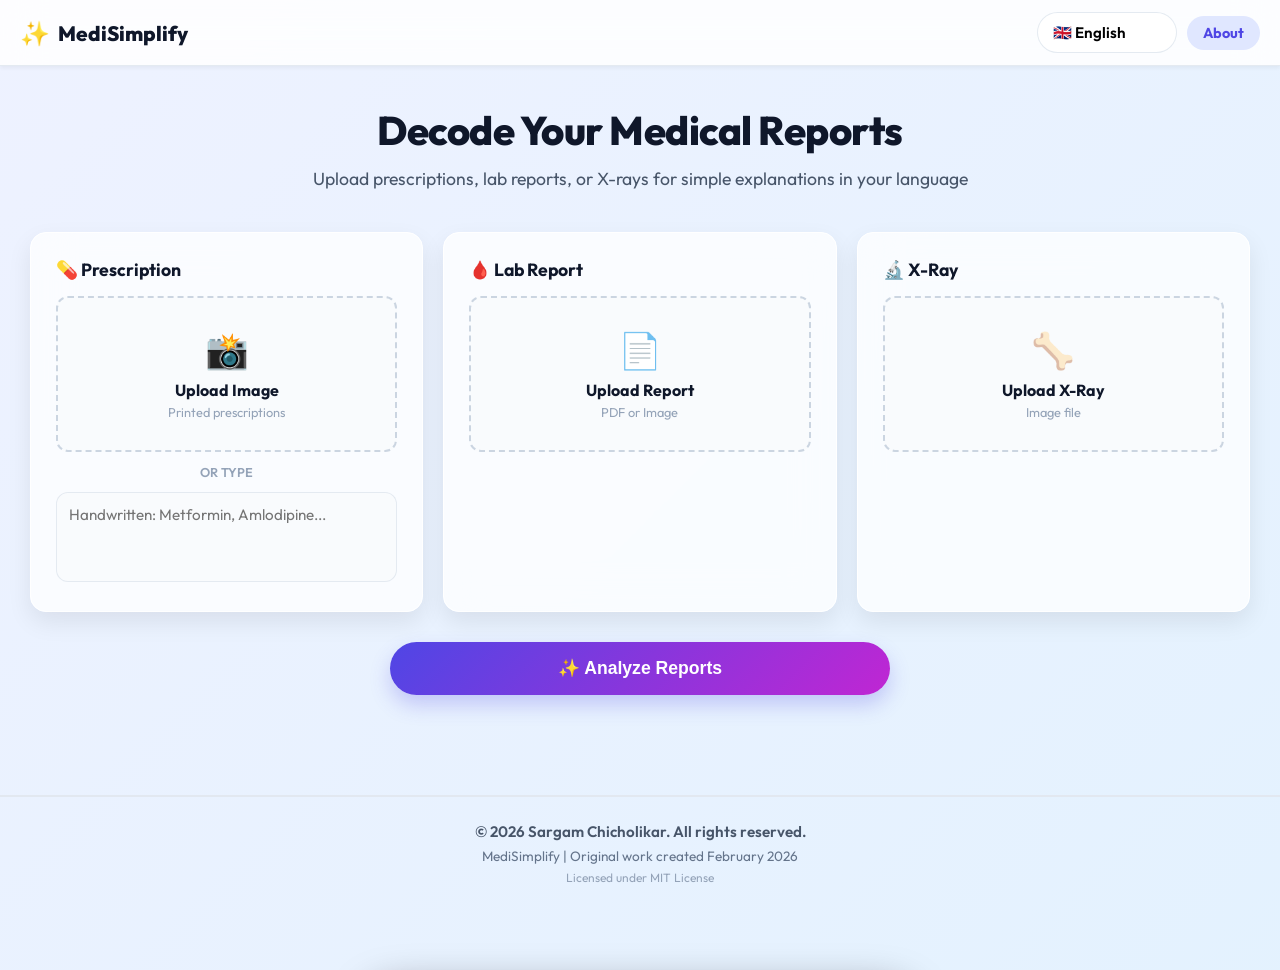
==== commit 94207113: "Update main branch backend and OCR flow. Include current local changes in API, OCR, drug/lab modules" ====
--- a/frontend/index.html
+++ b/frontend/index.html
@@ -1,4 +1,4 @@
-<<<<<<< HEAD
+
 <!DOCTYPE html>
 <html lang="en">
 <head>
@@ -186,714 +186,5 @@
     <script src="./script.js"></script>
     
 </body>
-=======
-<!DOCTYPE html>
-<html lang="en">
-<head>
-    <meta charset="UTF-8">
-    <meta name="viewport" content="width=device-width, initial-scale=1.0">
-    <title>AI Medical Simplifier</title>
-    <link href="https://fonts.googleapis.com/css2?family=Outfit:wght@300;400;500;600;700;800&display=swap" rel="stylesheet">
-    
-    <style>
-        :root {
-            --primary: #4f46e5;
-            --primary-light: #e0e7ff;
-            --accent: #c026d3;
-            --success: #10b981;
-            --success-light: #d1fae5;
-            --warning: #f59e0b;
-            --warning-light: #fef3c7;
-            --danger: #ef4444;
-            --danger-light: #fee2e2;
-            --xray: #8b5cf6;
-            --xray-light: #ede9fe;
-            --text-dark: #0f172a;
-            --text-body: #475569;
-            --text-light: #94a3b8;
-            --bg-glass: rgba(255, 255, 255, 0.75);
-            --border: rgba(226, 232, 240, 0.9);
-            --radius-md: 16px;
-            --radius-lg: 24px;
-            --shadow-sm: 0 4px 6px -1px rgba(0,0,0,0.05);
-            --shadow-float: 0 20px 40px -10px rgba(0,0,0,0.08);
-        }
 
-        * { margin: 0; padding: 0; box-sizing: border-box; }
-
-        body {
-            font-family: 'Outfit', sans-serif;
-            background: linear-gradient(-45deg, #eef2ff, #f3e8ff, #e0f2fe, #eef2ff);
-            background-size: 400% 400%;
-            animation: gradientBG 15s ease infinite;
-            min-height: 100vh;
-            color: var(--text-dark);
-            overflow-x: hidden;
-            padding-bottom: 100px;
-        }
-
-        @keyframes gradientBG {
-            0% { background-position: 0% 50%; }
-            50% { background-position: 100% 50%; }
-            100% { background-position: 0% 50%; }
-        }
-
-        @keyframes slideUpFade {
-            from { opacity: 0; transform: translateY(40px); }
-            to { opacity: 1; transform: translateY(0); }
-        }
-
-        /* --- Navigation & Header --- */
-        .navbar {
-            position: sticky;
-            top: 0; width: 100%; z-index: 100;
-            background: rgba(255, 255, 255, 0.85);
-            backdrop-filter: blur(20px); -webkit-backdrop-filter: blur(20px);
-            border-bottom: 1px solid var(--border);
-            padding: 15px 40px;
-            display: flex; justify-content: space-between; align-items: center;
-            box-shadow: var(--shadow-sm);
-        }
-        .nav-brand { font-size: 1.5rem; font-weight: 800; display: flex; align-items: center; gap: 12px; }
-        .nav-controls { display: flex; gap: 20px; align-items: center; }
-
-        select {
-            padding: 12px 24px; border-radius: 50px; border: 1px solid var(--border);
-            font-family: inherit; font-size: 1rem; font-weight: 600; cursor: pointer;
-            background: white url("data:image/svg+xml,%3Csvg xmlns='http://www.w3.org/2000/svg' width='24' height='24' fill='none' stroke='%234f46e5' stroke-width='2' stroke-linecap='round' stroke-linejoin='round'%3E%3Cpolyline points='6 9 12 15 18 9'%3E%3C/polyline%3E%3C/svg%3E") no-repeat right 16px center;
-            appearance: none; padding-right: 50px; min-width: 200px;
-        }
-        select:focus { outline: none; border-color: var(--primary); }
-        
-        .about-link {
-            padding: 10px 24px; background: var(--primary-light); color: var(--primary);
-            text-decoration: none; font-weight: 700; border-radius: 50px; transition: 0.3s;
-        }
-        .about-link:hover { background: var(--primary); color: white; transform: translateY(-2px); }
-
-        .main-container { max-width: 1600px; margin: 0 auto; padding: 60px 40px; }
-        .hero { text-align: center; margin-bottom: 50px; }
-        .hero h1 { font-size: clamp(2.5rem, 4vw, 4rem); font-weight: 800; margin-bottom: 15px; letter-spacing: -1px; }
-        .hero .subtitle { color: var(--text-body); font-size: 1.3rem; }
-
-        /* --- Dashboard Upload Grid --- */
-        .dashboard-grid {
-            display: grid; grid-template-columns: repeat(auto-fit, minmax(380px, 1fr)); gap: 30px; margin-bottom: 40px;
-        }
-
-        .input-card {
-            background: var(--bg-glass); backdrop-filter: blur(20px);
-            border-radius: var(--radius-lg); padding: 35px; border: 1px solid white;
-            box-shadow: var(--shadow-float); transition: 0.4s; display: flex; flex-direction: column;
-        }
-        .input-card:hover { transform: translateY(-5px); background: rgba(255,255,255,0.9); }
-
-        .card-header { font-weight: 800; font-size: 1.4rem; margin-bottom: 20px; display: flex; align-items: center; gap: 12px; }
-        .upload-zone {
-            flex-grow: 1; border: 2px dashed #cbd5e1; border-radius: var(--radius-md);
-            padding: 40px 20px; text-align: center; cursor: pointer; background: rgba(248, 250, 252, 0.6); transition: 0.3s;
-        }
-        .upload-zone:hover { border-color: var(--primary); background: rgba(238, 242, 255, 0.8); }
-        .upload-zone.has-file { border-color: var(--success); background: var(--success-light); border-style: solid; }
-        .icon-large { font-size: 3rem; margin-bottom: 10px; display: block; }
-        input[type="file"] { display: none; }
-        .file-status { margin-top: 15px; font-weight: 700; color: var(--success); display: none; background: white; padding: 5px 15px; border-radius: 50px; }
-        
-        textarea {
-            width: 100%; padding: 15px; border: 1px solid var(--border); border-radius: var(--radius-md);
-            font-family: inherit; font-size: 1.05rem; resize: none; height: 120px; background: rgba(248, 250, 252, 0.6);
-        }
-        textarea:focus { outline: none; border-color: var(--primary); background: white; }
-
-        .analyze-btn {
-            width: 100%; max-width: 600px; margin: 0 auto; display: block; padding: 22px;
-            background: linear-gradient(135deg, var(--primary), var(--accent)); color: white;
-            border: none; border-radius: 50px; font-size: 1.4rem; font-weight: 800; cursor: pointer;
-            box-shadow: 0 15px 30px rgba(79, 70, 229, 0.3); transition: 0.3s;
-        }
-        .analyze-btn:hover { transform: translateY(-4px); box-shadow: 0 20px 40px rgba(79, 70, 229, 0.4); }
-        .analyze-btn:disabled { opacity: 0.7; cursor: wait; transform: none; }
-
-        /* --- NEW RESULT DASHBOARD UI --- */
-        #result { margin-top: 60px; display: none; animation: slideUpFade 0.6s ease forwards; max-width: 1400px; margin-left: auto; margin-right: auto; }
-
-        .result-success-badge {
-            background: white; border: 2px solid var(--success); color: var(--success);
-            padding: 12px 30px; border-radius: 50px; display: inline-flex; align-items: center; gap: 10px;
-            font-weight: 800; font-size: 1.2rem; margin-bottom: 40px; box-shadow: var(--shadow-sm);
-        }
-
-        .stats-row { display: grid; grid-template-columns: repeat(auto-fit, minmax(200px, 1fr)); gap: 20px; margin-bottom: 60px; }
-        .stat-box {
-            background: white; padding: 25px; border-radius: var(--radius-lg); text-align: center;
-            border: 1px solid var(--border); box-shadow: var(--shadow-float);
-        }
-        .stat-val { font-size: 3rem; font-weight: 800; line-height: 1; margin-bottom: 8px; }
-        .stat-label { font-size: 0.95rem; color: var(--text-light); font-weight: 800; text-transform: uppercase; letter-spacing: 1.5px; }
-
-        .section-header {
-            display: flex; justify-content: space-between; align-items: flex-end;
-            border-bottom: 2px solid var(--border); padding-bottom: 15px; margin: 50px 0 30px 0;
-        }
-        .report-section-title { font-size: 2rem; font-weight: 800; display: flex; align-items: center; gap: 15px; color: var(--text-dark); margin: 0; }
-        
-        .results-grid { display: grid; grid-template-columns: repeat(auto-fill, minmax(400px, 1fr)); gap: 25px; }
-
-        .result-card {
-            background: white; border-radius: var(--radius-lg); padding: 30px;
-            border: 1px solid var(--border); box-shadow: var(--shadow-float);
-            display: flex; flex-direction: column; transition: 0.3s; position: relative; overflow: hidden;
-        }
-        .result-card:hover { transform: translateY(-5px); box-shadow: 0 25px 50px -12px rgba(0,0,0,0.15); }
-        .result-card::before { content: ''; position: absolute; top: 0; left: 0; width: 100%; height: 5px; background: var(--card-color, var(--primary)); }
-
-        .card-top-row { display: flex; justify-content: space-between; align-items: flex-start; margin-bottom: 20px; }
-        .icon-title-group { display: flex; align-items: center; gap: 15px; }
-        .icon-circle {
-            width: 50px; height: 50px; border-radius: 50%; display: flex; align-items: center; justify-content: center;
-            font-size: 1.5rem; background: var(--bg-light, #f1f5f9); color: var(--color-dark, #0f172a);
-        }
-        .card-title { font-size: 1.4rem; font-weight: 800; color: var(--text-dark); }
-        .card-badge { padding: 6px 16px; border-radius: 50px; font-size: 0.9rem; font-weight: 800; text-align: center; }
-
-        .lab-value { font-size: 2.8rem; font-weight: 800; margin: 10px 0; line-height: 1; color: var(--card-color); }
-        .info-block { background: #f8fafc; padding: 20px; border-radius: 12px; margin-top: auto; border: 1px solid #e2e8f0; }
-        .info-block-title { font-size: 0.9rem; text-transform: uppercase; font-weight: 800; color: var(--text-light); margin-bottom: 8px; letter-spacing: 1px; }
-        .info-block-text { font-size: 1.1rem; color: var(--text-body); line-height: 1.6; }
-        .action-block { margin-top: 15px; padding: 15px; border-radius: 12px; font-weight: 600; display: flex; gap: 10px; align-items: flex-start; }
-        
-        .section-audio-btn {
-            background: var(--primary-light); color: var(--primary); border: none; padding: 10px 20px;
-            border-radius: 50px; font-weight: 800; cursor: pointer; transition: 0.3s; display: flex; align-items: center; gap: 8px;
-        }
-        .section-audio-btn:hover { background: var(--primary); color: white; }
-
-        /* --- FLOATING AUDIO PLAYER --- */
-        .floating-player {
-            position: fixed; bottom: 30px; left: 50%; transform: translateX(-50%) translateY(150px);
-            background: rgba(15, 23, 42, 0.95); backdrop-filter: blur(15px); -webkit-backdrop-filter: blur(15px);
-            padding: 15px 25px; border-radius: 50px; display: flex; align-items: center; gap: 20px;
-            box-shadow: 0 20px 50px rgba(0,0,0,0.4); z-index: 1000; width: 90%; max-width: 600px;
-            transition: transform 0.5s cubic-bezier(0.175, 0.885, 0.32, 1.275);
-            border: 1px solid rgba(255,255,255,0.1);
-        }
-        .floating-player.active { transform: translateX(-50%) translateY(0); }
-        
-        .player-info { color: white; flex-shrink: 0; min-width: 140px; }
-        .player-title { font-weight: 700; font-size: 0.95rem; margin-bottom: 2px; }
-        .player-subtitle { font-size: 0.85rem; color: #94a3b8; }
-
-        .player-controls { display: flex; align-items: center; gap: 12px; flex-grow: 1; }
-        .btn-circle {
-            width: 40px; height: 40px; border-radius: 50%; border: none; cursor: pointer;
-            display: flex; align-items: center; justify-content: center; font-size: 1.1rem;
-            background: rgba(255,255,255,0.1); color: white; transition: 0.2s;
-        }
-        .btn-circle:hover { background: rgba(255,255,255,0.2); transform: scale(1.1); }
-        .btn-play { background: white; color: black; }
-        .btn-play:hover { background: #e2e8f0; }
-
-        /* Normal Progress Bar */
-        .progress-container { flex-grow: 1; height: 6px; background: rgba(255,255,255,0.2); border-radius: 10px; cursor: pointer; position: relative; overflow: hidden; }
-        .progress-bar { height: 100%; background: var(--success); width: 0%; border-radius: 10px; position: relative; transition: width 0.1s linear; }
-        
-        /* Generating Animation Progress Bar */
-        .progress-container.generating .progress-bar {
-            width: 100% !important;
-            background: linear-gradient(90deg, var(--primary), var(--accent), var(--success), var(--primary));
-            background-size: 300% 100%;
-            animation: generatePulse 1.5s linear infinite;
-        }
-        @keyframes generatePulse {
-            0% { background-position: 100% 0; }
-            100% { background-position: 0 0; }
-        }
-
-        .player-close { background: transparent; border: none; color: #ef4444; font-size: 1.5rem; cursor: pointer; padding: 5px; }
-
-        .spinner { width: 60px; height: 60px; border: 5px solid #e0e7ff; border-top-color: var(--primary); border-radius: 50%; margin: 0 auto 20px; animation: spin 1s linear infinite; }
-        @keyframes spin { to { transform: rotate(360deg); } }
-
-        @media (max-width: 992px) { .navbar { flex-direction: column; gap: 15px; } .section-header { flex-direction: column; align-items: flex-start; gap: 15px; } }
-        @media (max-width: 768px) {
-            .dashboard-grid, .results-grid { grid-template-columns: 1fr; }
-            .floating-player { flex-wrap: wrap; border-radius: 20px; padding: 20px; }
-            .player-info { width: 100%; text-align: center; margin-bottom: 5px; }
-        }
-    </style>
-</head>
-<body>
-
-    <nav class="navbar">
-        <div class="nav-brand"><span style="font-size: 2rem;">✨</span> MediSimplify</div>
-        <div class="nav-controls">
-            <select id="languageSelect">
-                <option value="English">🇬🇧 English</option>
-                <option value="Hindi">🇮🇳 हिन्दी (Hindi)</option>
-                <option value="Gujarati">🇮🇳 ગુજરાતી (Gujarati)</option>
-                <option value="Punjabi">🇮🇳 ਪੰਜਾਬੀ (Punjabi)</option>
-                <option value="Malayalam">🇮🇳 മലയാളം (Malayalam)</option>
-                <option value="Bengali">🇮🇳 বাংলা (Bengali)</option>
-                <option value="Assamese">🇮🇳 অসমীয়া (Assamese)</option>
-                <option value="Tamil">🇮🇳 தமிழ் (Tamil)</option>
-                <option value="Telugu">🇮🇳 తెలుగు (Telugu)</option>
-                <option value="Marathi">🇮🇳 मराठी (Marathi)</option>
-            </select>
-            <a href="about.html" class="about-link">Meet Developer</a>
-        </div>
-    </nav>
-
-    <main class="main-container">
-        <header class="hero">
-            <h1>Decode Your Medical Reports</h1>
-            <p class="subtitle">Upload complex prescriptions, lab results, and X-rays to get simple, plain-language explanations.</p>
-        </header>
-
-        <div class="dashboard-grid">
-            <div class="input-card">
-                <div class="card-header">💊 Prescription</div>
-                <div class="upload-zone" id="prescBox" onclick="document.getElementById('prescFile').click()">
-                    <span class="icon-large">📸</span>
-                    <strong>Upload Rx Image</strong>
-                    <input type="file" id="prescFile" accept="image/*" onchange="fileSelected(this, 'prescName', 'prescBox')">
-                    <div id="prescName" class="file-status"></div>
-                </div>
-                <div style="text-align: center; margin: 20px 0; font-weight: 700; color: var(--text-light);">OR TYPE</div>
-                <textarea id="drugInput" placeholder="E.g., Metformin, Amlodipine"></textarea>
-            </div>
-
-            <div class="input-card">
-                <div class="card-header">🩸 Lab Report</div>
-                <div class="upload-zone" id="labBox" onclick="document.getElementById('labFile').click()">
-                    <span class="icon-large">📄</span>
-                    <strong>Upload PDF/Image</strong>
-                    <input type="file" id="labFile" accept=".pdf,image/*" onchange="fileSelected(this, 'labName', 'labBox')">
-                    <div id="labName" class="file-status"></div>
-                </div>
-            </div>
-
-            <div class="input-card">
-                <div class="card-header">🦴 X-Ray Scan</div>
-                <div class="upload-zone" id="xrayBox" onclick="document.getElementById('xrayFile').click()">
-                    <span class="icon-large">🔬</span>
-                    <strong>Upload X-Ray Image</strong>
-                    <input type="file" id="xrayFile" accept="image/*" onchange="fileSelected(this, 'xrayName', 'xrayBox')">
-                    <div id="xrayName" class="file-status"></div>
-                </div>
-            </div>
-        </div>
-
-        <button onclick="analyze()" id="btn" class="analyze-btn">✨ Analyze & Simplify</button>
-        
-        <div id="result"></div>
-    </main>
-
-    <div id="floatingPlayer" class="floating-player">
-        <div class="player-info">
-            <div id="playerTitle" class="player-title">Reading Report</div>
-            <div id="playerTime" class="player-subtitle">0:00 / 0:00</div>
-        </div>
-        <div class="player-controls">
-            <button class="btn-circle" onclick="replayAudio()" title="Restart">⏮</button>
-            <button id="playPauseBtn" class="btn-circle btn-play" onclick="toggleAudio()" title="Pause/Play">⏸</button>
-            <div class="progress-container" onclick="seekAudio(event)">
-                <div id="audioProgress" class="progress-bar"></div>
-            </div>
-        </div>
-        <button class="player-close" onclick="closePlayer()" title="Close Player">✖</button>
-    </div>
-
-    <script>
-        const API = 'http://127.0.0.1:8000';
-        let prescFile = null, labFile = null, xrayFile = null;
-        let currentAudio = null, audioUpdateInterval = null;
-        
-        function fileSelected(input, nameId, boxId) {
-            if (input.files[0]) {
-                if(nameId === 'prescName') prescFile = input.files[0];
-                if(nameId === 'labName') labFile = input.files[0];
-                if(nameId === 'xrayName') xrayFile = input.files[0];
-                
-                document.getElementById(nameId).textContent = `✓ ${input.files[0].name}`;
-                document.getElementById(nameId).style.display = 'inline-block';
-                document.getElementById(boxId).classList.add('has-file');
-            }
-        }
-        
-        async function analyze() {
-            const manualDrugs = document.getElementById('drugInput').value.trim();
-            const language = document.getElementById('languageSelect').value;
-            const output = document.getElementById('result');
-            const btn = document.getElementById('btn');
-            
-            if (!prescFile && !manualDrugs && !labFile && !xrayFile) {
-                alert('Please upload a report or type drug names.'); return;
-            }
-            
-            closePlayer(); 
-            
-            output.style.display = 'block';
-            output.innerHTML = `
-                <div style="text-align: center; padding: 100px 20px;">
-                    <div class="spinner"></div>
-                    <h3 style="font-size: 2rem; margin-bottom: 10px;">Decoding in ${language}...</h3>
-                    <p style="color: var(--text-light); font-size: 1.2rem;">Our Medical AI is translating complex terms (20-60s)</p>
-                </div>`;
-            btn.disabled = true; btn.innerHTML = '⏳ Analyzing...';
-            
-            try {
-                let drugData = null, labData = null, xrayData = null;
-                
-                if (prescFile) {
-                    const fd = new FormData(); fd.append('prescription', prescFile);
-                    const res = await fetch(`${API}/analyze-complete?language=${encodeURIComponent(language)}`, { method: 'POST', body: fd });
-                    if (res.ok) drugData = await res.json();
-                } else if (manualDrugs) {
-                    const drugs = manualDrugs.split(',').map(d => d.trim()).filter(d => d);
-                    const res = await fetch(`${API}/analyze-drugs`, {
-                        method: 'POST', headers: { 'Content-Type': 'application/json' },
-                        body: JSON.stringify({ drug_names: drugs, language: language })
-                    });
-                    if (res.ok) drugData = await res.json();
-                }
-                
-                if (labFile) {
-                    const fd = new FormData(); fd.append('file', labFile);
-                    const res = await fetch(`${API}/upload-lab-report?language=${encodeURIComponent(language)}`, { method: 'POST', body: fd });
-                    if (res.ok) { const json = await res.json(); if(json.ai_analysis) labData = { lab_analysis: json.ai_analysis }; }
-                }
-                
-                if (xrayFile) {
-                    const fd = new FormData(); fd.append('file', xrayFile);
-                    const res = await fetch(`${API}/upload-xray?language=${encodeURIComponent(language)}`, { method: 'POST', body: fd });
-                    if (res.ok) { const json = await res.json(); if(json.xray_analysis) xrayData = json.xray_analysis; }
-                }
-                
-                displayResults(drugData, labData, xrayData, language);
-            } catch (err) {
-                output.innerHTML = `<div style="padding: 30px; background: #fee2e2; color: #ef4444; border-radius: 20px; text-align:center; font-size:1.2rem;"><strong>Error:</strong> Backend unreachable.</div>`;
-            } finally {
-                btn.disabled = false; btn.innerHTML = '✨ Analyze Again';
-            }
-        }
-
-        function displayResults(drugData, labData, xrayData, language) {
-            const output = document.getElementById('result');
-            
-            let html = `
-                <div style="text-align: center;">
-                    <div class="result-success-badge">✅ Analysis Complete (${language})</div>
-                </div>
-                
-                <div class="stats-row">
-                    <div class="stat-box">
-                        <div class="stat-val" style="color: var(--primary);">${drugData?.drugs?.length || 0}</div>
-                        <div class="stat-label">Medications</div>
-                    </div>
-                    <div class="stat-box">
-                        <div class="stat-val" style="color: var(--success);">${labData?.lab_analysis?.length || 0}</div>
-                        <div class="stat-label">Lab Tests Analyzed</div>
-                    </div>
-                    <div class="stat-box">
-                        <div class="stat-val" style="color: var(--warning);">${drugData?.detected_conditions?.length || 0}</div>
-                        <div class="stat-label">Conditions</div>
-                    </div>
-                </div>
-            `;
-            
-            // --- CONDITIONS ---
-            if (drugData?.detected_conditions?.length > 0) {
-                html += `
-                    <div class="section-header">
-                        <h2 class="report-section-title">🏥 Detected Conditions</h2>
-                    </div>
-                    <div class="results-grid">`;
-                drugData.detected_conditions.forEach(c => {
-                    html += `
-                        <div class="result-card" style="--card-color: var(--warning);">
-                            <div class="card-top-row">
-                                <div class="icon-title-group">
-                                    <div class="icon-circle" style="background: var(--warning-light); color: var(--warning);">🩺</div>
-                                    <div class="card-title">${c.condition}</div>
-                                </div>
-                            </div>
-                            <div class="info-block" style="background: white; border: none; padding: 0;">
-                                <div class="info-block-text">${c.explanation}</div>
-                            </div>
-                        </div>`;
-                });
-                html += `</div>`;
-            }
-            
-            // --- MEDICATIONS ---
-            if (drugData?.drugs?.length > 0) {
-                let allDrugText = "";
-                html += `
-                    <div class="section-header">
-                        <h2 class="report-section-title">💊 Medications</h2>
-                        <button onclick="triggerAudio('Medications', \`${btoa(encodeURIComponent(JSON.stringify(drugData.drugs)))}\`, '${language}', 'drugs')" class="section-audio-btn">
-                            🔊 Listen to Prescriptions
-                        </button>
-                    </div>
-                    <div class="results-grid">`;
-                
-                drugData.drugs.forEach(drug => {
-                    allDrugText += `Medicine: ${drug.name}. Treats: ${drug.treats}. ${drug.explanation}. Dosage: ${drug.dosage}. When: ${drug.frequency}. Warning: ${drug.warnings}. `;
-                    html += `
-                        <div class="result-card" style="--card-color: var(--primary);">
-                            <div class="card-top-row">
-                                <div class="icon-title-group">
-                                    <div class="icon-circle" style="background: var(--primary-light); color: var(--primary);">💊</div>
-                                    <div class="card-title">${drug.name}</div>
-                                </div>
-                                <div class="card-badge" style="background: var(--primary-light); color: var(--primary);">${drug.dosage}</div>
-                            </div>
-                            
-                            <div style="font-size: 1.15rem; font-weight: 700; color: var(--text-dark); margin-bottom: 20px;">
-                                🎯 ${drug.treats}
-                            </div>
-                            
-                            <div class="info-block">
-                                <div class="info-block-title">What it does</div>
-                                <div class="info-block-text">${drug.explanation}</div>
-                            </div>
-                            
-                            <div class="action-block" style="background: #f8fafc; border: 1px solid var(--border);">
-                                <span>📅</span> <div><strong>Schedule:</strong> <span style="font-weight:400;">${drug.frequency}</span></div>
-                            </div>
-                            
-                            <div class="action-block" style="background: var(--danger-light); color: #be123c;">
-                                <span>⚠️</span> <div><strong>Precautions:</strong> <span style="font-weight:400;">${drug.warnings}</span></div>
-                            </div>
-                        </div>`;
-                });
-                html += `</div>`;
-                html += `<div id="audio-text-drugs" style="display:none;">${allDrugText}</div>`;
-            }
-            
-            // --- LAB RESULTS ---
-            if (labData?.lab_analysis?.length > 0) {
-                let allLabText = "";
-                html += `
-                    <div class="section-header">
-                        <h2 class="report-section-title">🧪 Lab Results</h2>
-                        <button onclick="triggerAudio('Lab Results', \`${btoa(encodeURIComponent(JSON.stringify(labData.lab_analysis)))}\`, '${language}', 'labs')" class="section-audio-btn">
-                            🔊 Listen to Results
-                        </button>
-                    </div>
-                    <div class="results-grid">`;
-                
-                labData.lab_analysis.forEach(lab => {
-                    const colorMap = { 'green': 'var(--success)', 'orange': 'var(--warning)', 'red': 'var(--danger)' };
-                    const cssColor = colorMap[lab.color] || 'var(--primary)';
-                    const bgBadge = lab.color === 'green' ? 'var(--success-light)' : lab.color === 'orange' ? 'var(--warning-light)' : lab.color === 'red' ? 'var(--danger-light)' : 'var(--primary-light)';
-                    
-                    allLabText += `Test: ${lab.test}. Value: ${lab.value}. Status: ${lab.status}. Meaning: ${lab.explanation}. Action: ${lab.action}. `;
-                    
-                    html += `
-                        <div class="result-card" style="--card-color: ${cssColor};">
-                            <div class="card-top-row">
-                                <div class="icon-title-group">
-                                    <div class="icon-circle" style="background: ${bgBadge}; color: ${cssColor};">🩸</div>
-                                    <div class="card-title">${lab.test}</div>
-                                </div>
-                                <div class="card-badge" style="background: ${bgBadge}; color: ${cssColor};">${lab.status}</div>
-                            </div>
-                            
-                            <div class="lab-value" style="color: ${cssColor};">${lab.value}</div>
-                            
-                            <div class="info-block">
-                                <div class="info-block-title">What this means</div>
-                                <div class="info-block-text">${lab.explanation}</div>
-                            </div>
-                            
-                            <div class="action-block" style="background: #eff6ff; color: #1e40af;">
-                                <span>💡</span> <div><strong>Action:</strong> <span style="font-weight:400;">${lab.action}</span></div>
-                            </div>
-                        </div>`;
-                });
-                html += `</div>`;
-                html += `<div id="audio-text-labs" style="display:none;">${allLabText}</div>`;
-            }
-
-            // --- X-RAY ---
-            if (xrayData) {
-                const colorMap = { 'green': 'var(--success)', 'red': 'var(--danger)', 'orange': 'var(--warning)' };
-                const cssColor = colorMap[xrayData.color] || 'var(--warning)';
-                const xrayText = `${xrayData.overall_result} ${xrayData.findings} ${xrayData.action}`;
-                
-                html += `
-                    <div class="section-header">
-                        <h2 class="report-section-title">🦴 X-Ray Scan</h2>
-                        <button onclick="triggerAudio('X-Ray Scan', \`${btoa(encodeURIComponent(xrayText))}\`, '${language}', 'xray')" class="section-audio-btn">
-                            🔊 Listen to Scan Info
-                        </button>
-                    </div>`;
-                
-                html += `
-                    <div class="result-card" style="--card-color: ${cssColor}; max-width: 1000px;">
-                        <div class="card-top-row">
-                            <div class="icon-title-group">
-                                <div class="icon-circle" style="background: var(--xray-light); color: var(--xray);">🔬</div>
-                                <div class="card-title" style="font-size: 1.8rem;">${xrayData.xray_type}</div>
-                            </div>
-                        </div>
-                        
-                        ${xrayData.has_fracture ? `
-                            <div style="background: var(--danger-light); border: 2px solid var(--danger); padding: 30px; border-radius: var(--radius-md); margin: 20px 0;">
-                                <h4 style="color: #9f1239; font-size: 1.5rem; margin-bottom: 20px;">⚠️ FRACTURE DETECTED</h4>
-                                <div style="display: grid; grid-template-columns: repeat(auto-fit, minmax(200px, 1fr)); gap: 20px; background: white; padding: 20px; border-radius: 12px;">
-                                    <div>
-                                        <div style="color: var(--text-light); font-weight: 700; font-size: 0.9rem; text-transform: uppercase;">Location</div>
-                                        <div style="font-size: 1.2rem; font-weight: 600; margin-bottom: 15px;">${xrayData.body_part} - ${xrayData.fracture_location}</div>
-                                        <div style="color: var(--text-light); font-weight: 700; font-size: 0.9rem; text-transform: uppercase;">Type</div>
-                                        <div style="font-size: 1.2rem; font-weight: 600;">${xrayData.fracture_type}</div>
-                                    </div>
-                                    <div>
-                                        <div style="color: var(--text-light); font-weight: 700; font-size: 0.9rem; text-transform: uppercase;">Est. Recovery</div>
-                                        <div style="font-size: 1.5rem; font-weight: 800; color: #be123c; margin-bottom: 15px;">${xrayData.recovery_time}</div>
-                                        <div style="color: var(--text-light); font-weight: 700; font-size: 0.9rem; text-transform: uppercase;">Likely Cause</div>
-                                        <div style="font-size: 1.1rem; font-weight: 500;">${xrayData.likely_cause}</div>
-                                    </div>
-                                </div>
-                            </div>
-                        ` : `
-                            <div style="background: var(--success-light); border: 2px solid var(--success); padding: 25px; border-radius: var(--radius-md); margin: 20px 0;">
-                                <h4 style="color: #065f46; font-size: 1.5rem;">✅ NO FRACTURE DETECTED</h4>
-                                <p style="color: #047857; font-size: 1.2rem; margin-top: 5px;">Bones appear intact and healthy.</p>
-                            </div>
-                        `}
-                        
-                        <div class="results-grid" style="margin-top: 30px;">
-                            <div class="info-block">
-                                <div class="info-block-title">Detailed Findings</div>
-                                <div class="info-block-text" style="white-space: pre-line;">${xrayData.findings}</div>
-                            </div>
-                            <div>
-                                <div class="action-block" style="background: #eff6ff; color: #1e40af; border: 1px solid #bfdbfe; font-size: 1.1rem; padding: 25px;">
-                                    <span>📋</span> <div><strong>Summary:</strong> <span style="font-weight:500;">${xrayData.overall_result}</span></div>
-                                </div>
-                                <div class="action-block" style="background: var(--warning-light); color: #92400e; border: 1px solid #fde68a; font-size: 1.1rem; padding: 25px;">
-                                    <span>💡</span> <div><strong>Recommendation:</strong> <span style="font-weight:500;">${xrayData.action}</span></div>
-                                </div>
-                            </div>
-                        </div>
-                    </div>`;
-                html += `<div id="audio-text-xray" style="display:none;">${xrayText}</div>`;
-            }
-
-            output.innerHTML = html;
-            output.scrollIntoView({ behavior: 'smooth', block: 'start' });
-        }
-
-        // --- UPDATED FLOATING AUDIO PLAYER LOGIC ---
-        async function triggerAudio(title, base64Data, language, typeId) {
-            const hiddenDiv = document.getElementById(`audio-text-${typeId}`);
-            let text = hiddenDiv ? hiddenDiv.innerText : "No text available.";
-            
-            let cleanText = text.replace(/[✅⚠️❌🔍💊📊🔬💡📋🏥🦴💥⏱️📅🩸🩺🇮🇳🇬🇧📸📄🎯🚨✨]/g, '').replace(/[*[\]{}]/g, '').replace(/\n+/g, '. ').trim();
-            
-            const player = document.getElementById('floatingPlayer');
-            const titleEl = document.getElementById('playerTitle');
-            const playBtn = document.getElementById('playPauseBtn');
-            const progressContainer = document.querySelector('.progress-container');
-            const timeDisplay = document.getElementById('playerTime');
-            
-            // --- GENERATION UI STATE ---
-            titleEl.textContent = "Generating Voice...";
-            player.classList.add('active');
-            playBtn.innerHTML = '⏳';
-            progressContainer.classList.add('generating');
-            timeDisplay.textContent = 'Please wait...';
-            
-            try {
-                if(currentAudio) stopAudio();
-                
-                const response = await fetch(`${API}/generate-audio?text=${encodeURIComponent(cleanText)}&language=${encodeURIComponent(language)}`, { method: 'POST' });
-                if (!response.ok) throw new Error('TTS Failed');
-                
-                const audioBlob = await response.blob();
-                currentAudio = new Audio(URL.createObjectURL(audioBlob));
-                
-                // --- REMOVE GENERATING STATE ---
-                progressContainer.classList.remove('generating');
-                
-                titleEl.textContent = title;
-                playBtn.innerHTML = '⏸';
-                currentAudio.play();
-                
-                audioUpdateInterval = setInterval(updateProgress, 100);
-                
-                currentAudio.onended = () => { playBtn.innerHTML = '▶'; };
-                
-            } catch (err) {
-                console.error(err);
-                progressContainer.classList.remove('generating');
-                timeDisplay.textContent = 'Error';
-                titleEl.textContent = "Error loading audio";
-                playBtn.innerHTML = '✖';
-                setTimeout(closePlayer, 3000);
-            }
-        }
-
-        function toggleAudio() {
-            if (!currentAudio) return;
-            const playBtn = document.getElementById('playPauseBtn');
-            if (currentAudio.paused) { currentAudio.play(); playBtn.innerHTML = '⏸'; } 
-            else { currentAudio.pause(); playBtn.innerHTML = '▶'; }
-        }
-
-        function replayAudio() {
-            if (currentAudio) { currentAudio.currentTime = 0; currentAudio.play(); document.getElementById('playPauseBtn').innerHTML = '⏸'; }
-        }
-
-        function stopAudio() {
-            if (currentAudio) { currentAudio.pause(); currentAudio = null; }
-            if (audioUpdateInterval) { clearInterval(audioUpdateInterval); audioUpdateInterval = null; }
-            const progressContainer = document.querySelector('.progress-container');
-            if (progressContainer) progressContainer.classList.remove('generating');
-            document.getElementById('audioProgress').style.width = '0%';
-            document.getElementById('playerTime').textContent = '0:00 / 0:00';
-        }
-
-        function closePlayer() {
-            stopAudio();
-            document.getElementById('floatingPlayer').classList.remove('active');
-        }
-
-        function updateProgress() {
-            if (!currentAudio || isNaN(currentAudio.duration)) return;
-            const progress = (currentAudio.currentTime / currentAudio.duration) * 100;
-            document.getElementById('audioProgress').style.width = progress + '%';
-            document.getElementById('playerTime').textContent = `${formatTime(currentAudio.currentTime)} / ${formatTime(currentAudio.duration)}`;
-        }
-
-        function seekAudio(e) {
-            // Prevent seeking if it is still generating
-            if (!currentAudio || isNaN(currentAudio.duration) || document.querySelector('.progress-container').classList.contains('generating')) return;
-            
-            const width = e.currentTarget.offsetWidth;
-            currentAudio.currentTime = currentAudio.duration * (e.offsetX / width);
-        }
-
-        function formatTime(s) {
-            if (isNaN(s)) return '0:00';
-            const m = Math.floor(s / 60), sec = Math.floor(s % 60);
-            return `${m}:${sec.toString().padStart(2, '0')}`;
-        }
-    </script>
-
-    <div style="text-align: center; padding: 30px 20px; margin-top: 50px; border-top: 2px solid #e2e8f0;">
-    <p style="font-size: 16px; color: #475569; margin-bottom: 8px; font-weight: 500;">
-        © 2026 Sargam Chicholikar. All rights reserved.
-    </p>
-    <p style="font-size: 15px; color: #64748b; margin-bottom: 8px;">
-        AI Medical Report Simplifier | Original work created January 2026
-    </p>
-    <p style="font-size: 13px; color: #94a3b8; margin-top: 5px;">
-        Licensed under MIT License | Patent-pending methodology
-    </p>
-</div>
-</body>
->>>>>>> 9da815e9cbf191368ba7e9c6aa19d91fda77f0b5
 </html>
